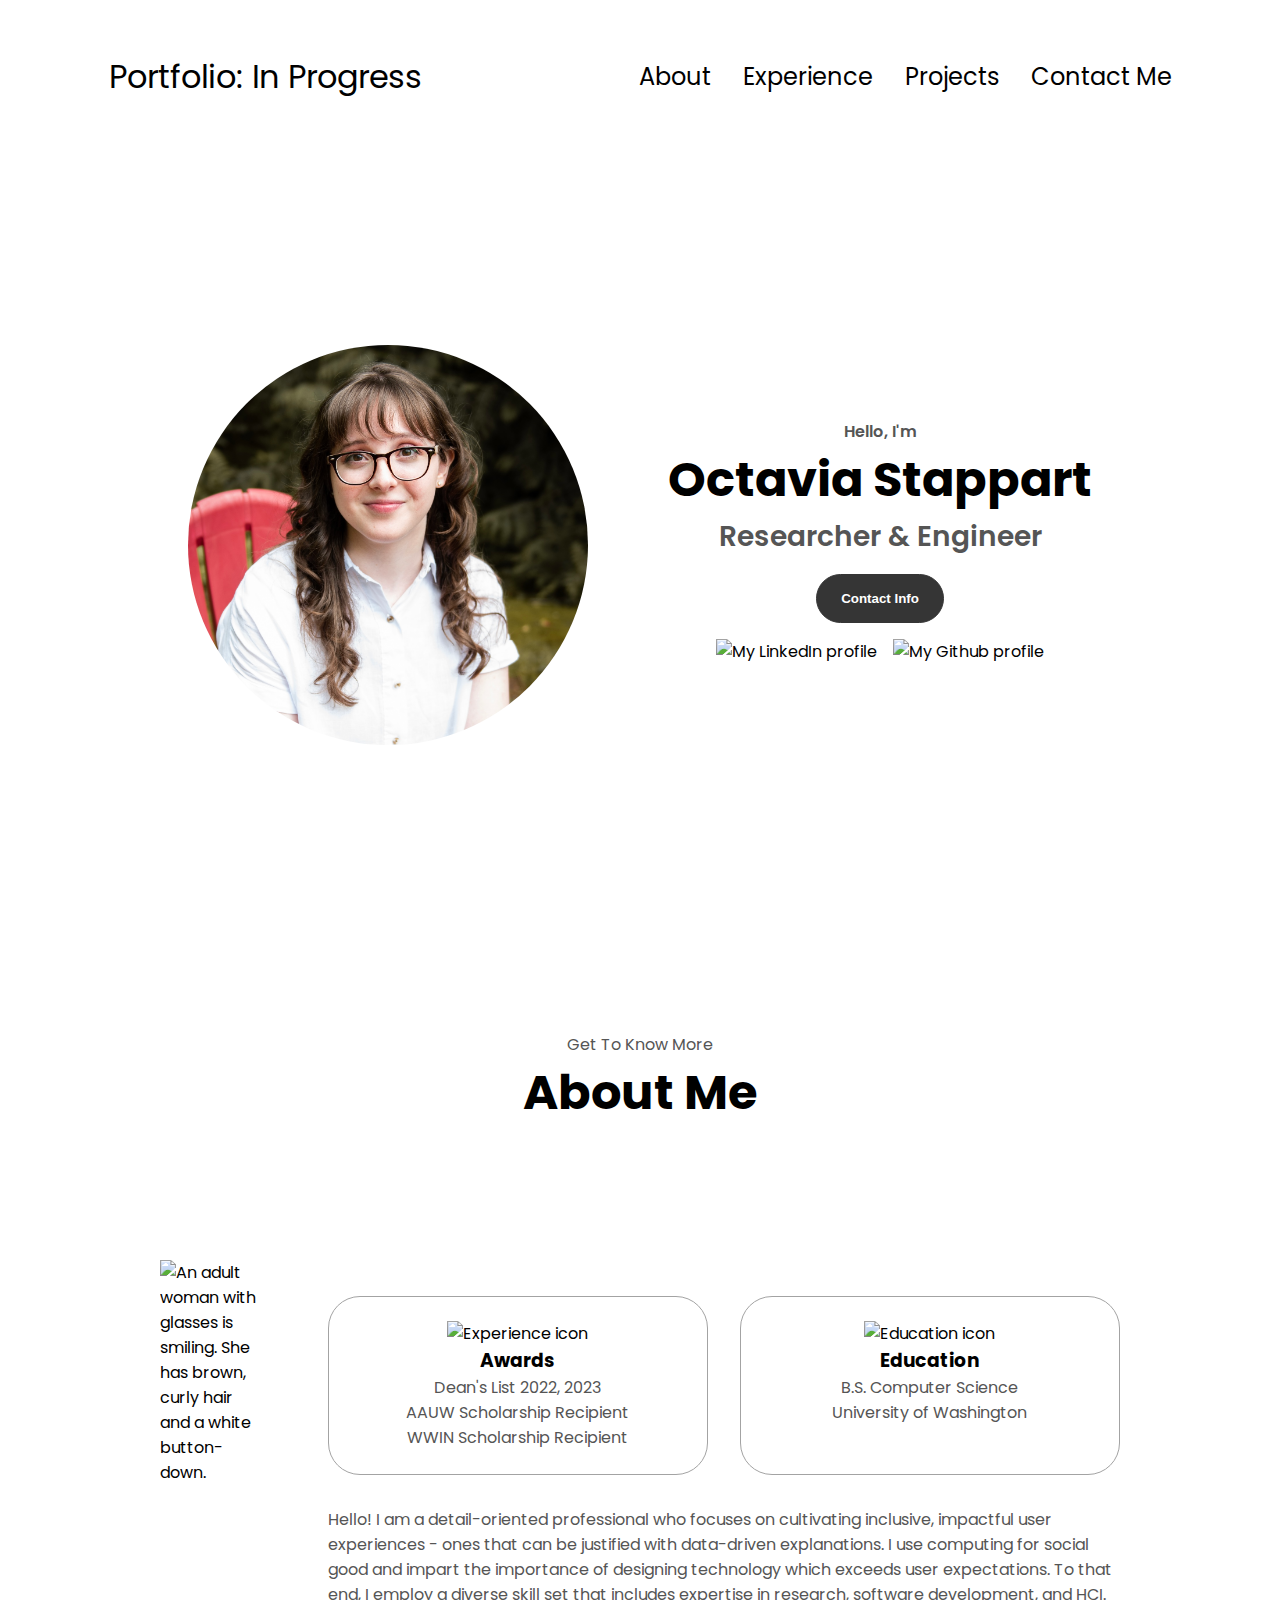
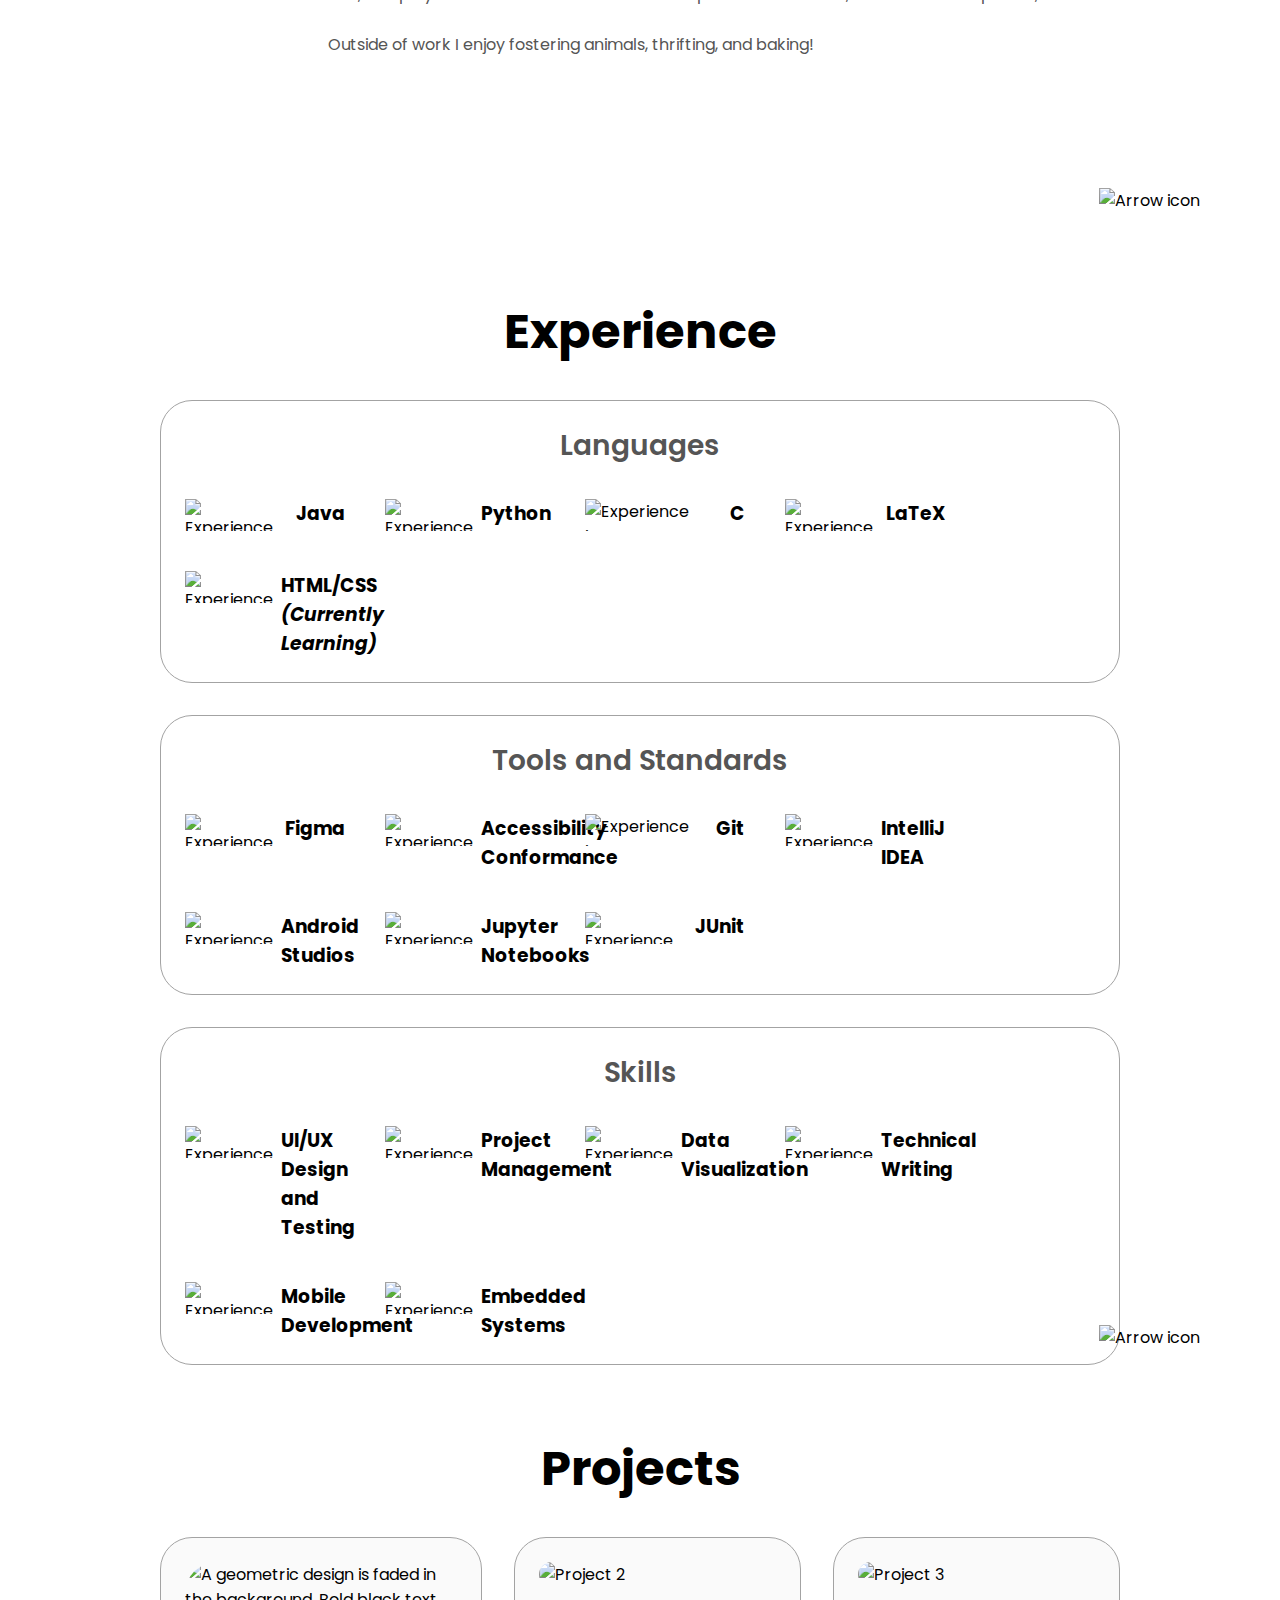
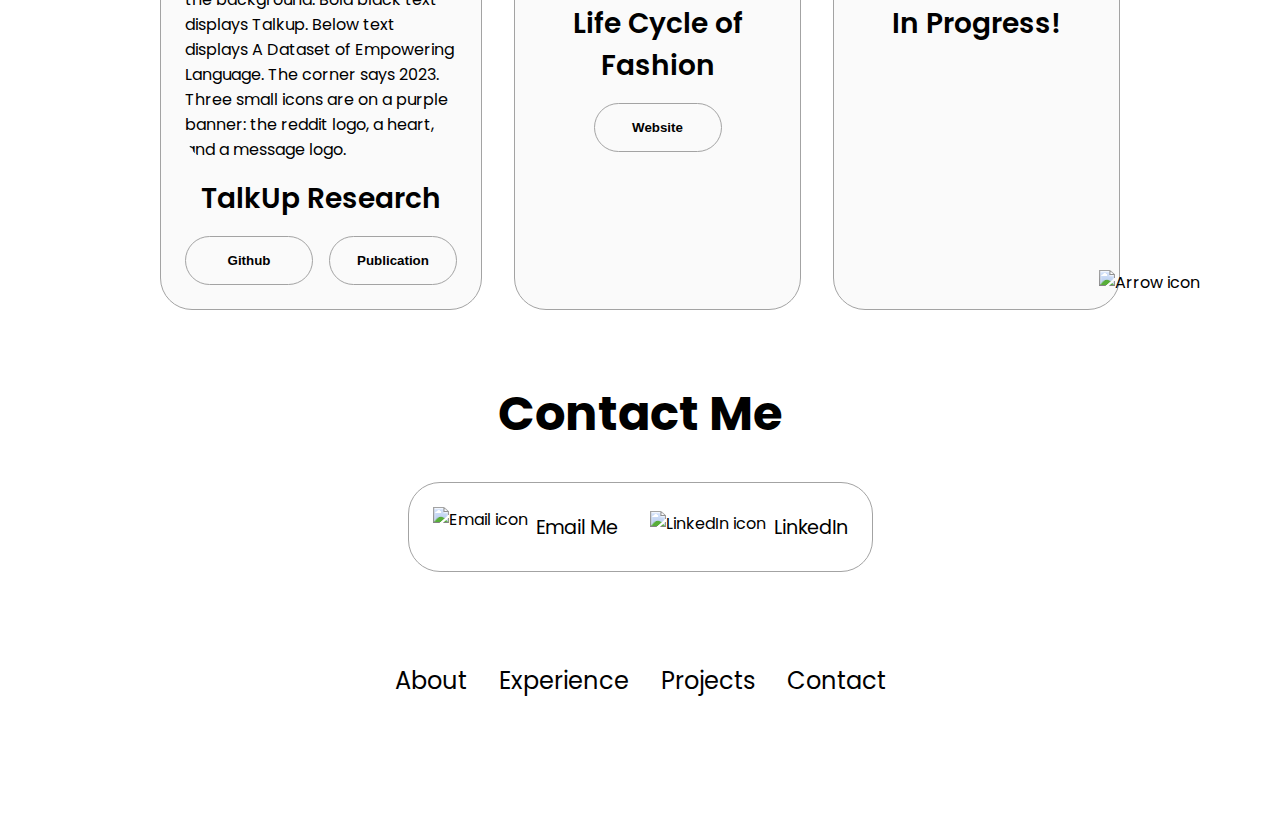
==== index.html @ 545f7533 "Test Image Issues: Case Sensitivity" ====
<!DOCTYPE html>
<html lang="en">
<head>

  <!-- ----------------- -->
  <!-- I made this in 2 days! Don't judge me! It is in progress, I promise! -->
  <!-- ----------------- -->

  <meta charset="UTF-8" />
  <meta http-equiv="X-UA-Compatible" content="IE=edge" />
  <meta name="viewport" content="width=device-width, initial-scale=1.0" />
  <title>Octavia's Portfolio</title>
  <link rel="stylesheet" href="style.css" />
  <link rel="stylesheet" href="mediaqueries.css" />
  <style>
    /* Round, Maintain aspect ratio */
    .section__pic-container {
      width: 400px; /* Adjust the width */
      height: 400px; /* Adjust the height */
      overflow: cover; /* Hide overflow */
    }

    /* Round border */
    .profile-pic {
      width: 100%; 
      height: 100%; 
      object-fit: cover; /* Maintain aspect ratio  */
      border-radius: 50%; /* image round */
    }
  </style>
</head>
<body>
  <nav id="desktop-nav">
    <div class="logo">Portfolio: In Progress</div>
    <div>
      <ul class="nav-links">
        <li><a href="#about">About</a></li>
        <li><a href="#experience">Experience</a></li>
        <li><a href="#projects">Projects</a></li>
        <li><a href="#contact">Contact Me</a></li>
      </ul>
    </div>
  </nav>
  <nav id="hamburger-nav">
    <div class="logo">Octavia Stappart</div>
    <div class="hamburger-menu">
      <div class="hamburger-icon" onclick="toggleMenu()">
        <span></span>
        <span></span>
        <span></span>
      </div>
      <div class="menu-links">
        <li><a href="#about" onclick="toggleMenu()">About</a></li>
        <li><a href="#experience" onclick="toggleMenu()">Experience</a></li>
        <li><a href="#projects" onclick="toggleMenu()">Projects</a></li>
        <li><a href="#contact" onclick="toggleMenu()">Connect</a></li>
      </div>
    </div>
  </nav>

  <section id="profile">
    <div class="section__pic-container">
      <!-- Class for the profile picture to differentiate it from the other -->
      <img src="./Assets/profile-pic.png" alt="A young woman is sitting on the ground holding a corgi. She is smiling as they touch noses." class="profile-pic" />
    </div>
    <div class="section__text">
      <p class="section__text__p1">Hello, I'm</p>
      <h1 class="title">Octavia Stappart</h1>
      <p class="section__text__p2">Researcher & Engineer</p>
      <div class="btn-container">
        <!-- <button class="btn btn-color-2" onclick="window.open('./assets/resume.pdf')">
          Download CV
        </button> -->
        <button class="btn btn-color-1" onclick="location.href='./#contact'">
          Contact Info
        </button>
      </div>
      <div id="socials-container">
        <img src="./assets/linkedin.png" alt="My LinkedIn profile" class="icon" onclick="location.href='https://linkedin.com/in/octavia-s/'" />
        <!-- Use a different image for the logo -->
        <img src="./assets/github.png" alt="My Github profile" class="icon" onclick="location.href='https://github.com/ostappart'" />
      </div>
    </div>
  </section>


    <!-- About Section -->
    <section id="about">
      <p class="section__text__p1">Get To Know More</p>
      <h1 class="title">About Me</h1>
      <div class="section-container">
        <div class="section__pic-container">
          <img
            src="./assets/about-pic.png"
            alt="An adult woman with glasses is smiling. She has brown, curly hair and a white button-down."
            class="about-pic"
          />
        </div>
        <div class="about-details-container">
          <div class="about-containers">
            <div class="details-container">
              <img
                src="./assets/experience.png"
                alt="Experience icon"
                class="icon"
              />
              <h3>Awards</h3>
              <p>Dean's List 2022, 2023 <br /> AAUW Scholarship Recipient <br /> WWIN Scholarship Recipient</p>
            </div>
            <div class="details-container">
              <img
                src="./assets/education.png"
                alt="Education icon"
                class="icon"
              />
              <h3>Education</h3>
              <p>B.S. Computer Science<br />University of Washington</p>
            </div>
          </div>
          <div class="text-container">
            <p>
              Hello! I am a detail-oriented professional who focuses on cultivating inclusive, impactful user experiences
             - ones that can be justified with data-driven explanations. I use computing for social good 
             and impart the importance of designing technology which exceeds user expectations. 
             To that end, I employ a diverse skill set that includes expertise in research, software development, and HCI.
             <br><br>
             Outside of work I enjoy fostering animals, thrifting, and baking! 
            </p>
          </div>
        </div>
      </div>
      <img
        src="./assets/arrow.png"
        alt="Arrow icon"
        class="icon arrow"
        onclick="location.href='./#experience'"
      />
    </section>
    <section id="experience">
      <h1 class="title">Experience</h1>
      <div class="experience-details-container">
        <div class="about-containers">
          <!-- Languages Section -->
          <div class="details-container-exp">
            <h2 class="experience-sub-title">Languages</h2>
            <div class="article-container">
              <article>
                <img
                  src="./assets/checkmark.png"
                  alt="Experience icon"
                  class="icon"
                />
                <div>
                  <h3>Java</h3>
                </div>
              </article>
              <article>
                <img
                  src="./assets/checkmark.png"
                  alt="Experience icon"
                  class="icon"
                />
                <div>
                  <h3>Python</h3>
                </div>
              </article>
              <article>
                <img
                  src="./assets/checkmark.png"
                  alt="Experience icon"
                  class="icon"
                />
                <div>
                  <h3>C</h3>
                </div>
              </article>
              <article>
                <img
                  src="./assets/checkmark.png"
                  alt="Experience icon"
                  class="icon"
                />
                <div>
                  <h3>LaTeX</h3>
                </div>
              </article>
              <article>
                <img
                  src="./assets/checkmark.png"
                  alt="Experience icon"
                  class="icon"
                />
                <div>
                  <h3>HTML/CSS <span class = "italic-text">(Currently Learning)</span></h3>
                </div>
              </article>
            </div>
          </div>
          <!-- Tools and Standards Container -->
          <div class="details-container-exp">
            <h2 class="experience-sub-title">Tools and Standards</h2>
            <div class="article-container">
              <article>
                <img src="./assets/checkmark.png" alt="Experience icon" class="icon">
                <div>
                  <h3>Figma</h3>
                </div>
              </article>
              <article>
                <img
                  src="./assets/checkmark.png"
                  alt="Experience icon"
                  class="icon"
                />
                <div>
                  <h3>Accessibility Conformance</h3>
                </div>
              </article>
              <article>
                <img src="./assets/checkmark.png" alt="Experience icon" class="icon">
                <div>
                  <h3>Git</h3>
                </div>
              </article>
              <article>
                <img src="./assets/checkmark.png" alt="Experience icon" class="icon">
                <div>
                  <h3>IntelliJ IDEA</h3>
                </div>
              </article>
              <article>
                <img
                  src="./assets/checkmark.png"
                  alt="Experience icon"
                  class="icon"
                />
                <div>
                  <h3>Android Studios</h3>
                </div>
              </article>
              <article>
                <img
                  src="./assets/checkmark.png"
                  alt="Experience icon"
                  class="icon"
                />
                <div>
                  <h3>Jupyter Notebooks</h3>
                </div>
              </article>
              <article>
                <img
                  src="./assets/checkmark.png"
                  alt="Experience icon"
                  class="icon"
                />
                <div>
                  <h3>JUnit</h3>
                </div>
              </article>
            </div>
          </div>
          <div class="details-container-exp">
            <h2 class="experience-sub-title">Skills</h2>
            <div class="article-container">
              <article>
                <img
                  src="./assets/checkmark.png"
                  alt="Experience icon"
                  class="icon"
                />
                <div>
                  <h3>UI/UX Design and Testing</h3>
                </div>
              </article>
              <article>
                <img
                  src="./assets/checkmark.png"
                  alt="Experience icon"
                  class="icon"
                />
                <div>
                  <h3>Project Management</h3>
                </div>
              </article>
              <article>
                <img
                  src="./assets/checkmark.png"
                  alt="Experience icon"
                  class="icon"
                />
                <div>
                  <h3>Data Visualization</h3>
                </div>
              </article>
              <article>
                <img
                  src="./assets/checkmark.png"
                  alt="Experience icon"
                  class="icon"
                />
                <div>
                  <h3>Technical Writing</h3>
                </div>
              </article>
                <article>
                  <img
                    src="./assets/checkmark.png"
                    alt="Experience icon"
                    class="icon"
                  />
                  <div>
                  <h3>Mobile Development</h3>
                  </div>
                </article>
                <article>
                    <img
                      src="./assets/checkmark.png"
                      alt="Experience icon"
                      class="icon"
                    />
                    <div>
                      <h3>Embedded Systems</h3>
                    </div>
                  </article>
                
              
            </div>
          </div>
        </div>
      </div>
      <img
        src="./assets/arrow.png"
        alt="Arrow icon"
        class="icon arrow"
        onclick="location.href='./#projects'"
      />
    </section>
    <section id="projects">
      <h1 class="title">Projects</h1>
      <div class="experience-details-container">
        <div class="about-containers">
          <!--  -->
          <!-- Project 1 Beginning -->
          <div class="details-container color-container">
            <div class="article-container">
              <a href="https://arxiv.org/pdf/2305.14326.pdf"> <img
                src="./assets/project-1.png"
                alt="A geometric design is faded in the background. Bold black text displays Talkup. Below text displays A Dataset of Empowering Language. 
                The corner says 2023. Three small icons are on a purple banner: the reddit logo, a heart, and a message logo."
                class="project-img"
              /></a>
            </div>
            <h2 class="experience-sub-title project-title">TalkUp Research</h2>
            <div class="btn-container">
              <button
                class="btn btn-color-2 project-btn"
                onclick="location.href='https://github.com/chan0park/TalkUp'"
              >
                Github
              </button>
              <button
                class="btn btn-color-2 project-btn"
                onclick="location.href='https://arxiv.org/pdf/2305.14326.pdf'"
              >
                Publication
              </button>
            </div>
          </div>

          <!-- Project 2 -->
          <div class="details-container color-container">
            <div class="article-container">
              <img
                src="./assets/life-cycle-of-fashion.png"
                alt="Project 2"
                class="project-img"
              />
            </div>
            <h2 class="experience-sub-title project-title">Life Cycle of Fashion</h2>
            <div class="btn-container">
              <button
                class="btn btn-color-2 project-btn"
                onclick="location.href='https://cse442.pages.cs.washington.edu/wi23/fp/kron/index.html'"
              >
                Website
              </button>
              <!-- <button
                class="btn btn-color-2 project-btn"
                onclick="location.href='https://github.com/'"
              >
                Live Demo
              </button> -->
            </div>
          </div>
          <!-- Project 3 -->
          <div class="details-container color-container">
            <div class="article-container">
              <img
                src="./assets/project-3.png"
                alt="Project 3"
                class="project-img"
              />
            </div>
            <h2 class="experience-sub-title project-title">In Progress!</h2>
            <div class="btn-container">
<!--               
              <button
                class="btn btn-color-2 project-btn"
                onclick="location.href='https://github.com/ostappart'"
              >
                Github
              </button>
              <button
                class="btn btn-color-2 project-btn"
                onclick="location.href='https://github.com/ostappart'"
              >
                Live Demo
              </button> -->
            </div>
          </div>
        </div>
      </div>
      <img
        src="./assets/arrow.png"
        alt="Arrow icon"
        class="icon arrow"
        onclick="location.href='./#contact'"
      />
    </section>
    <section id="contact">
      <h1 class="title">Contact Me</h1>
      <div class="contact-info-upper-container">
        <div class="contact-info-container">
          <img
            src="./assets/email.png"
            alt="Email icon"
            class="icon contact-icon email-icon"
          />
          <p><a href="mailto:tstappart@gmail.com">Email Me</a></p>
        </div>
        <div class="contact-info-container">
          <img
            src="./assets/linkedin.png"
            alt="LinkedIn icon"
            class="icon contact-icon"
          />
          <p><a href="https://linkedin.com/in/octavia-s/">LinkedIn</a></p>
        </div>
      </div>
    </section>
    <footer>
      <nav>
        <div class="nav-links-container">
          <ul class="nav-links">
            <li><a href="#about">About</a></li>
            <li><a href="#experience">Experience</a></li>
            <li><a href="#projects">Projects</a></li>
            <li><a href="#contact">Contact</a></li>
          </ul>
        </div>
      </nav>
    </footer>
    <script src="script.js"></script>
  </body>
</html>
---- style.css ----
/* GENERAL */

@import url("https://fonts.googleapis.com/css2?family=Poppins:wght@300;400;500;600&display=swap");

* {
  margin: 0;
  padding: 0;
}

body {
  font-family: "Poppins", sans-serif;
}

html {
  scroll-behavior: smooth;
}

p {
  color: rgb(85, 85, 85);
}

.italic-text {
  font-style: italic;
}




/* TRANSITION */

a,
.btn {
  transition: all 300ms ease;
}

/* DESKTOP NAV */

nav,
.nav-links {
  display: flex;
}

nav {
  justify-content: space-around;
  align-items: center;
  height: 17vh;
}

.nav-links {
  gap: 2rem;
  list-style: none;
  font-size: 1.5rem;
}

a {
  color: black;
  text-decoration: none;
  text-decoration-color: white;
}

a:hover {
  color: grey;
  text-decoration: underline;
  text-underline-offset: 1rem;
  text-decoration-color: rgb(181, 181, 181);
}

.logo {
  font-size: 2rem;
}

.logo:hover {
  cursor: default;
}

/* HAMBURGER MENU */

#hamburger-nav {
  display: none;
}

.hamburger-menu {
  position: relative;
  display: inline-block;
}

.hamburger-icon {
  display: flex;
  flex-direction: column;
  justify-content: space-between;
  height: 24px;
  width: 30px;
  cursor: pointer;
}

.hamburger-icon span {
  width: 100%;
  height: 2px;
  background-color: black;
  transition: all 0.3 ease-in-out;
}

.menu-links {
  position: absolute;
  top: 100%;
  right: 0;
  background-color: white;
  width: fit-content;
  max-height: 0;
  overflow: hidden;
  transition: all 0.3 ease-in-out;
}

.menu-links a {
  display: block;
  padding: 10px;
  text-align: center;
  font-size: 1.5rem;
  color: black;
  text-decoration: none;
  transition: all 0.3 ease-in-out;
}

.menu-links li {
  list-style: none;
}

.menu-links.open {
  max-height: 300px;
}

.hamburger-icon.open span:first-child {
  transform: rotate(45deg) translate(10px, 5px);
}

.hamburger-icon.open span:nth-child(2) {
  opacity: 0;
}

.hamburger-icon.open span:last-child {
  transform: rotate(-45deg) translate(10px, -5px);
}

.hamburger-icon span:first-child {
  transform: none;
}

.hamburger-icon span:first-child {
  opacity: 1;
}

.hamburger-icon span:first-child {
  transform: none;
}

/* SECTIONS */

section {
  padding-top: 4vh;
  height: 96vh;
  margin: 0 10rem;
  box-sizing: border-box;
  min-height: fit-content;
}

.section-container {
  display: flex;
}

/* PROFILE SECTION */

#profile {
  display: flex;
  justify-content: center;
  gap: 5rem;
  height: 80vh;
}

.section__pic-container {
  display: flex;
  height: 400px;
  width: 400px;
  margin: auto 0;
}

.section__text {
  align-self: center;
  text-align: center;
}

.section__text p {
  font-weight: 600;
}

.section__text__p1 {
  text-align: center;
}

.section__text__p2 {
  font-size: 1.75rem;
  margin-bottom: 1rem;
}

.title {
  font-size: 3rem;
  text-align: center;
}

#socials-container {
  display: flex;
  justify-content: center;
  margin-top: 1rem;
  gap: 1rem;
}

/* ICONS */

.icon {
  cursor: pointer;
  height: 2rem;
}

/* BUTTONS */

.btn-container {
  display: flex;
  justify-content: center;
  gap: 1rem;
}

.btn {
  font-weight: 600;
  transition: all 300ms ease;
  padding: 1rem;
  width: 8rem;
  border-radius: 2rem;
}

.btn-color-1,
.btn-color-2 {
  border: rgb(53, 53, 53) 0.1rem solid;
}

.btn-color-1:hover,
.btn-color-2:hover {
  cursor: pointer;
}

.btn-color-1,
.btn-color-2:hover {
  background: rgb(53, 53, 53);
  color: white;
}

.btn-color-1:hover {
  background: rgb(0, 0, 0);
}

.btn-color-2 {
  background: none;
}

.btn-color-2:hover {
  border: rgb(255, 255, 255) 0.1rem solid;
}

.btn-container {
  gap: 1rem;
}

/* ABOUT SECTION */

#about {
  position: relative;
}

.about-containers {
  gap: 2rem;
  margin-bottom: 2rem;
  margin-top: 2rem;
}

.about-details-container {
  justify-content: center;
  flex-direction: column;
}

.about-containers,
.about-details-container {
  display: flex;
}


flex-direction: row;


.about-pic {
  border-radius: 2rem;
}

.arrow {
  position: absolute;
  right: -5rem;
  bottom: 2.5rem;
}

.details-container {
  padding: 1.5rem;
  flex: 1;
  background: white;
  border-radius: 2rem;
  border: rgb(53, 53, 53) 0.1rem solid;
  border-color: rgb(163, 163, 163);
  text-align: center;
}

.section-container {
  gap: 4rem;
  height: 80%;
}

.section__pic-container {
  height: 400px;
  width: 400px;
  margin: auto 0;
}

/* EXPERIENCE SECTION */

#experience {
  position: relative;
}

section#experience {}

.experience-sub-title {
  color: rgb(85, 85, 85);
  font-weight: 600;
  font-size: 1.75rem;
  margin-bottom: 2rem;
}

.details-container-exp {
  padding: 1.5rem;
  flex: auto;
  background: white;
  border-radius: 2rem;
  border: rgb(53, 53, 53) 0.1rem solid;
  border-color: rgb(163, 163, 163);
  text-align: center;
}

.experience-details-container {
  display: flex;
  justify-content: left;
  flex-direction: column;
}



.article-container {
  display: flex;
  text-align: initial;
  flex-wrap: wrap;
  flex-direction: row;
  gap: 2.5rem;
  justify-content: flex-start;
  align-items: stretch;
  align-content: flex-start;
}


article {
  display: flex;
  width: 10rem;
  justify-content: left;
  gap: 0.5rem;
}

article .icon {
  cursor: default;
}

/* PROJECTS SECTION */

#projects {
  position: relative;
}

.color-container {
  border-color: rgb(163, 163, 163);
  background: rgb(250, 250, 250);
}

.project-img {
  border-radius: 2rem;
  width: 100%;
  height: 100%;
}

.project-title {
  margin: 1rem;
  color: black;
}

.project-btn {
  color: black;
  border-color: rgb(163, 163, 163);
}

/* CONTACT */

#contact {
  display: flex;
  justify-content: center;
  flex-direction: column;
  height: 70vh;
}

.contact-info-upper-container {
  display: flex;
  justify-content: center;
  border-radius: 2rem;
  border: rgb(53, 53, 53) 0.1rem solid;
  border-color: rgb(163, 163, 163);
  background: (250, 250, 250);
  margin: 2rem auto;
  padding: 0.5rem;
}

.contact-info-container {
  display: flex;
  align-items: center;
  justify-content: center;
  gap: 0.5rem;
  margin: 1rem;
}

.contact-info-container p {
  font-size: larger;
}

.contact-icon {
  cursor: default;
}

.email-icon {
  height: 2.5rem;
}

/* FOOTER SECTION */

footer {
  height: 26vh;
  margin: 0 1rem;
}

footer p {
  text-align: center;
}
---- mediaqueries.css ----
@media screen and (max-width: 1400px) {
    #profile {
      height: 83vh;
      margin-bottom: 6rem;
    }
    .about-containers {
      flex-wrap: wrap;
    }
    #contact,
    #projects {
      height: fit-content;
    }
  }
  
  @media screen and (max-width: 1200px) {
    #desktop-nav {
      display: none;
    }
    #hamburger-nav {
      display: flex;
    }
    #experience,
    .experience-details-container {
      margin-top: 2rem;
    }
    #profile,
    .section-container {
      display: block;
    }
    .arrow {
      display: none;
    }
    section,
    .section-container {
      height: fit-content;
    }
    section {
      margin: 0 5%;
    }
    .section__pic-container {
      width: 275px;
      height: 275px;
      margin: 0 auto 2rem;
    }
    .about-containers {
      margin-top: 0;
    }
  }
  
  @media screen and (max-width: 600px) {
    #contact,
    footer {
      height: 40vh;
    }
    #profile {
      height: 83vh;
      margin-bottom: 0;
    }
    article {
      font-size: 1rem;
    }
    footer nav {
      height: fit-content;
      margin-bottom: 2rem;
    }
    .about-containers,
    .contact-info-upper-container,
    .btn-container {
      flex-wrap: wrap;
    }
    .contact-info-container {
      margin: 0;
    }
    .contact-info-container p,
    .nav-links li a {
      font-size: 1rem;
    }
    .experience-sub-title {
      font-size: 1.25rem;
    }
    .logo {
      font-size: 1.5rem;
    }
    .nav-links {
      flex-direction: column;
      gap: 0.5rem;
      text-align: center;
    }
    .section__pic-container {
      width: auto;
      height: 46vw;
      justify-content: center;
    }
    .section__text__p2 {
      font-size: 1.25rem;
    }
    .title {
      font-size: 2rem;
    }
    .text-container {
      text-align: justify;
    }
  }
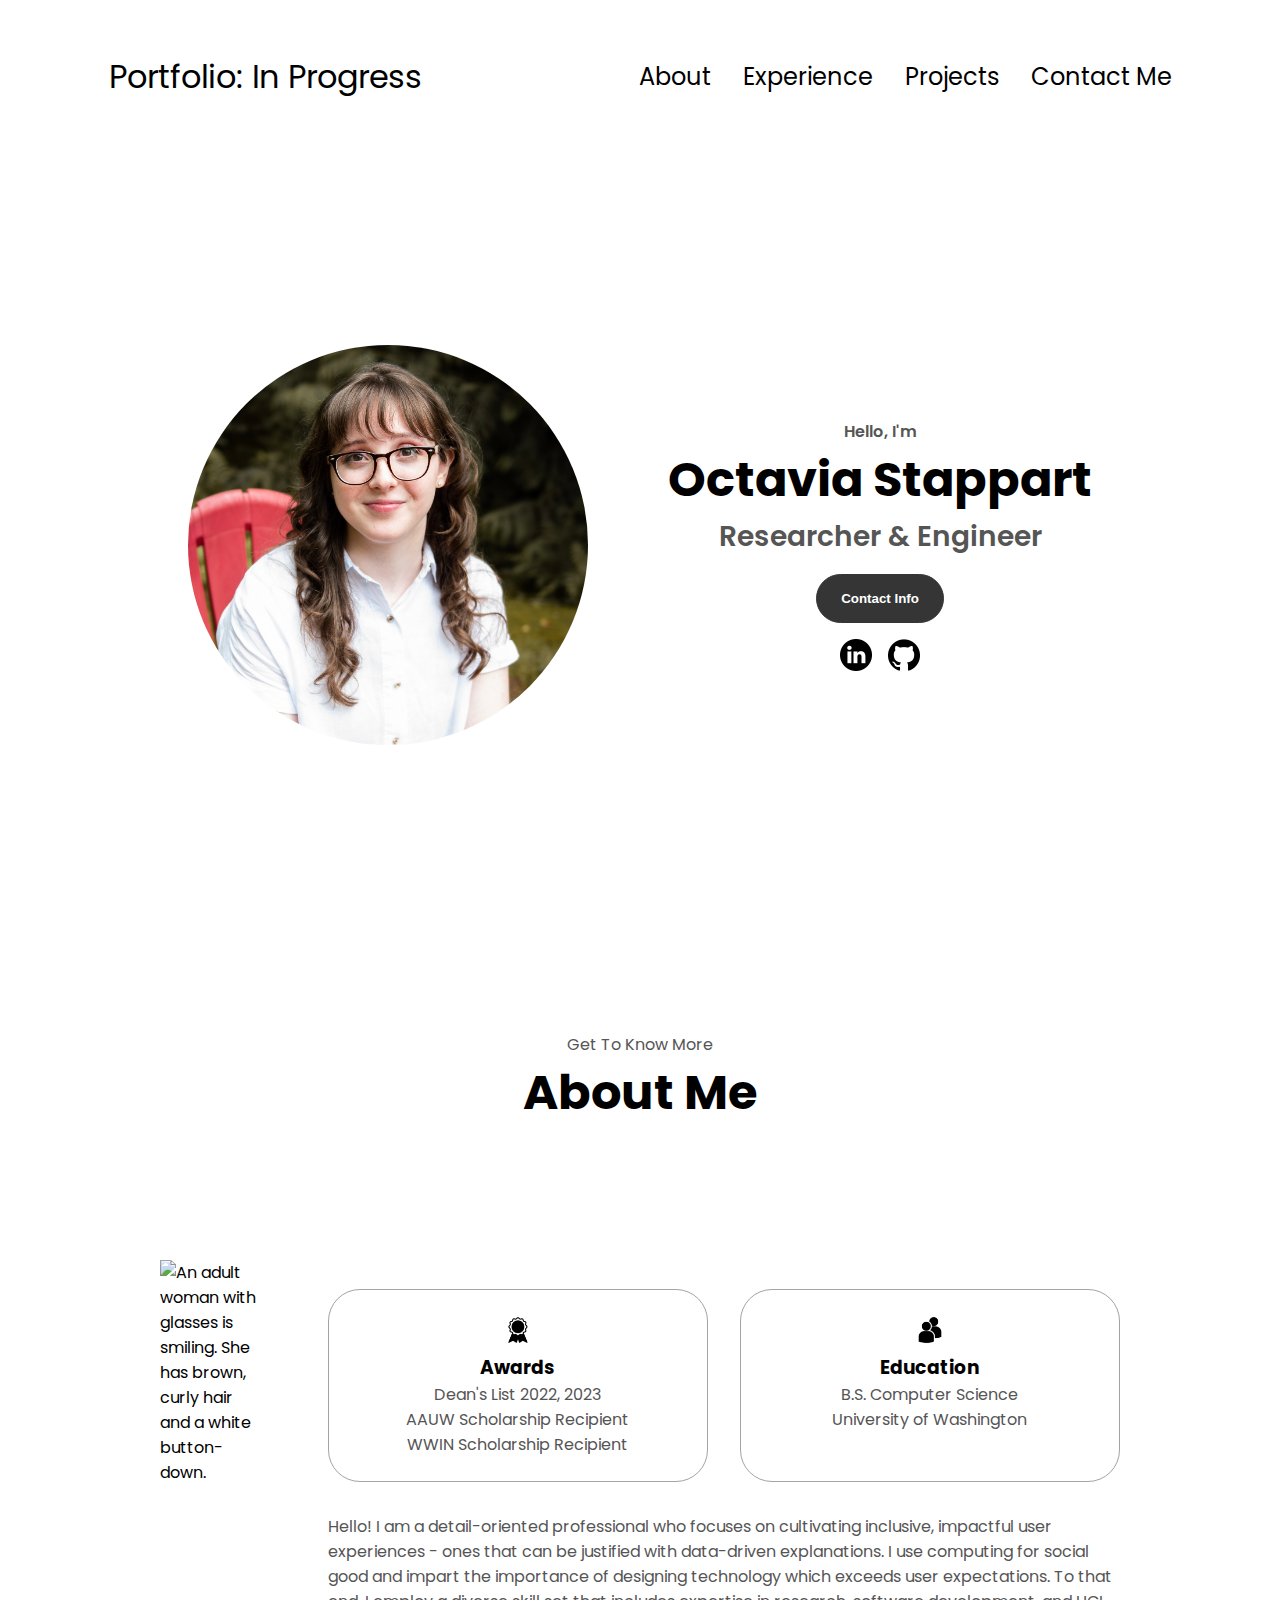
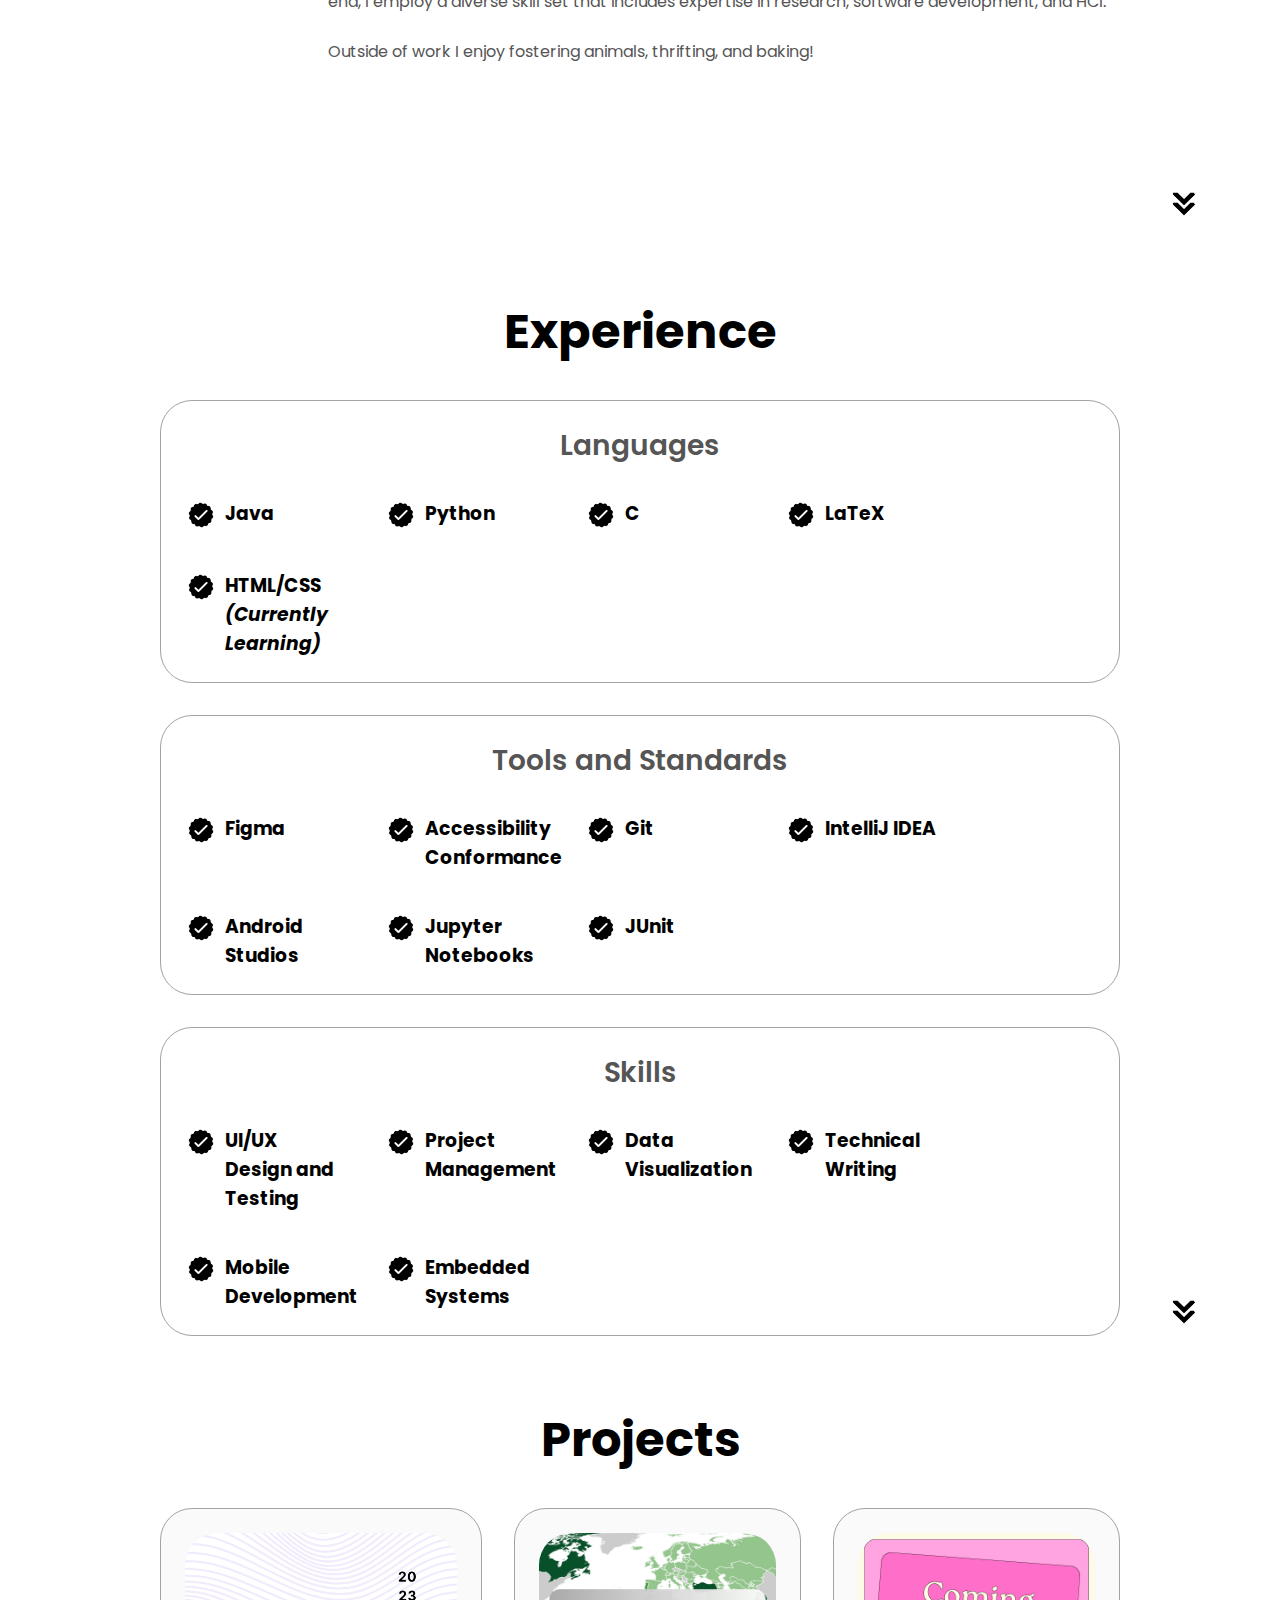
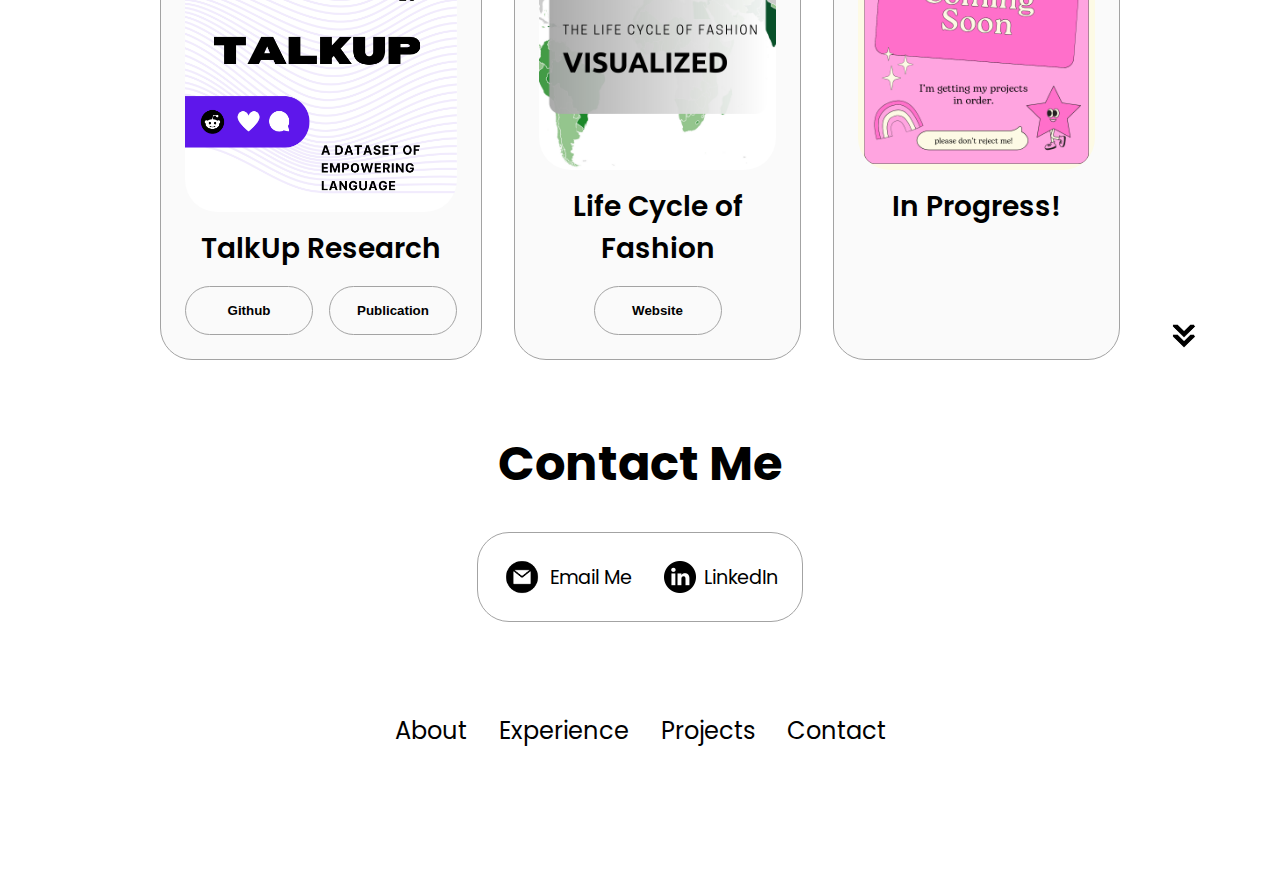
==== commit bf981437: "Modifying for case sensitivity" ====
--- a/index.html
+++ b/index.html
@@ -68,7 +68,7 @@
       <h1 class="title">Octavia Stappart</h1>
       <p class="section__text__p2">Researcher & Engineer</p>
       <div class="btn-container">
-        <!-- <button class="btn btn-color-2" onclick="window.open('./assets/resume.pdf')">
+        <!-- <button class="btn btn-color-2" onclick="window.open('./Assets/resume.pdf')">
           Download CV
         </button> -->
         <button class="btn btn-color-1" onclick="location.href='./#contact'">
@@ -76,9 +76,9 @@
         </button>
       </div>
       <div id="socials-container">
-        <img src="./assets/linkedin.png" alt="My LinkedIn profile" class="icon" onclick="location.href='https://linkedin.com/in/octavia-s/'" />
+        <img src="./Assets/linkedin.png" alt="My LinkedIn profile" class="icon" onclick="location.href='https://linkedin.com/in/octavia-s/'" />
         <!-- Use a different image for the logo -->
-        <img src="./assets/github.png" alt="My Github profile" class="icon" onclick="location.href='https://github.com/ostappart'" />
+        <img src="./Assets/github.png" alt="My Github profile" class="icon" onclick="location.href='https://github.com/ostappart'" />
       </div>
     </div>
   </section>
@@ -91,7 +91,7 @@
       <div class="section-container">
         <div class="section__pic-container">
           <img
-            src="./assets/about-pic.png"
+            src="./Assets/about-pic.png"
             alt="An adult woman with glasses is smiling. She has brown, curly hair and a white button-down."
             class="about-pic"
           />
@@ -100,7 +100,7 @@
           <div class="about-containers">
             <div class="details-container">
               <img
-                src="./assets/experience.png"
+                src="./Assets/experience.png"
                 alt="Experience icon"
                 class="icon"
               />
@@ -109,7 +109,7 @@
             </div>
             <div class="details-container">
               <img
-                src="./assets/education.png"
+                src="./Assets/education.png"
                 alt="Education icon"
                 class="icon"
               />
@@ -130,7 +130,7 @@
         </div>
       </div>
       <img
-        src="./assets/arrow.png"
+        src="./Assets/arrow.png"
         alt="Arrow icon"
         class="icon arrow"
         onclick="location.href='./#experience'"
@@ -146,7 +146,7 @@
             <div class="article-container">
               <article>
                 <img
-                  src="./assets/checkmark.png"
+                  src="./Assets/checkmark.png"
                   alt="Experience icon"
                   class="icon"
                 />
@@ -156,7 +156,7 @@
               </article>
               <article>
                 <img
-                  src="./assets/checkmark.png"
+                  src="./Assets/checkmark.png"
                   alt="Experience icon"
                   class="icon"
                 />
@@ -166,7 +166,7 @@
               </article>
               <article>
                 <img
-                  src="./assets/checkmark.png"
+                  src="./Assets/checkmark.png"
                   alt="Experience icon"
                   class="icon"
                 />
@@ -176,7 +176,7 @@
               </article>
               <article>
                 <img
-                  src="./assets/checkmark.png"
+                  src="./Assets/checkmark.png"
                   alt="Experience icon"
                   class="icon"
                 />
@@ -186,7 +186,7 @@
               </article>
               <article>
                 <img
-                  src="./assets/checkmark.png"
+                  src="./Assets/checkmark.png"
                   alt="Experience icon"
                   class="icon"
                 />
@@ -201,14 +201,14 @@
             <h2 class="experience-sub-title">Tools and Standards</h2>
             <div class="article-container">
               <article>
-                <img src="./assets/checkmark.png" alt="Experience icon" class="icon">
+                <img src="./Assets/checkmark.png" alt="Experience icon" class="icon">
                 <div>
                   <h3>Figma</h3>
                 </div>
               </article>
               <article>
                 <img
-                  src="./assets/checkmark.png"
+                  src="./Assets/checkmark.png"
                   alt="Experience icon"
                   class="icon"
                 />
@@ -217,20 +217,20 @@
                 </div>
               </article>
               <article>
-                <img src="./assets/checkmark.png" alt="Experience icon" class="icon">
+                <img src="./Assets/checkmark.png" alt="Experience icon" class="icon">
                 <div>
                   <h3>Git</h3>
                 </div>
               </article>
               <article>
-                <img src="./assets/checkmark.png" alt="Experience icon" class="icon">
+                <img src="./Assets/checkmark.png" alt="Experience icon" class="icon">
                 <div>
                   <h3>IntelliJ IDEA</h3>
                 </div>
               </article>
               <article>
                 <img
-                  src="./assets/checkmark.png"
+                  src="./Assets/checkmark.png"
                   alt="Experience icon"
                   class="icon"
                 />
@@ -240,7 +240,7 @@
               </article>
               <article>
                 <img
-                  src="./assets/checkmark.png"
+                  src="./Assets/checkmark.png"
                   alt="Experience icon"
                   class="icon"
                 />
@@ -250,7 +250,7 @@
               </article>
               <article>
                 <img
-                  src="./assets/checkmark.png"
+                  src="./Assets/checkmark.png"
                   alt="Experience icon"
                   class="icon"
                 />
@@ -265,7 +265,7 @@
             <div class="article-container">
               <article>
                 <img
-                  src="./assets/checkmark.png"
+                  src="./Assets/checkmark.png"
                   alt="Experience icon"
                   class="icon"
                 />
@@ -275,7 +275,7 @@
               </article>
               <article>
                 <img
-                  src="./assets/checkmark.png"
+                  src="./Assets/checkmark.png"
                   alt="Experience icon"
                   class="icon"
                 />
@@ -285,7 +285,7 @@
               </article>
               <article>
                 <img
-                  src="./assets/checkmark.png"
+                  src="./Assets/checkmark.png"
                   alt="Experience icon"
                   class="icon"
                 />
@@ -295,7 +295,7 @@
               </article>
               <article>
                 <img
-                  src="./assets/checkmark.png"
+                  src="./Assets/checkmark.png"
                   alt="Experience icon"
                   class="icon"
                 />
@@ -305,7 +305,7 @@
               </article>
                 <article>
                   <img
-                    src="./assets/checkmark.png"
+                    src="./Assets/checkmark.png"
                     alt="Experience icon"
                     class="icon"
                   />
@@ -315,7 +315,7 @@
                 </article>
                 <article>
                     <img
-                      src="./assets/checkmark.png"
+                      src="./Assets/checkmark.png"
                       alt="Experience icon"
                       class="icon"
                     />
@@ -330,7 +330,7 @@
         </div>
       </div>
       <img
-        src="./assets/arrow.png"
+        src="./Assets/arrow.png"
         alt="Arrow icon"
         class="icon arrow"
         onclick="location.href='./#projects'"
@@ -345,7 +345,7 @@
           <div class="details-container color-container">
             <div class="article-container">
               <a href="https://arxiv.org/pdf/2305.14326.pdf"> <img
-                src="./assets/project-1.png"
+                src="./Assets/project-1.png"
                 alt="A geometric design is faded in the background. Bold black text displays Talkup. Below text displays A Dataset of Empowering Language. 
                 The corner says 2023. Three small icons are on a purple banner: the reddit logo, a heart, and a message logo."
                 class="project-img"
@@ -372,7 +372,7 @@
           <div class="details-container color-container">
             <div class="article-container">
               <img
-                src="./assets/life-cycle-of-fashion.png"
+                src="./Assets/life-cycle-of-fashion.png"
                 alt="Project 2"
                 class="project-img"
               />
@@ -397,7 +397,7 @@
           <div class="details-container color-container">
             <div class="article-container">
               <img
-                src="./assets/project-3.png"
+                src="./Assets/project-3.png"
                 alt="Project 3"
                 class="project-img"
               />
@@ -422,7 +422,7 @@
         </div>
       </div>
       <img
-        src="./assets/arrow.png"
+        src="./Assets/arrow.png"
         alt="Arrow icon"
         class="icon arrow"
         onclick="location.href='./#contact'"
@@ -433,7 +433,7 @@
       <div class="contact-info-upper-container">
         <div class="contact-info-container">
           <img
-            src="./assets/email.png"
+            src="./Assets/email.png"
             alt="Email icon"
             class="icon contact-icon email-icon"
           />
@@ -441,7 +441,7 @@
         </div>
         <div class="contact-info-container">
           <img
-            src="./assets/linkedin.png"
+            src="./Assets/linkedin.png"
             alt="LinkedIn icon"
             class="icon contact-icon"
           />
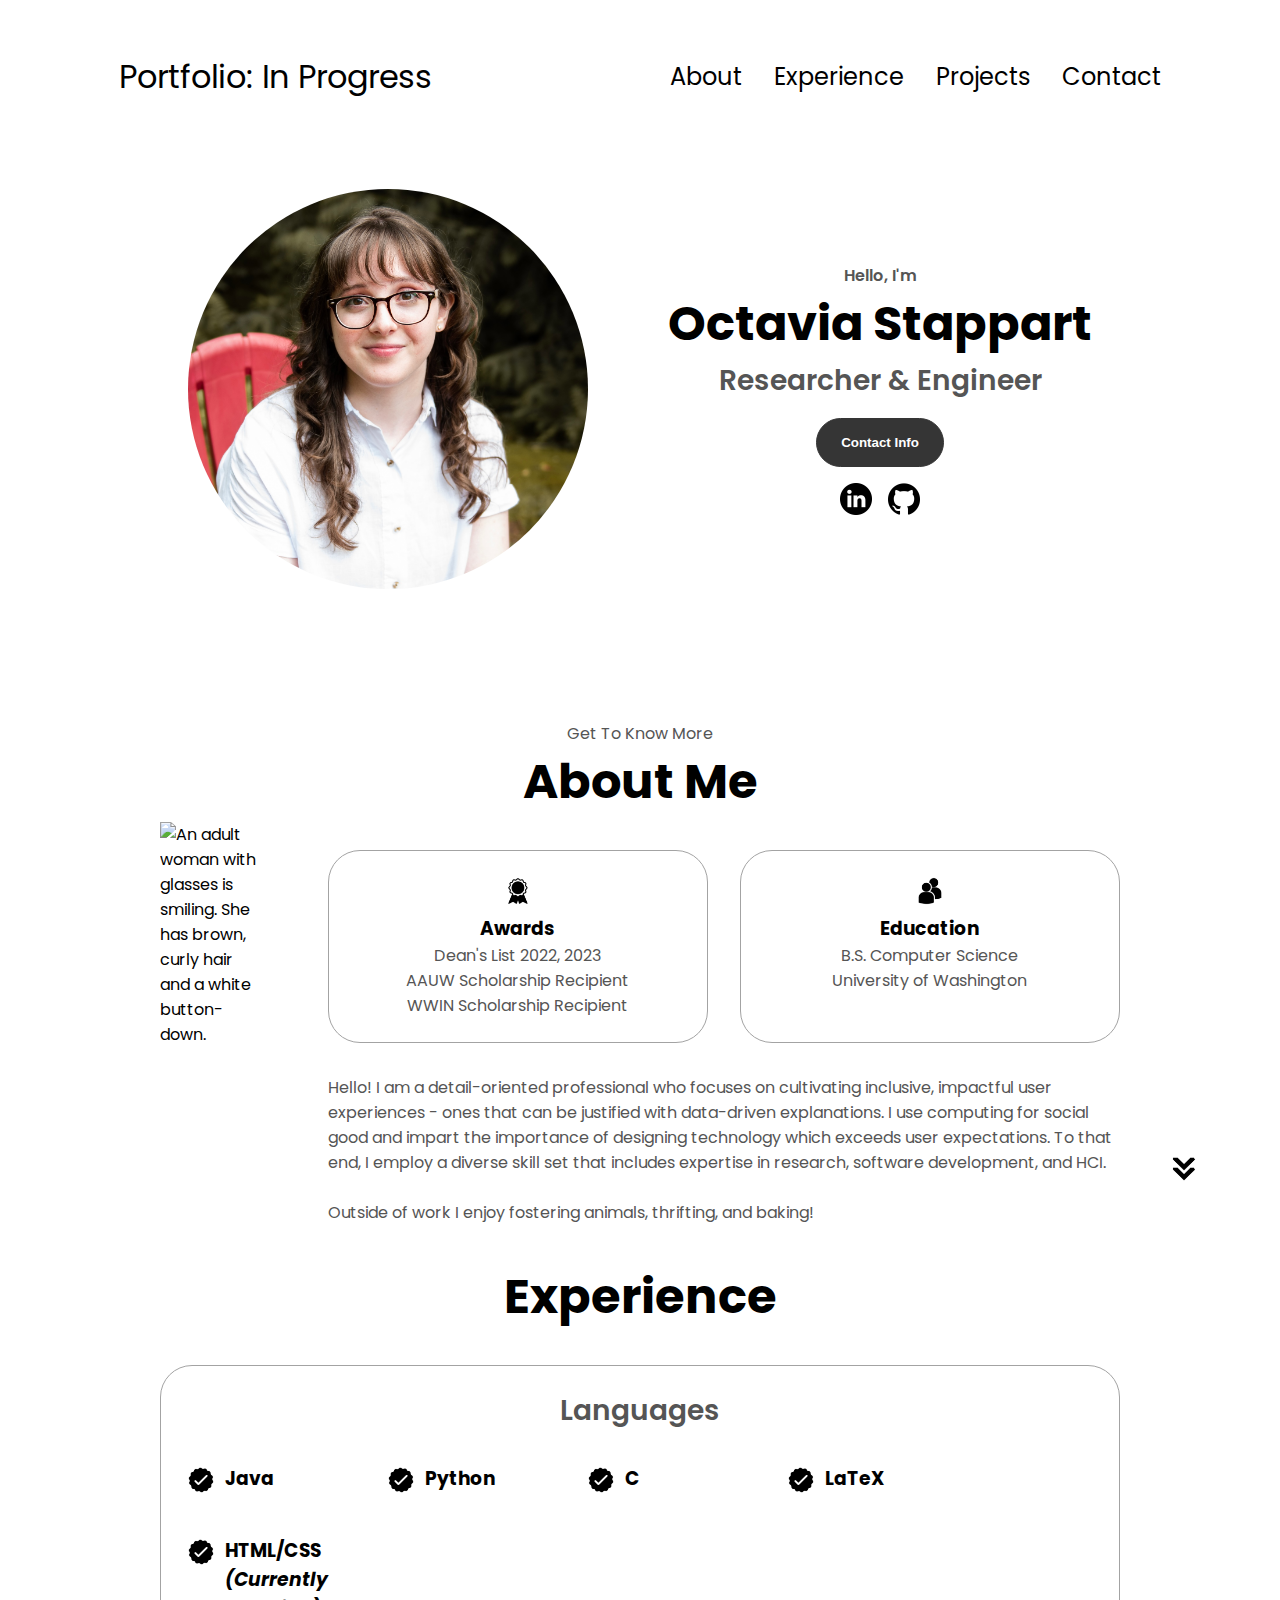
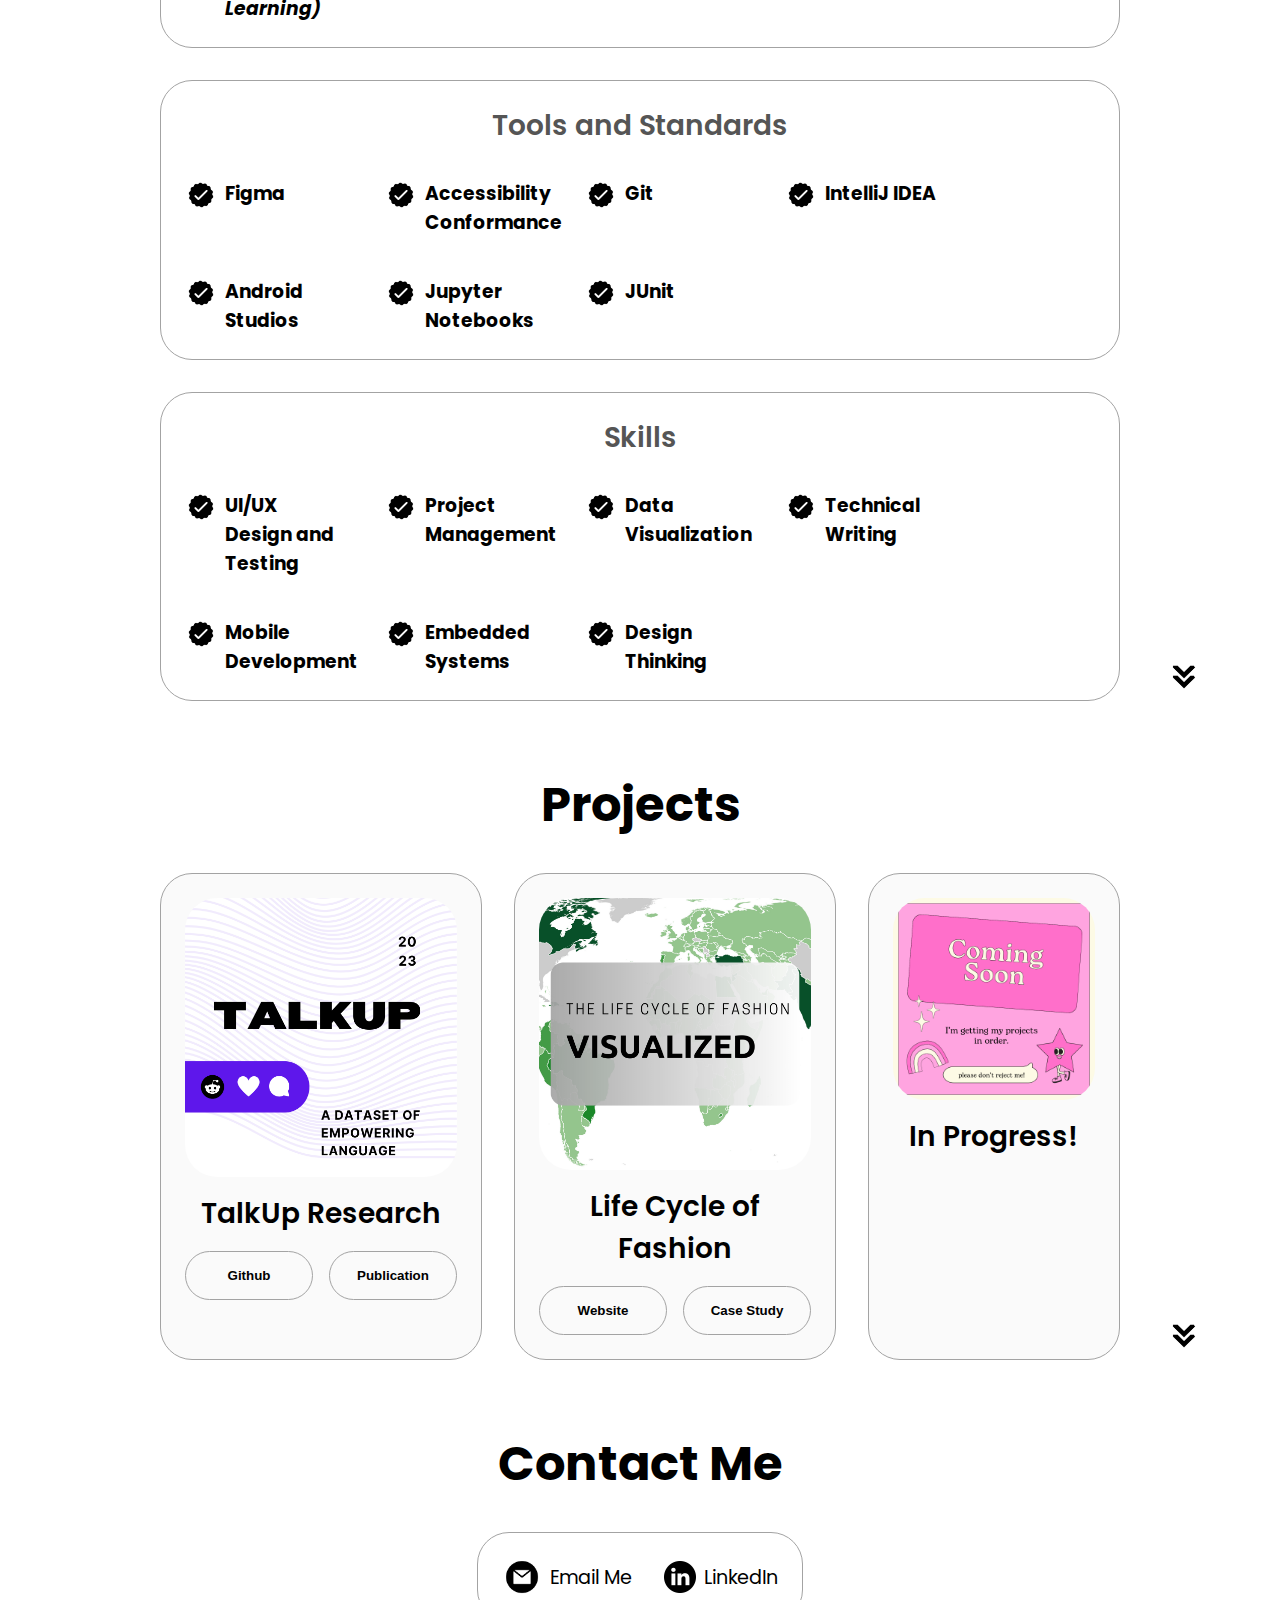
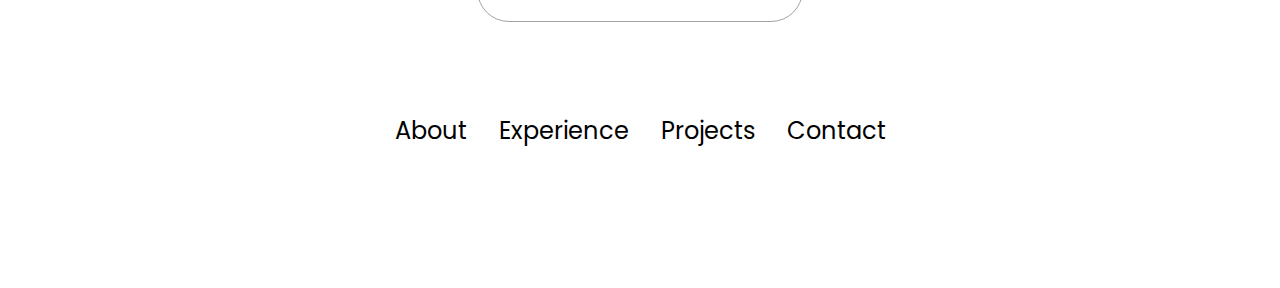
==== commit f2dcb2f8: "Adding Life Cycle of Fashion Case Study Page" ====
--- a/index.html
+++ b/index.html
@@ -37,7 +37,7 @@
         <li><a href="#about">About</a></li>
         <li><a href="#experience">Experience</a></li>
         <li><a href="#projects">Projects</a></li>
-        <li><a href="#contact">Contact Me</a></li>
+        <li><a href="#contact">Contact</a></li>
       </ul>
     </div>
   </nav>
@@ -53,14 +53,13 @@
         <li><a href="#about" onclick="toggleMenu()">About</a></li>
         <li><a href="#experience" onclick="toggleMenu()">Experience</a></li>
         <li><a href="#projects" onclick="toggleMenu()">Projects</a></li>
-        <li><a href="#contact" onclick="toggleMenu()">Connect</a></li>
+        <li><a href="#contact" onclick="toggleMenu()">Contact</a></li>
       </div>
     </div>
   </nav>
 
   <section id="profile">
     <div class="section__pic-container">
-      <!-- Class for the profile picture to differentiate it from the other -->
       <img src="./Assets/profile-pic.png" alt="A young woman is sitting on the ground holding a corgi. She is smiling as they touch noses." class="profile-pic" />
     </div>
     <div class="section__text">
@@ -323,7 +322,16 @@
                       <h3>Embedded Systems</h3>
                     </div>
                   </article>
-                
+                  <article>
+                    <img
+                      src="./Assets/checkmark.png"
+                      alt="Experience icon"
+                      class="icon"
+                    />
+                    <div>
+                      <h3>Design Thinking</h3>
+                    </div>
+                  </article>
               
             </div>
           </div>
@@ -385,12 +393,11 @@
               >
                 Website
               </button>
-              <!-- <button
-                class="btn btn-color-2 project-btn"
-                onclick="location.href='https://github.com/'"
-              >
-                Live Demo
-              </button> -->
+              <button
+                class="btn btn-color-2 project-btn"
+                onclick="location.href='fashion.html#fashion'"              >
+                Case Study
+              </button>
             </div>
           </div>
           <!-- Project 3 -->
--- a/style.css
+++ b/style.css
@@ -157,7 +157,7 @@
 
 section {
   padding-top: 4vh;
-  height: 96vh;
+  /* height: 96vh; */
   margin: 0 10rem;
   box-sizing: border-box;
   min-height: fit-content;
@@ -173,7 +173,7 @@
   display: flex;
   justify-content: center;
   gap: 5rem;
-  height: 80vh;
+  /* height: 80vh; */
 }
 
 .section__pic-container {
@@ -201,6 +201,7 @@
   margin-bottom: 1rem;
 }
 
+/* Used for Headers in Sections: Bold, Centered Text */
 .title {
   font-size: 3rem;
   text-align: center;
@@ -355,7 +356,6 @@
   justify-content: left;
   flex-direction: column;
 }
-
 
 
 .article-container {
@@ -457,4 +457,52 @@
 
 footer p {
   text-align: center;
-}+}
+
+/* PROJECT PAGE */
+
+/* Side by Side Image and Text Container */
+.image-with-text {
+  margin-top: 20px;
+  margin-bottom: 20px;
+  display: flex;
+  flex-wrap: wrap;
+  flex-direction: row;
+}
+
+.project-phase-image {
+  border-radius: 2rem;
+  max-width: 100%; /* Limit maximum width to 100% of the container */
+  max-height: 80vh; /* Limit maximum height to 80% of the viewport height */
+  min-width: 50vh;
+  min-height: auto;
+}
+
+.project-text-container {
+  flex: 1; /* Allow the text container to grow to fill available space */
+  margin-left: 20px; /* Adjust the spacing between image and text */
+}
+
+/* Project Body Text Container Styling */
+.project-text-container p,
+.project-text-container li {
+  font-size: 1.10rem;
+  line-height: 1.5;
+  color:black;
+}
+
+.project-text-container li {
+  font-size: 1.10rem;
+  line-height: 1.5;
+  color:black;
+  margin-left:30px;
+}
+
+/* Header for Project Text Container */
+.project-text-container h2 {
+  margin-top: 20px;
+  font-size: 1.5rem;
+  margin-bottom: 20px;
+}
+
+
--- a/mediaqueries.css
+++ b/mediaqueries.css
@@ -1,6 +1,5 @@
 @media screen and (max-width: 1400px) {
     #profile {
-      height: 83vh;
       margin-bottom: 6rem;
     }
     .about-containers {
@@ -26,6 +25,8 @@
     #profile,
     .section-container {
       display: block;
+      margin-bottom: 40vh;
+
     }
     .arrow {
       display: none;
@@ -54,7 +55,7 @@
     }
     #profile {
       height: 83vh;
-      margin-bottom: 0;
+      margin-bottom: 40vh;
     }
     article {
       font-size: 1rem;
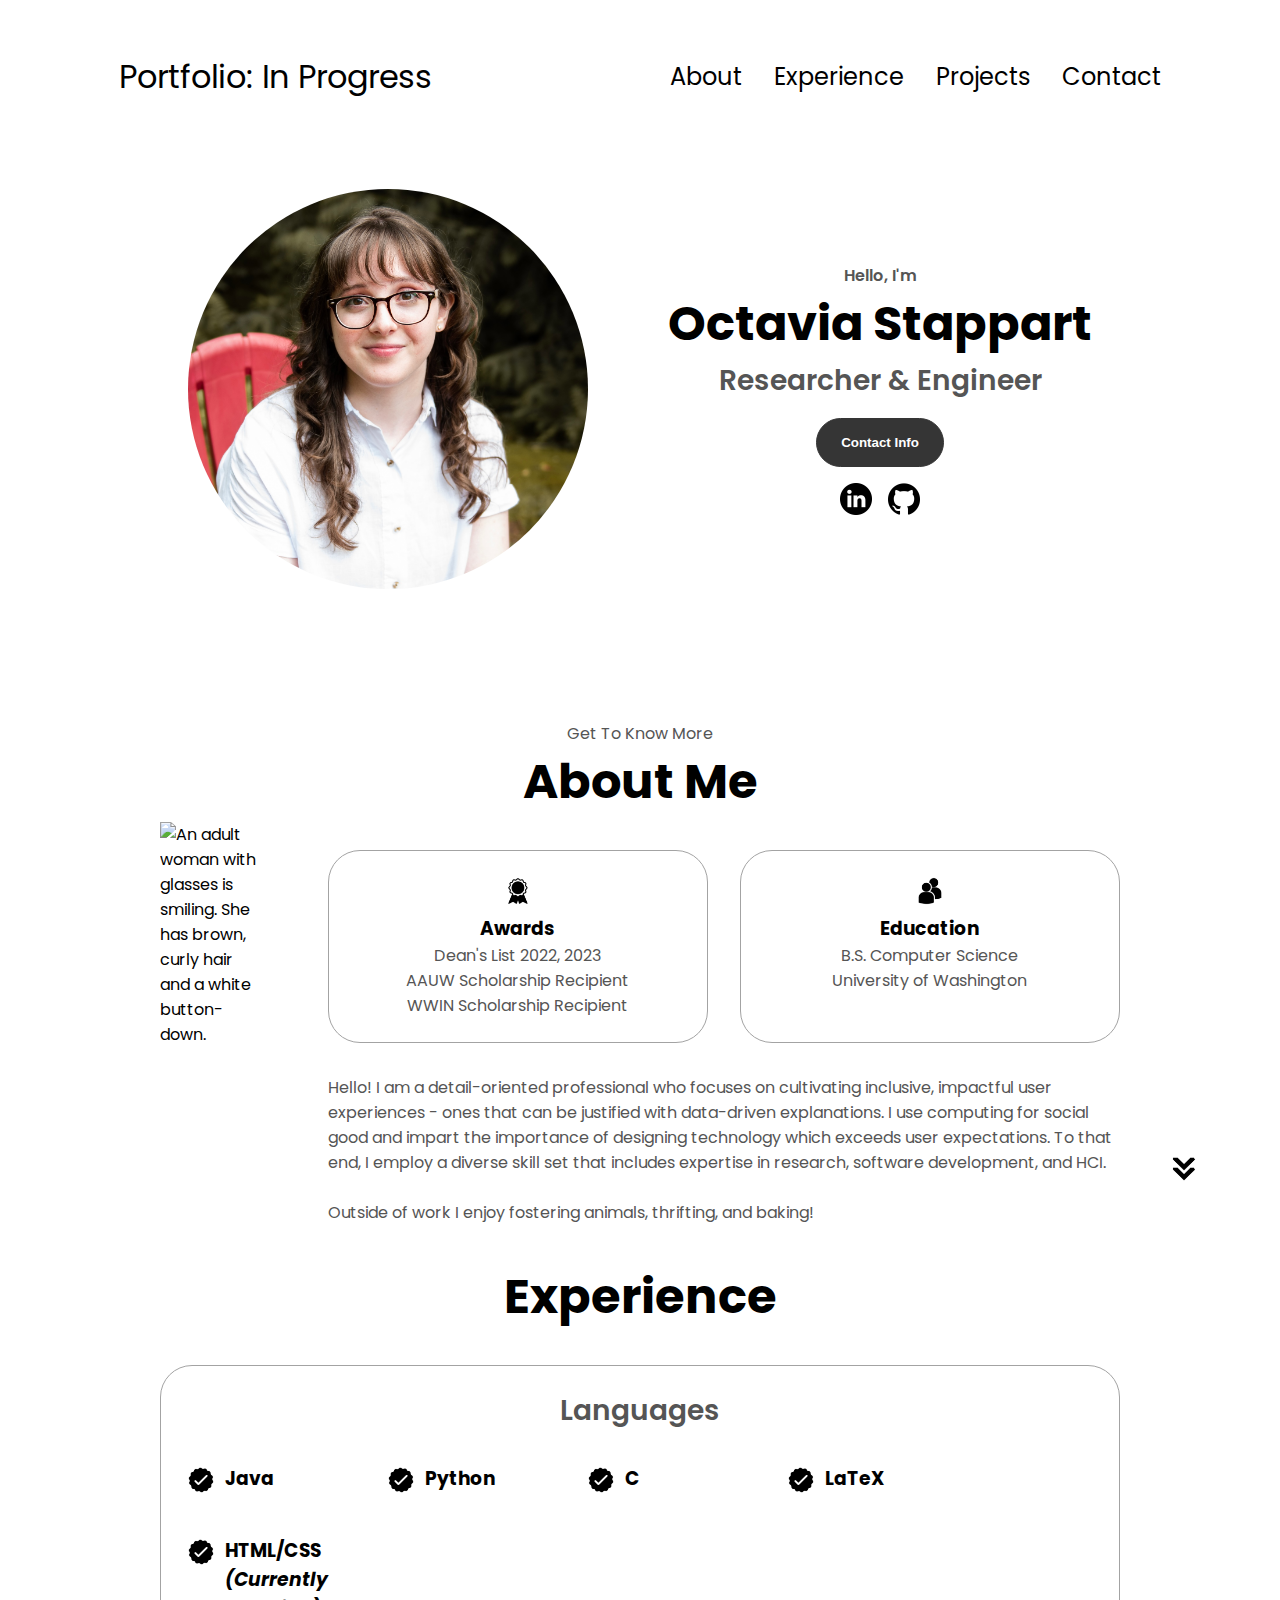
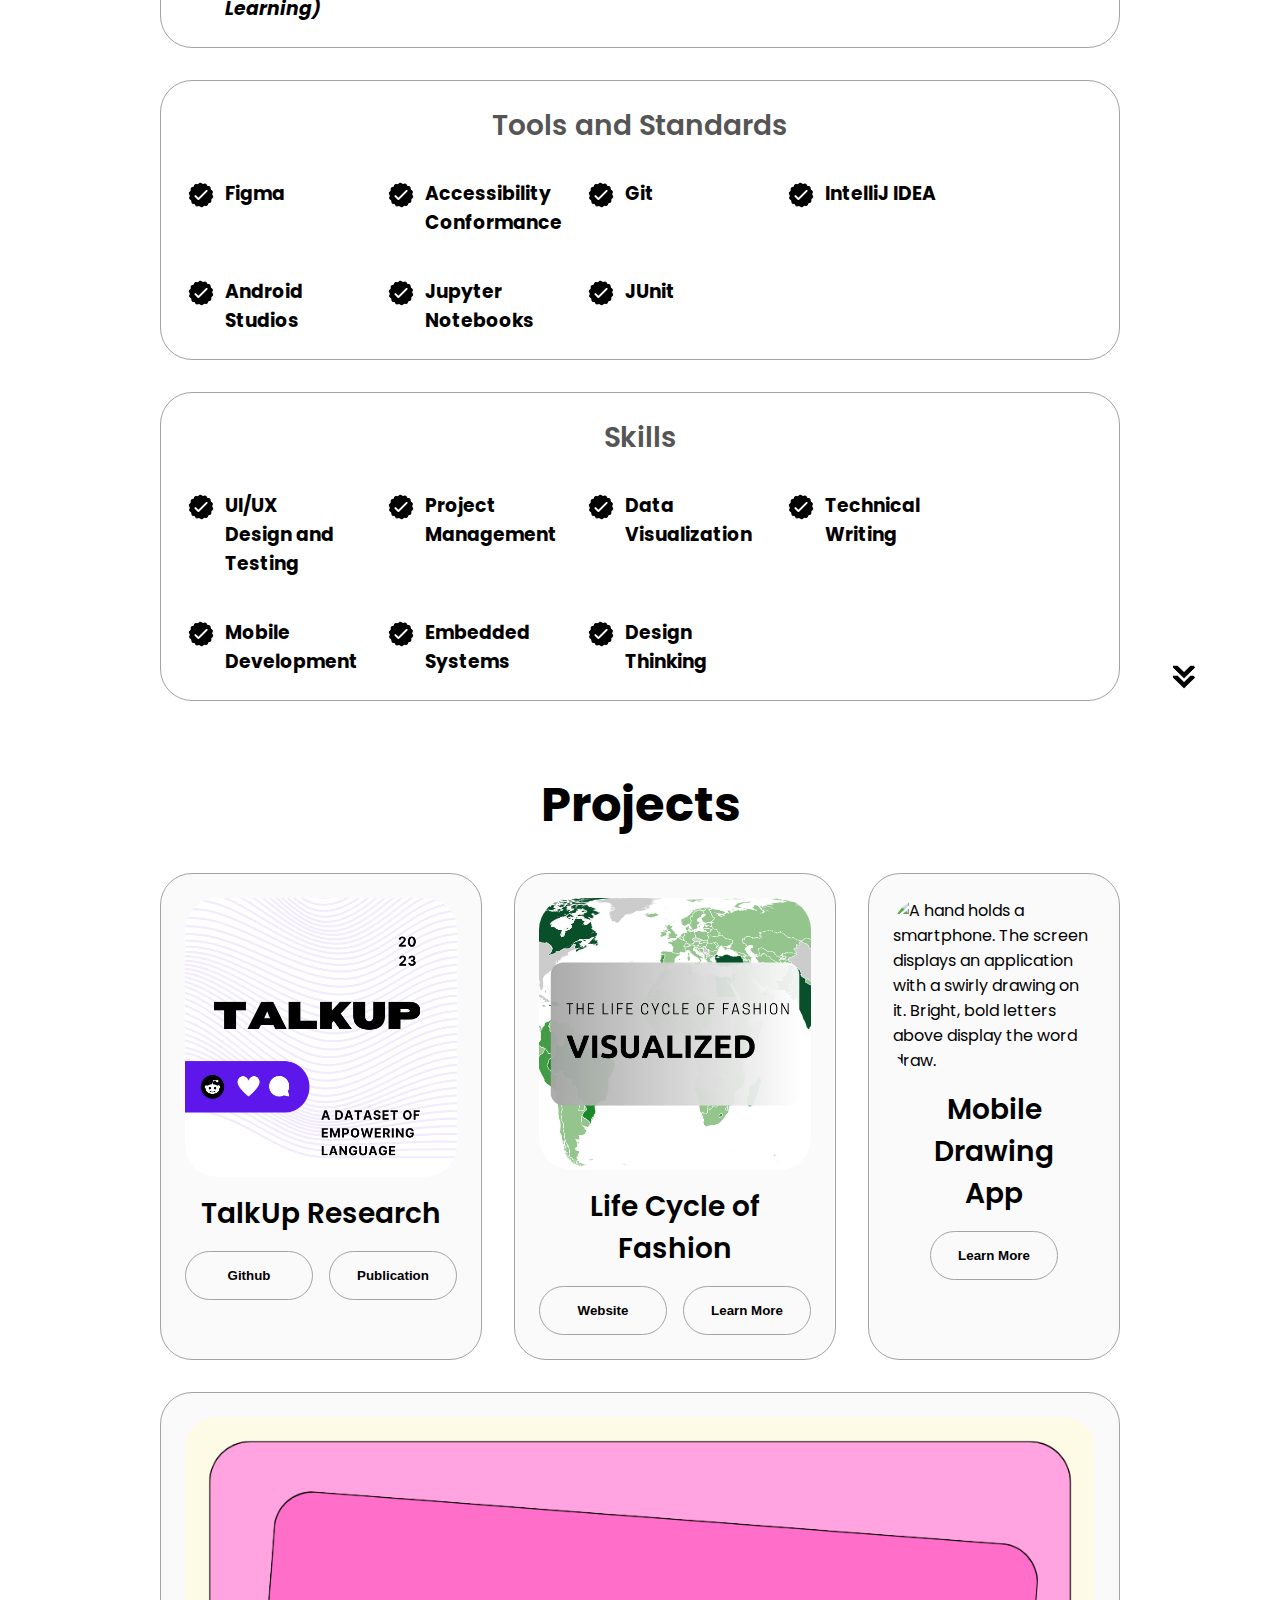
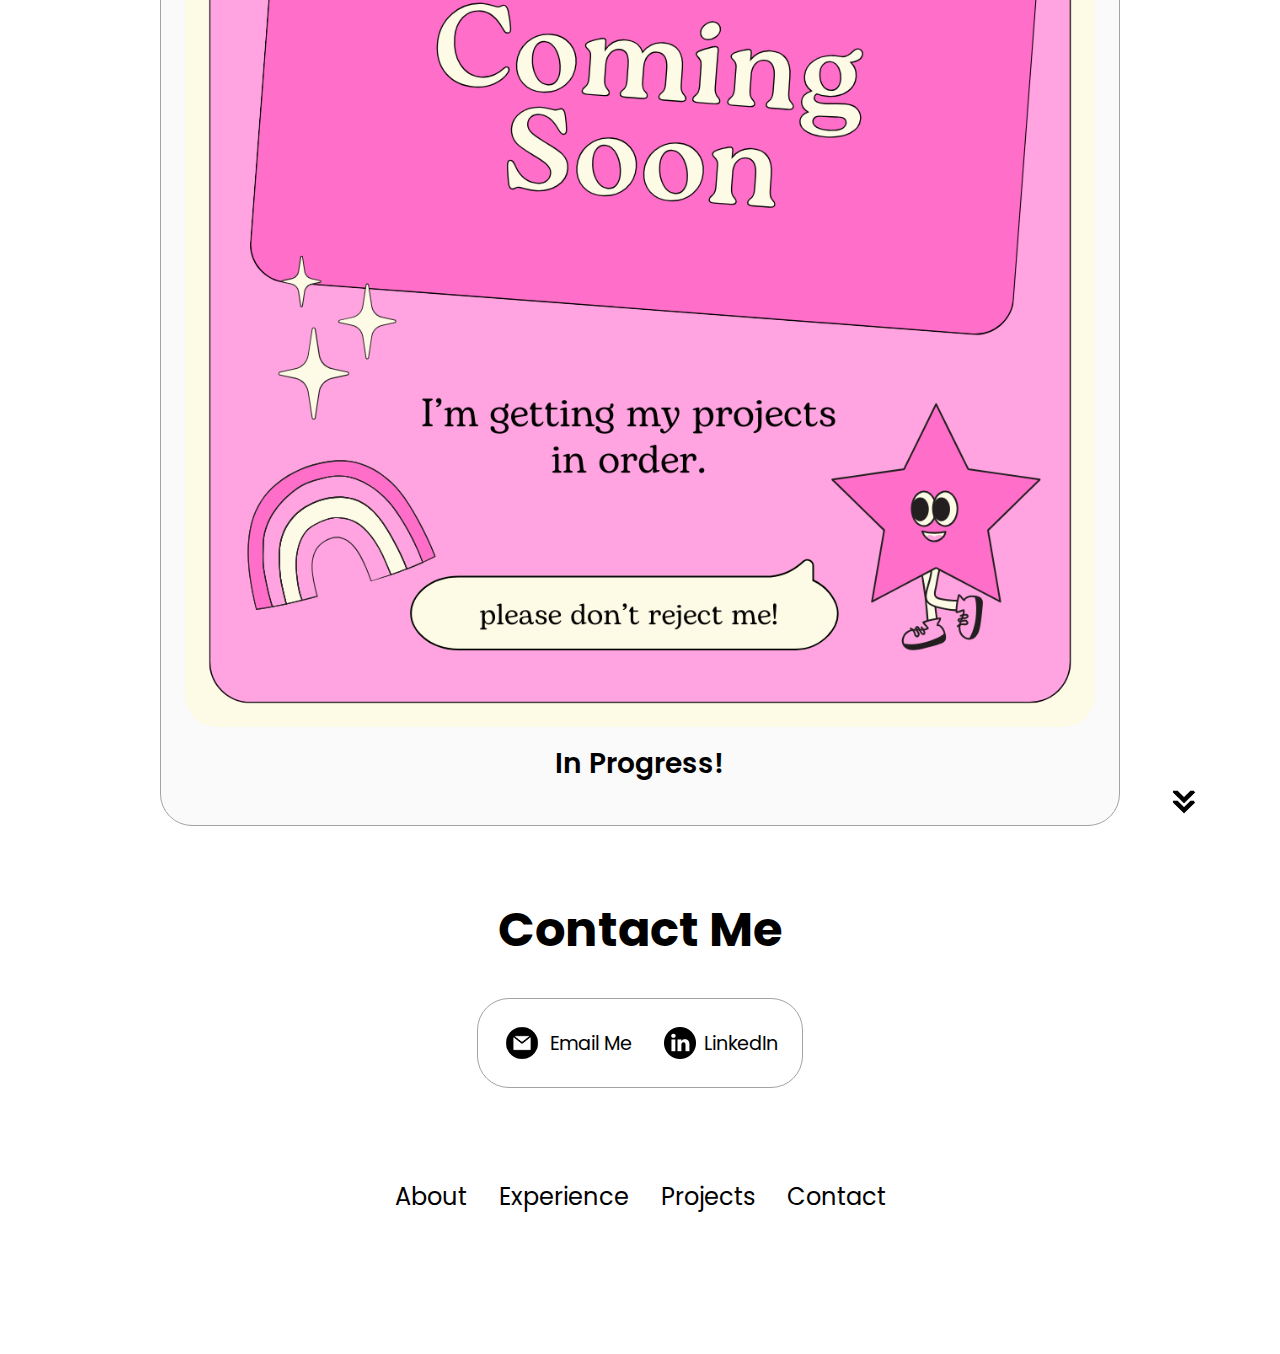
==== commit a8f66c86: "Draw Page" ====
--- a/index.html
+++ b/index.html
@@ -1,9 +1,10 @@
 <!DOCTYPE html>
 <html lang="en">
+
 <head>
 
   <!-- ----------------- -->
-  <!-- I made this in 2 days! Don't judge me! It is in progress, I promise! -->
+  <!-- In Progress
   <!-- ----------------- -->
 
   <meta charset="UTF-8" />
@@ -15,20 +16,26 @@
   <style>
     /* Round, Maintain aspect ratio */
     .section__pic-container {
-      width: 400px; /* Adjust the width */
-      height: 400px; /* Adjust the height */
-      overflow: cover; /* Hide overflow */
+      width: 400px;
+      /* Adjust the width */
+      height: 400px;
+      /* Adjust the height */
+      overflow: cover;
+      /* Hide overflow */
     }
 
     /* Round border */
     .profile-pic {
-      width: 100%; 
-      height: 100%; 
-      object-fit: cover; /* Maintain aspect ratio  */
-      border-radius: 50%; /* image round */
+      width: 100%;
+      height: 100%;
+      object-fit: cover;
+      /* Maintain aspect ratio  */
+      border-radius: 50%;
+      /* image round */
     }
   </style>
 </head>
+
 <body>
   <nav id="desktop-nav">
     <div class="logo">Portfolio: In Progress</div>
@@ -60,414 +67,324 @@
 
   <section id="profile">
     <div class="section__pic-container">
-      <img src="./Assets/profile-pic.png" alt="A young woman is sitting on the ground holding a corgi. She is smiling as they touch noses." class="profile-pic" />
+      <img src="./Assets/profile-pic.png"
+        alt="A young woman is sitting on the ground holding a corgi. She is smiling as they touch noses."
+        class="profile-pic" />
     </div>
     <div class="section__text">
       <p class="section__text__p1">Hello, I'm</p>
       <h1 class="title">Octavia Stappart</h1>
       <p class="section__text__p2">Researcher & Engineer</p>
       <div class="btn-container">
-        <!-- <button class="btn btn-color-2" onclick="window.open('./Assets/resume.pdf')">
-          Download CV
-        </button> -->
         <button class="btn btn-color-1" onclick="location.href='./#contact'">
           Contact Info
         </button>
       </div>
       <div id="socials-container">
-        <img src="./Assets/linkedin.png" alt="My LinkedIn profile" class="icon" onclick="location.href='https://linkedin.com/in/octavia-s/'" />
+        <img src="./Assets/linkedin.png" alt="My LinkedIn profile" class="icon"
+          onclick="location.href='https://linkedin.com/in/octavia-s/'" />
         <!-- Use a different image for the logo -->
-        <img src="./Assets/github.png" alt="My Github profile" class="icon" onclick="location.href='https://github.com/ostappart'" />
-      </div>
-    </div>
-  </section>
-
-
-    <!-- About Section -->
-    <section id="about">
-      <p class="section__text__p1">Get To Know More</p>
-      <h1 class="title">About Me</h1>
-      <div class="section-container">
-        <div class="section__pic-container">
-          <img
-            src="./Assets/about-pic.png"
-            alt="An adult woman with glasses is smiling. She has brown, curly hair and a white button-down."
-            class="about-pic"
-          />
-        </div>
-        <div class="about-details-container">
-          <div class="about-containers">
-            <div class="details-container">
-              <img
-                src="./Assets/experience.png"
-                alt="Experience icon"
-                class="icon"
-              />
-              <h3>Awards</h3>
-              <p>Dean's List 2022, 2023 <br /> AAUW Scholarship Recipient <br /> WWIN Scholarship Recipient</p>
-            </div>
-            <div class="details-container">
-              <img
-                src="./Assets/education.png"
-                alt="Education icon"
-                class="icon"
-              />
-              <h3>Education</h3>
-              <p>B.S. Computer Science<br />University of Washington</p>
-            </div>
-          </div>
-          <div class="text-container">
-            <p>
-              Hello! I am a detail-oriented professional who focuses on cultivating inclusive, impactful user experiences
-             - ones that can be justified with data-driven explanations. I use computing for social good 
-             and impart the importance of designing technology which exceeds user expectations. 
-             To that end, I employ a diverse skill set that includes expertise in research, software development, and HCI.
-             <br><br>
-             Outside of work I enjoy fostering animals, thrifting, and baking! 
-            </p>
-          </div>
-        </div>
-      </div>
-      <img
-        src="./Assets/arrow.png"
-        alt="Arrow icon"
-        class="icon arrow"
-        onclick="location.href='./#experience'"
-      />
-    </section>
-    <section id="experience">
-      <h1 class="title">Experience</h1>
-      <div class="experience-details-container">
+        <img src="./Assets/github.png" alt="My Github profile" class="icon"
+          onclick="location.href='https://github.com/ostappart'" />
+      </div>
+    </div>
+  </section>
+
+
+  <!-- About Section -->
+  <section id="about">
+    <p class="section__text__p1">Get To Know More</p>
+    <h1 class="title">About Me</h1>
+    <div class="section-container">
+      <div class="section__pic-container">
+        <img src="./Assets/about-pic.png"
+          alt="An adult woman with glasses is smiling. She has brown, curly hair and a white button-down."
+          class="about-pic" />
+      </div>
+      <div class="about-details-container">
         <div class="about-containers">
-          <!-- Languages Section -->
-          <div class="details-container-exp">
-            <h2 class="experience-sub-title">Languages</h2>
-            <div class="article-container">
-              <article>
-                <img
-                  src="./Assets/checkmark.png"
-                  alt="Experience icon"
-                  class="icon"
-                />
-                <div>
-                  <h3>Java</h3>
-                </div>
-              </article>
-              <article>
-                <img
-                  src="./Assets/checkmark.png"
-                  alt="Experience icon"
-                  class="icon"
-                />
-                <div>
-                  <h3>Python</h3>
-                </div>
-              </article>
-              <article>
-                <img
-                  src="./Assets/checkmark.png"
-                  alt="Experience icon"
-                  class="icon"
-                />
-                <div>
-                  <h3>C</h3>
-                </div>
-              </article>
-              <article>
-                <img
-                  src="./Assets/checkmark.png"
-                  alt="Experience icon"
-                  class="icon"
-                />
-                <div>
-                  <h3>LaTeX</h3>
-                </div>
-              </article>
-              <article>
-                <img
-                  src="./Assets/checkmark.png"
-                  alt="Experience icon"
-                  class="icon"
-                />
-                <div>
-                  <h3>HTML/CSS <span class = "italic-text">(Currently Learning)</span></h3>
-                </div>
-              </article>
-            </div>
-          </div>
-          <!-- Tools and Standards Container -->
-          <div class="details-container-exp">
-            <h2 class="experience-sub-title">Tools and Standards</h2>
-            <div class="article-container">
-              <article>
-                <img src="./Assets/checkmark.png" alt="Experience icon" class="icon">
-                <div>
-                  <h3>Figma</h3>
-                </div>
-              </article>
-              <article>
-                <img
-                  src="./Assets/checkmark.png"
-                  alt="Experience icon"
-                  class="icon"
-                />
-                <div>
-                  <h3>Accessibility Conformance</h3>
-                </div>
-              </article>
-              <article>
-                <img src="./Assets/checkmark.png" alt="Experience icon" class="icon">
-                <div>
-                  <h3>Git</h3>
-                </div>
-              </article>
-              <article>
-                <img src="./Assets/checkmark.png" alt="Experience icon" class="icon">
-                <div>
-                  <h3>IntelliJ IDEA</h3>
-                </div>
-              </article>
-              <article>
-                <img
-                  src="./Assets/checkmark.png"
-                  alt="Experience icon"
-                  class="icon"
-                />
-                <div>
-                  <h3>Android Studios</h3>
-                </div>
-              </article>
-              <article>
-                <img
-                  src="./Assets/checkmark.png"
-                  alt="Experience icon"
-                  class="icon"
-                />
-                <div>
-                  <h3>Jupyter Notebooks</h3>
-                </div>
-              </article>
-              <article>
-                <img
-                  src="./Assets/checkmark.png"
-                  alt="Experience icon"
-                  class="icon"
-                />
-                <div>
-                  <h3>JUnit</h3>
-                </div>
-              </article>
-            </div>
-          </div>
-          <div class="details-container-exp">
-            <h2 class="experience-sub-title">Skills</h2>
-            <div class="article-container">
-              <article>
-                <img
-                  src="./Assets/checkmark.png"
-                  alt="Experience icon"
-                  class="icon"
-                />
-                <div>
-                  <h3>UI/UX Design and Testing</h3>
-                </div>
-              </article>
-              <article>
-                <img
-                  src="./Assets/checkmark.png"
-                  alt="Experience icon"
-                  class="icon"
-                />
-                <div>
-                  <h3>Project Management</h3>
-                </div>
-              </article>
-              <article>
-                <img
-                  src="./Assets/checkmark.png"
-                  alt="Experience icon"
-                  class="icon"
-                />
-                <div>
-                  <h3>Data Visualization</h3>
-                </div>
-              </article>
-              <article>
-                <img
-                  src="./Assets/checkmark.png"
-                  alt="Experience icon"
-                  class="icon"
-                />
-                <div>
-                  <h3>Technical Writing</h3>
-                </div>
-              </article>
-                <article>
-                  <img
-                    src="./Assets/checkmark.png"
-                    alt="Experience icon"
-                    class="icon"
-                  />
-                  <div>
-                  <h3>Mobile Development</h3>
-                  </div>
-                </article>
-                <article>
-                    <img
-                      src="./Assets/checkmark.png"
-                      alt="Experience icon"
-                      class="icon"
-                    />
-                    <div>
-                      <h3>Embedded Systems</h3>
-                    </div>
-                  </article>
-                  <article>
-                    <img
-                      src="./Assets/checkmark.png"
-                      alt="Experience icon"
-                      class="icon"
-                    />
-                    <div>
-                      <h3>Design Thinking</h3>
-                    </div>
-                  </article>
-              
-            </div>
-          </div>
-        </div>
-      </div>
-      <img
-        src="./Assets/arrow.png"
-        alt="Arrow icon"
-        class="icon arrow"
-        onclick="location.href='./#projects'"
-      />
-    </section>
-    <section id="projects">
-      <h1 class="title">Projects</h1>
-      <div class="experience-details-container">
-        <div class="about-containers">
-          <!--  -->
-          <!-- Project 1 Beginning -->
-          <div class="details-container color-container">
-            <div class="article-container">
-              <a href="https://arxiv.org/pdf/2305.14326.pdf"> <img
-                src="./Assets/project-1.png"
+          <div class="details-container">
+            <img src="./Assets/experience.png" alt="Experience icon" class="icon" />
+            <h3>Awards</h3>
+            <p>Dean's List 2022, 2023 <br /> AAUW Scholarship Recipient <br /> WWIN Scholarship Recipient</p>
+          </div>
+          <div class="details-container">
+            <img src="./Assets/education.png" alt="Education icon" class="icon" />
+            <h3>Education</h3>
+            <p>B.S. Computer Science<br />University of Washington</p>
+          </div>
+        </div>
+        <div class="text-container">
+          <p>
+            Hello! I am a detail-oriented professional who focuses on cultivating inclusive, impactful user experiences
+            - ones that can be justified with data-driven explanations. I use computing for social good
+            and impart the importance of designing technology which exceeds user expectations.
+            To that end, I employ a diverse skill set that includes expertise in research, software development, and
+            HCI.
+            <br><br>
+            Outside of work I enjoy fostering animals, thrifting, and baking!
+          </p>
+        </div>
+      </div>
+    </div>
+    <img src="./Assets/arrow.png" alt="Arrow icon" class="icon arrow" onclick="location.href='./#experience'" />
+  </section>
+  <section id="experience">
+    <h1 class="title">Experience</h1>
+    <div class="experience-details-container">
+      <div class="about-containers">
+        <!-- Languages Section -->
+        <div class="details-container-exp">
+          <h2 class="experience-sub-title">Languages</h2>
+          <div class="article-container">
+            <article>
+              <img src="./Assets/checkmark.png" alt="Experience icon" class="icon" />
+              <div>
+                <h3>Java</h3>
+              </div>
+            </article>
+            <article>
+              <img src="./Assets/checkmark.png" alt="Experience icon" class="icon" />
+              <div>
+                <h3>Python</h3>
+              </div>
+            </article>
+            <article>
+              <img src="./Assets/checkmark.png" alt="Experience icon" class="icon" />
+              <div>
+                <h3>C</h3>
+              </div>
+            </article>
+            <article>
+              <img src="./Assets/checkmark.png" alt="Experience icon" class="icon" />
+              <div>
+                <h3>LaTeX</h3>
+              </div>
+            </article>
+            <article>
+              <img src="./Assets/checkmark.png" alt="Experience icon" class="icon" />
+              <div>
+                <h3>HTML/CSS <span class="italic-text">(Currently Learning)</span></h3>
+              </div>
+            </article>
+          </div>
+        </div>
+        <!-- Tools and Standards Container -->
+        <div class="details-container-exp">
+          <h2 class="experience-sub-title">Tools and Standards</h2>
+          <div class="article-container">
+            <article>
+              <img src="./Assets/checkmark.png" alt="Experience icon" class="icon">
+              <div>
+                <h3>Figma</h3>
+              </div>
+            </article>
+            <article>
+              <img src="./Assets/checkmark.png" alt="Experience icon" class="icon" />
+              <div>
+                <h3>Accessibility Conformance</h3>
+              </div>
+            </article>
+            <article>
+              <img src="./Assets/checkmark.png" alt="Experience icon" class="icon">
+              <div>
+                <h3>Git</h3>
+              </div>
+            </article>
+            <article>
+              <img src="./Assets/checkmark.png" alt="Experience icon" class="icon">
+              <div>
+                <h3>IntelliJ IDEA</h3>
+              </div>
+            </article>
+            <article>
+              <img src="./Assets/checkmark.png" alt="Experience icon" class="icon" />
+              <div>
+                <h3>Android Studios</h3>
+              </div>
+            </article>
+            <article>
+              <img src="./Assets/checkmark.png" alt="Experience icon" class="icon" />
+              <div>
+                <h3>Jupyter Notebooks</h3>
+              </div>
+            </article>
+            <article>
+              <img src="./Assets/checkmark.png" alt="Experience icon" class="icon" />
+              <div>
+                <h3>JUnit</h3>
+              </div>
+            </article>
+          </div>
+        </div>
+        <div class="details-container-exp">
+          <h2 class="experience-sub-title">Skills</h2>
+          <div class="article-container">
+            <article>
+              <img src="./Assets/checkmark.png" alt="Experience icon" class="icon" />
+              <div>
+                <h3>UI/UX Design and Testing</h3>
+              </div>
+            </article>
+            <article>
+              <img src="./Assets/checkmark.png" alt="Experience icon" class="icon" />
+              <div>
+                <h3>Project Management</h3>
+              </div>
+            </article>
+            <article>
+              <img src="./Assets/checkmark.png" alt="Experience icon" class="icon" />
+              <div>
+                <h3>Data Visualization</h3>
+              </div>
+            </article>
+            <article>
+              <img src="./Assets/checkmark.png" alt="Experience icon" class="icon" />
+              <div>
+                <h3>Technical Writing</h3>
+              </div>
+            </article>
+            <article>
+              <img src="./Assets/checkmark.png" alt="Experience icon" class="icon" />
+              <div>
+                <h3>Mobile Development</h3>
+              </div>
+            </article>
+            <article>
+              <img src="./Assets/checkmark.png" alt="Experience icon" class="icon" />
+              <div>
+                <h3>Embedded Systems</h3>
+              </div>
+            </article>
+            <article>
+              <img src="./Assets/checkmark.png" alt="Experience icon" class="icon" />
+              <div>
+                <h3>Design Thinking</h3>
+              </div>
+            </article>
+
+          </div>
+        </div>
+      </div>
+    </div>
+    <img src="./Assets/arrow.png" alt="Arrow icon" class="icon arrow" onclick="location.href='./#projects'" />
+  </section>
+  <section id="projects">
+    <h1 class="title">Projects</h1>
+    <div class="experience-details-container">
+      <div class="about-containers">
+        <!--  -->
+        <!-- Project 1 Beginning -->
+        <div class="details-container color-container">
+          <div class="article-container">
+            <a href="https://arxiv.org/pdf/2305.14326.pdf"> <img src="./Assets/project-1.png"
                 alt="A geometric design is faded in the background. Bold black text displays Talkup. Below text displays A Dataset of Empowering Language. 
-                The corner says 2023. Three small icons are on a purple banner: the reddit logo, a heart, and a message logo."
-                class="project-img"
-              /></a>
-            </div>
-            <h2 class="experience-sub-title project-title">TalkUp Research</h2>
-            <div class="btn-container">
+                The corner says 2023. Three small icons are on a purple banner: the reddit logo, a heart, and a message logo." class="project-img" /></a>
+          </div>
+          <h2 class="experience-sub-title project-title">TalkUp Research</h2>
+          <div class="btn-container">
+            <button class="btn btn-color-2 project-btn" onclick="location.href='https://github.com/chan0park/TalkUp'">
+              Github
+            </button>
+            <button class="btn btn-color-2 project-btn" onclick="location.href='https://arxiv.org/pdf/2305.14326.pdf'">
+              Publication
+            </button>
+          </div>
+        </div>
+
+        <!-- Project 2 -->
+        <div class="details-container color-container">
+          <div class="article-container">
+            <img src="./Assets/life-cycle-of-fashion.png" alt="The Life Cycle of Fashion" class="project-img" />
+          </div>
+          <h2 class="experience-sub-title project-title">Life Cycle of Fashion</h2>
+          <div class="btn-container">
+            <button class="btn btn-color-2 project-btn"
+              onclick="location.href='https://cse442.pages.cs.washington.edu/wi23/fp/kron/index.html'">
+              Website
+            </button>
+            <button class="btn btn-color-2 project-btn" onclick="location.href='fashion.html#fashion'">
+              Learn More
+            </button>
+          </div>
+        </div>
+        <!-- Project 3 -->
+        <div class="details-container color-container">
+          <div class="article-container">
+            <img src="./Assets/draw.png" alt="A hand holds a smartphone. The screen displays an application with a swirly drawing on it. Bright, bold letters 
+            above display the word draw." class="project-img" />
+          </div>
+          <h2 class="experience-sub-title project-title">Mobile Drawing App</h2>
+          <div class="btn-container">
+                          
               <button
                 class="btn btn-color-2 project-btn"
-                onclick="location.href='https://github.com/chan0park/TalkUp'"
+                onclick="location.href='draw.html#draw'"
               >
-                Github
+                Learn More
               </button>
-              <button
-                class="btn btn-color-2 project-btn"
-                onclick="location.href='https://arxiv.org/pdf/2305.14326.pdf'"
-              >
-                Publication
-              </button>
-            </div>
-          </div>
-
-          <!-- Project 2 -->
-          <div class="details-container color-container">
-            <div class="article-container">
-              <img
-                src="./Assets/life-cycle-of-fashion.png"
-                alt="Project 2"
-                class="project-img"
-              />
-            </div>
-            <h2 class="experience-sub-title project-title">Life Cycle of Fashion</h2>
-            <div class="btn-container">
-              <button
-                class="btn btn-color-2 project-btn"
-                onclick="location.href='https://cse442.pages.cs.washington.edu/wi23/fp/kron/index.html'"
-              >
-                Website
-              </button>
-              <button
-                class="btn btn-color-2 project-btn"
-                onclick="location.href='fashion.html#fashion'"              >
-                Case Study
-              </button>
-            </div>
-          </div>
-          <!-- Project 3 -->
-          <div class="details-container color-container">
-            <div class="article-container">
-              <img
-                src="./Assets/project-3.png"
-                alt="Project 3"
-                class="project-img"
-              />
-            </div>
-            <h2 class="experience-sub-title project-title">In Progress!</h2>
-            <div class="btn-container">
-<!--               
-              <button
-                class="btn btn-color-2 project-btn"
-                onclick="location.href='https://github.com/ostappart'"
-              >
-                Github
-              </button>
-              <button
-                class="btn btn-color-2 project-btn"
-                onclick="location.href='https://github.com/ostappart'"
-              >
-                Live Demo
-              </button> -->
-            </div>
-          </div>
-        </div>
-      </div>
-      <img
-        src="./Assets/arrow.png"
-        alt="Arrow icon"
-        class="icon arrow"
-        onclick="location.href='./#contact'"
-      />
-    </section>
-    <section id="contact">
-      <h1 class="title">Contact Me</h1>
-      <div class="contact-info-upper-container">
-        <div class="contact-info-container">
-          <img
-            src="./Assets/email.png"
-            alt="Email icon"
-            class="icon contact-icon email-icon"
-          />
-          <p><a href="mailto:tstappart@gmail.com">Email Me</a></p>
-        </div>
-        <div class="contact-info-container">
-          <img
-            src="./Assets/linkedin.png"
-            alt="LinkedIn icon"
-            class="icon contact-icon"
-          />
-          <p><a href="https://linkedin.com/in/octavia-s/">LinkedIn</a></p>
-        </div>
-      </div>
-    </section>
-    <footer>
-      <nav>
-        <div class="nav-links-container">
-          <ul class="nav-links">
-            <li><a href="#about">About</a></li>
-            <li><a href="#experience">Experience</a></li>
-            <li><a href="#projects">Projects</a></li>
-            <li><a href="#contact">Contact</a></li>
-          </ul>
-        </div>
-      </nav>
-    </footer>
-    <script src="script.js"></script>
-  </body>
-</html>
+          </div>
+        </div>
+
+                  <!-- Project 4 -->
+                  <div class="details-container color-container">
+                    <div class="article-container">
+                      <img
+                        src="./Assets/project-3.png"
+                        alt="Project 3"
+                        class="project-img"
+                      />
+                    </div>
+                    <h2 class="experience-sub-title project-title">In Progress!</h2>
+                    <div class="btn-container">
+        <!--               
+                      <button
+                        class="btn btn-color-2 project-btn"
+                        onclick="location.href='https://github.com/ostappart'"
+                      >
+                        Github
+                      </button>
+                      <button
+                        class="btn btn-color-2 project-btn"
+                        onclick="location.href='https://github.com/ostappart'"
+                      >
+                        Live Demo
+                      </button> -->
+                    </div>
+                  </div>
+
+
+
+      </div>
+    </div>
+    <img src="./Assets/arrow.png" alt="Arrow icon" class="icon arrow" onclick="location.href='./#contact'" />
+  </section>
+  <section id="contact">
+    <h1 class="title">Contact Me</h1>
+    <div class="contact-info-upper-container">
+      <div class="contact-info-container">
+        <img src="./Assets/email.png" alt="Email icon" class="icon contact-icon email-icon" />
+        <p><a href="mailto:tstappart@gmail.com">Email Me</a></p>
+      </div>
+      <div class="contact-info-container">
+        <img src="./Assets/linkedin.png" alt="LinkedIn icon" class="icon contact-icon" />
+        <p><a href="https://linkedin.com/in/octavia-s/">LinkedIn</a></p>
+      </div>
+    </div>
+  </section>
+  <footer>
+    <nav>
+      <div class="nav-links-container">
+        <ul class="nav-links">
+          <li><a href="#about">About</a></li>
+          <li><a href="#experience">Experience</a></li>
+          <li><a href="#projects">Projects</a></li>
+          <li><a href="#contact">Contact</a></li>
+        </ul>
+      </div>
+    </nav>
+  </footer>
+  <script src="script.js"></script>
+</body>
+
+</html>--- a/style.css
+++ b/style.css
@@ -22,8 +22,6 @@
 .italic-text {
   font-style: italic;
 }
-
-
 
 
 /* TRANSITION */
@@ -459,7 +457,7 @@
   text-align: center;
 }
 
-/* PROJECT PAGE */
+/* PROJECT PAGES */
 
 /* Side by Side Image and Text Container */
 .image-with-text {
@@ -472,15 +470,17 @@
 
 .project-phase-image {
   border-radius: 2rem;
-  max-width: 100%; /* Limit maximum width to 100% of the container */
-  max-height: 80vh; /* Limit maximum height to 80% of the viewport height */
+  max-width: 100%;
+  max-height: 80vh;
   min-width: 50vh;
   min-height: auto;
 }
 
 .project-text-container {
-  flex: 1; /* Allow the text container to grow to fill available space */
-  margin-left: 20px; /* Adjust the spacing between image and text */
+  flex: 1;
+  /* Allow the text container to grow to fill available space */
+  margin-left: 20px;
+  /* Adjust the spacing between image and text */
 }
 
 /* Project Body Text Container Styling */
@@ -488,14 +488,14 @@
 .project-text-container li {
   font-size: 1.10rem;
   line-height: 1.5;
-  color:black;
+  color: black;
 }
 
 .project-text-container li {
   font-size: 1.10rem;
   line-height: 1.5;
-  color:black;
-  margin-left:30px;
+  color: black;
+  margin-left: 30px;
 }
 
 /* Header for Project Text Container */
@@ -505,4 +505,18 @@
   margin-bottom: 20px;
 }
 
-
+/* Video Styling and Responsive Resizing */
+.video-container {
+  position: relative;
+  width: 100%;
+  padding-top: 56.25%; /* 16:9 aspect ratio (9 / 16 * 100) */
+  overflow: hidden;
+}
+
+.video-container video {
+  position: absolute;
+  top: 0;
+  left: 0;
+  width: 100%;
+  height: 100%;
+}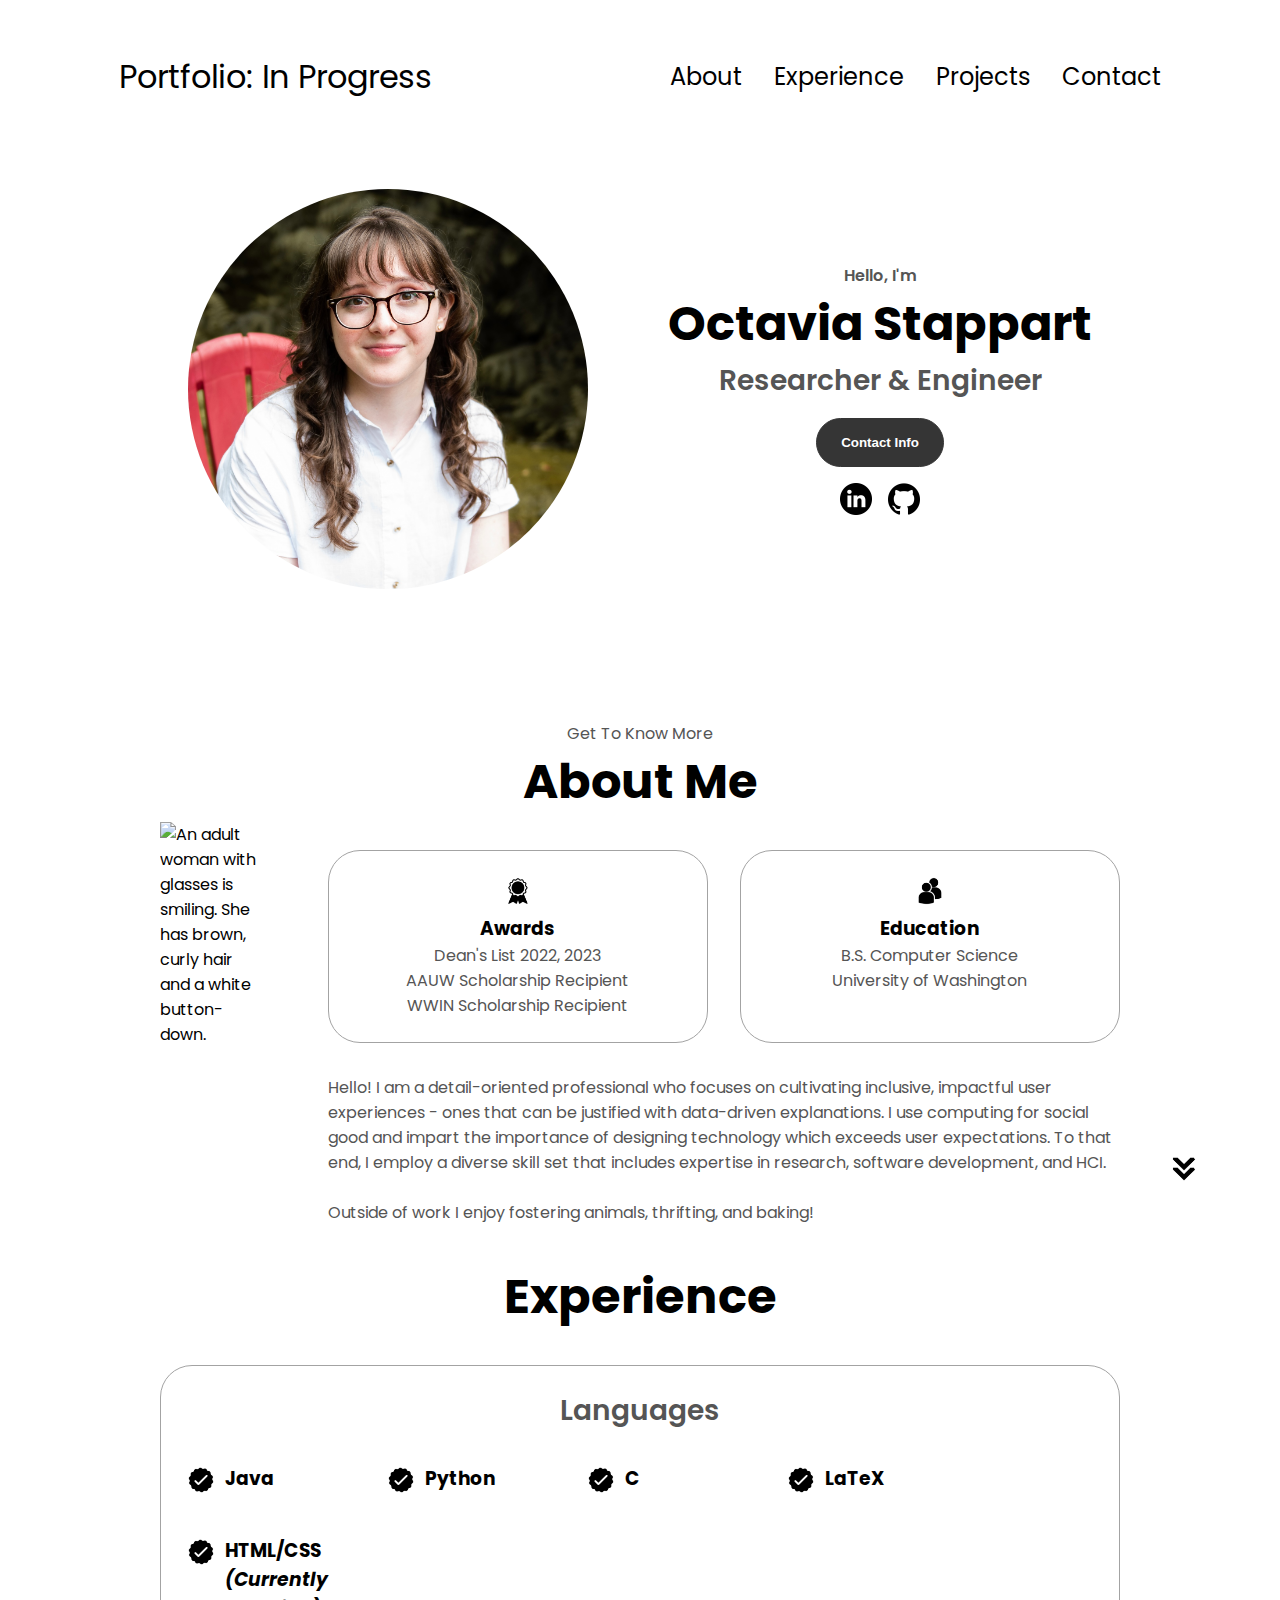
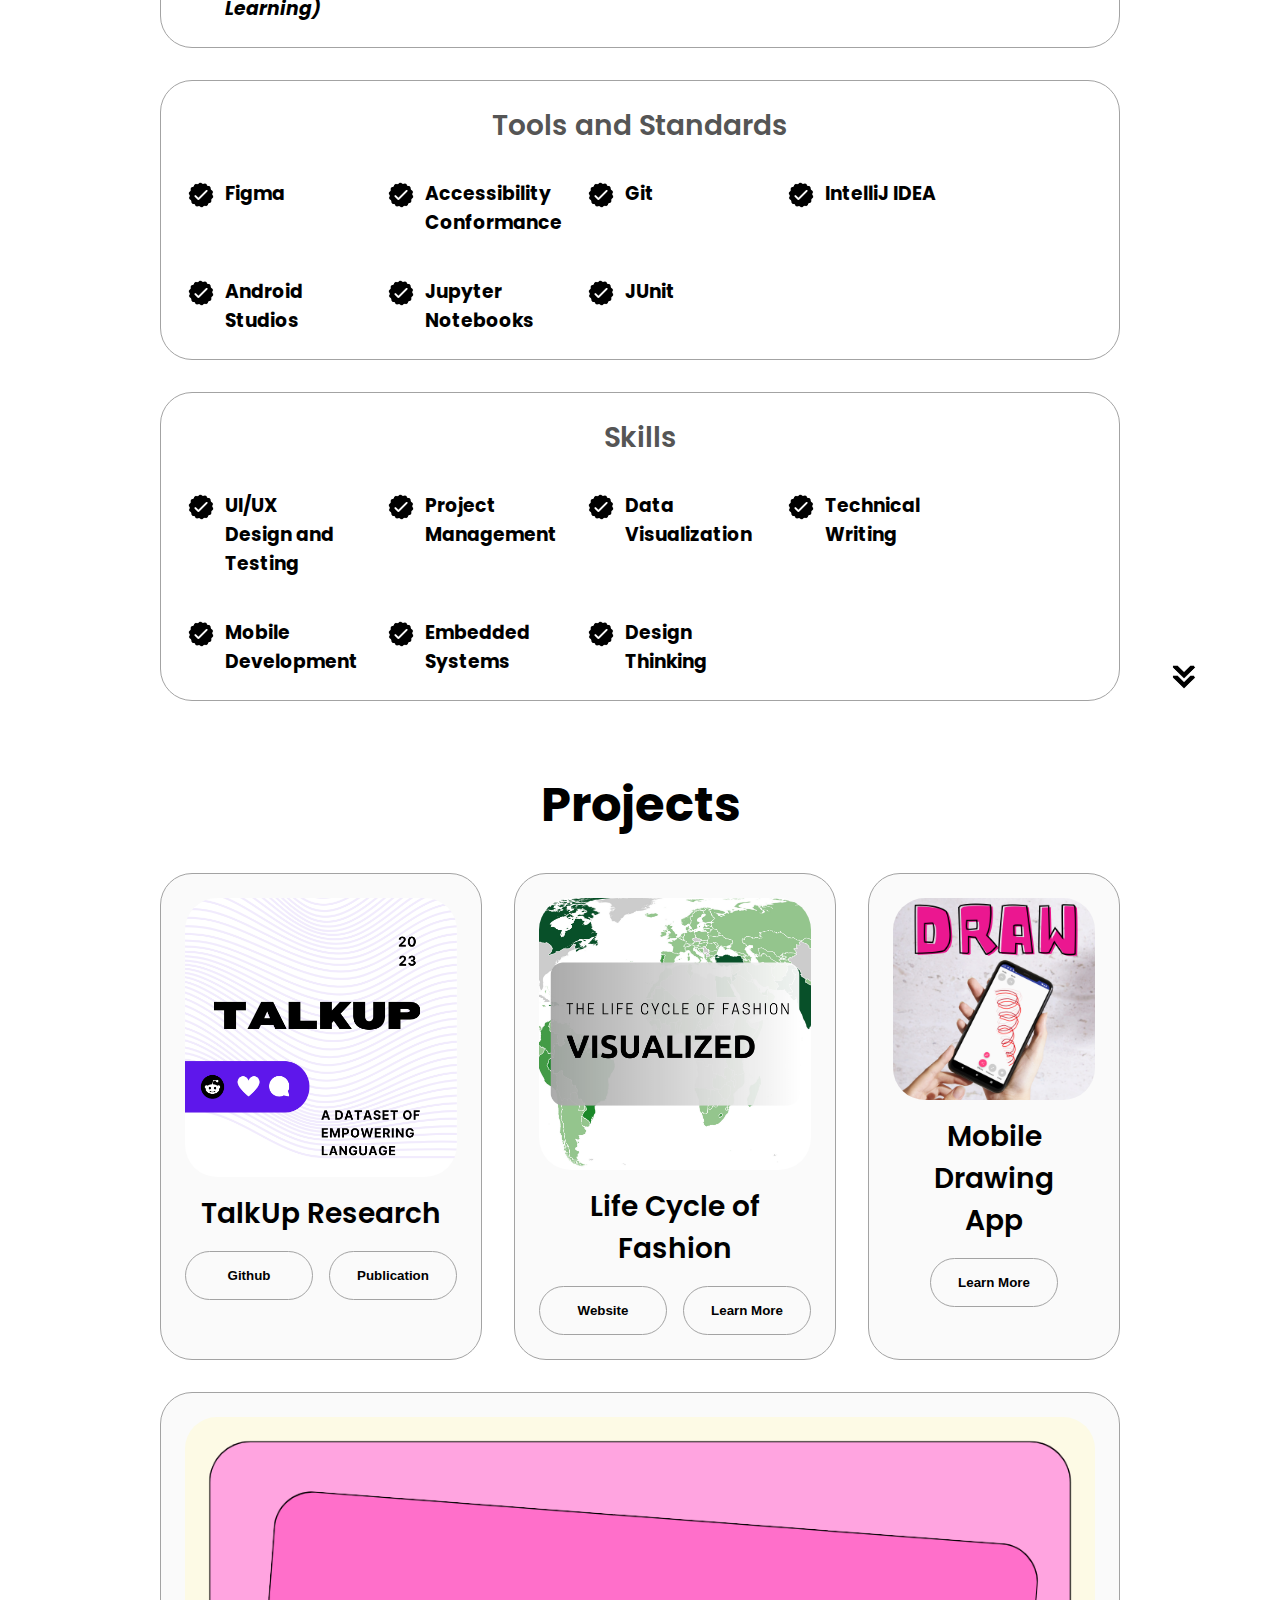
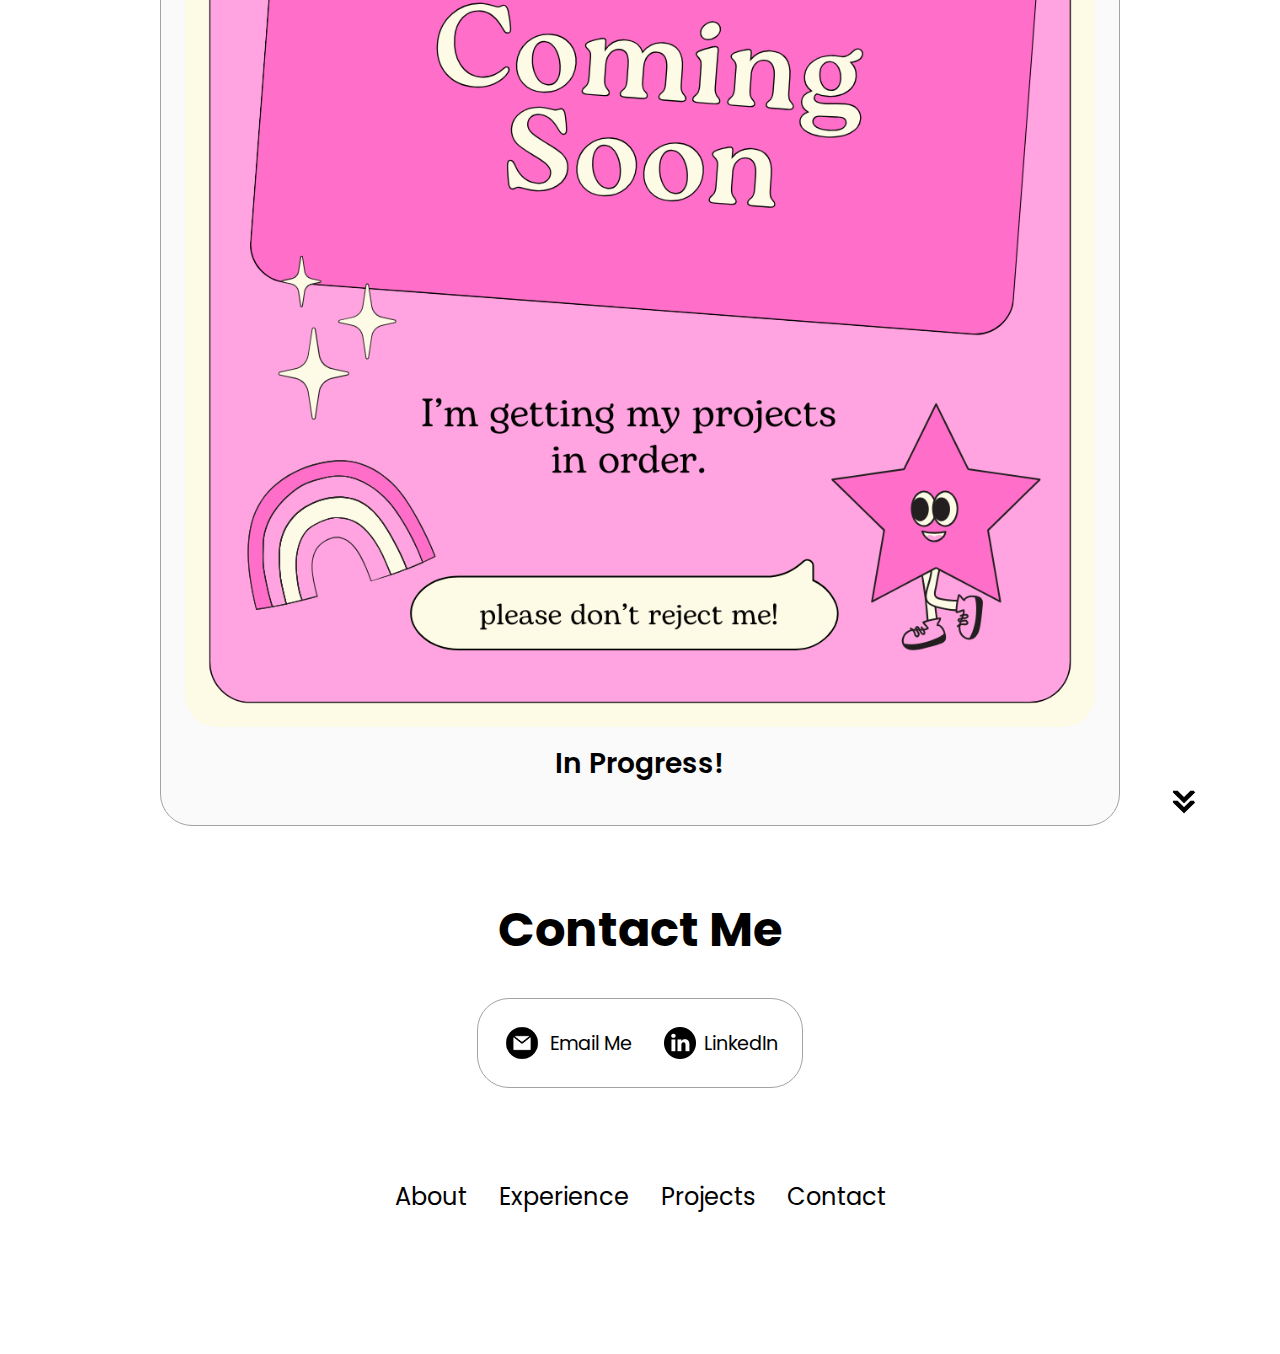
==== commit 5249f00b: "Modify Video" ====
--- a/index.html
+++ b/index.html
@@ -311,7 +311,7 @@
         <!-- Project 3 -->
         <div class="details-container color-container">
           <div class="article-container">
-            <img src="./Assets/draw.png" alt="A hand holds a smartphone. The screen displays an application with a swirly drawing on it. Bright, bold letters 
+            <img src="./assets/draw.png" alt="A hand holds a smartphone. The screen displays an application with a swirly drawing on it. Bright, bold letters 
             above display the word draw." class="project-img" />
           </div>
           <h2 class="experience-sub-title project-title">Mobile Drawing App</h2>
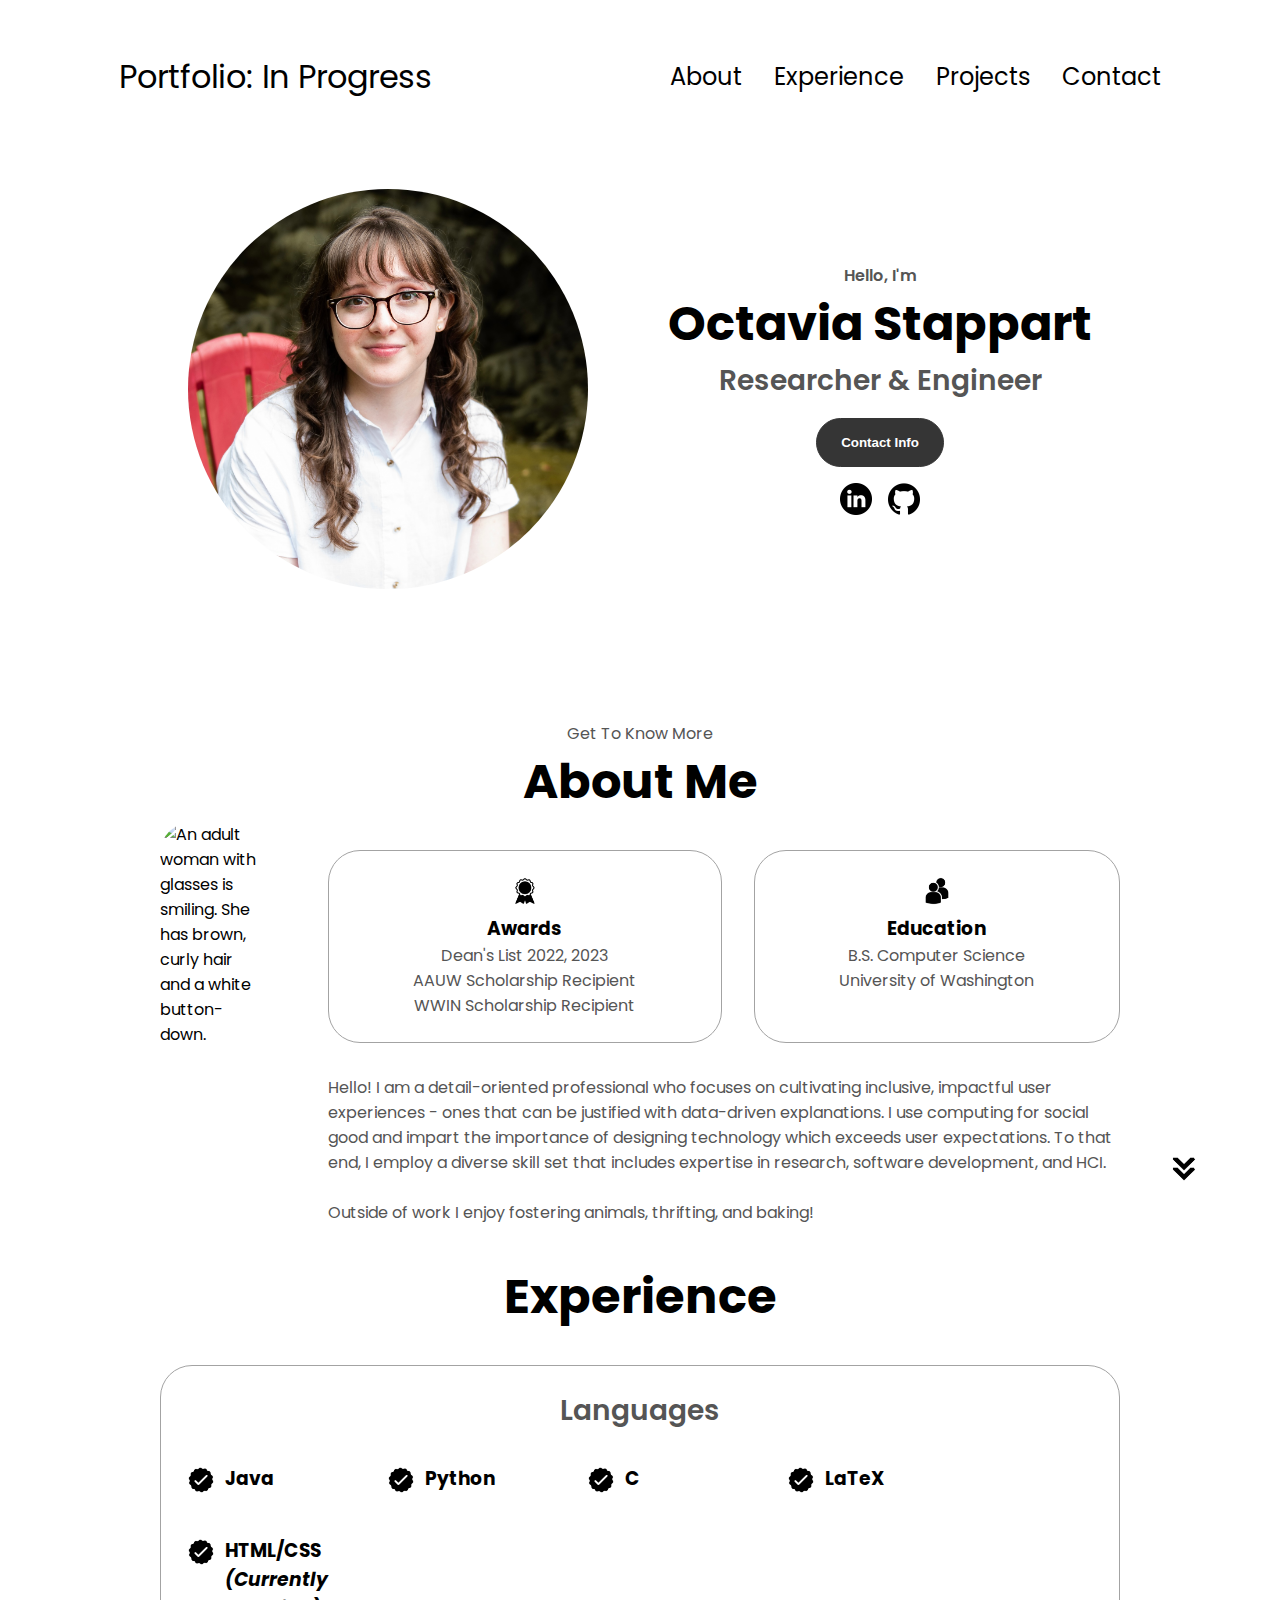
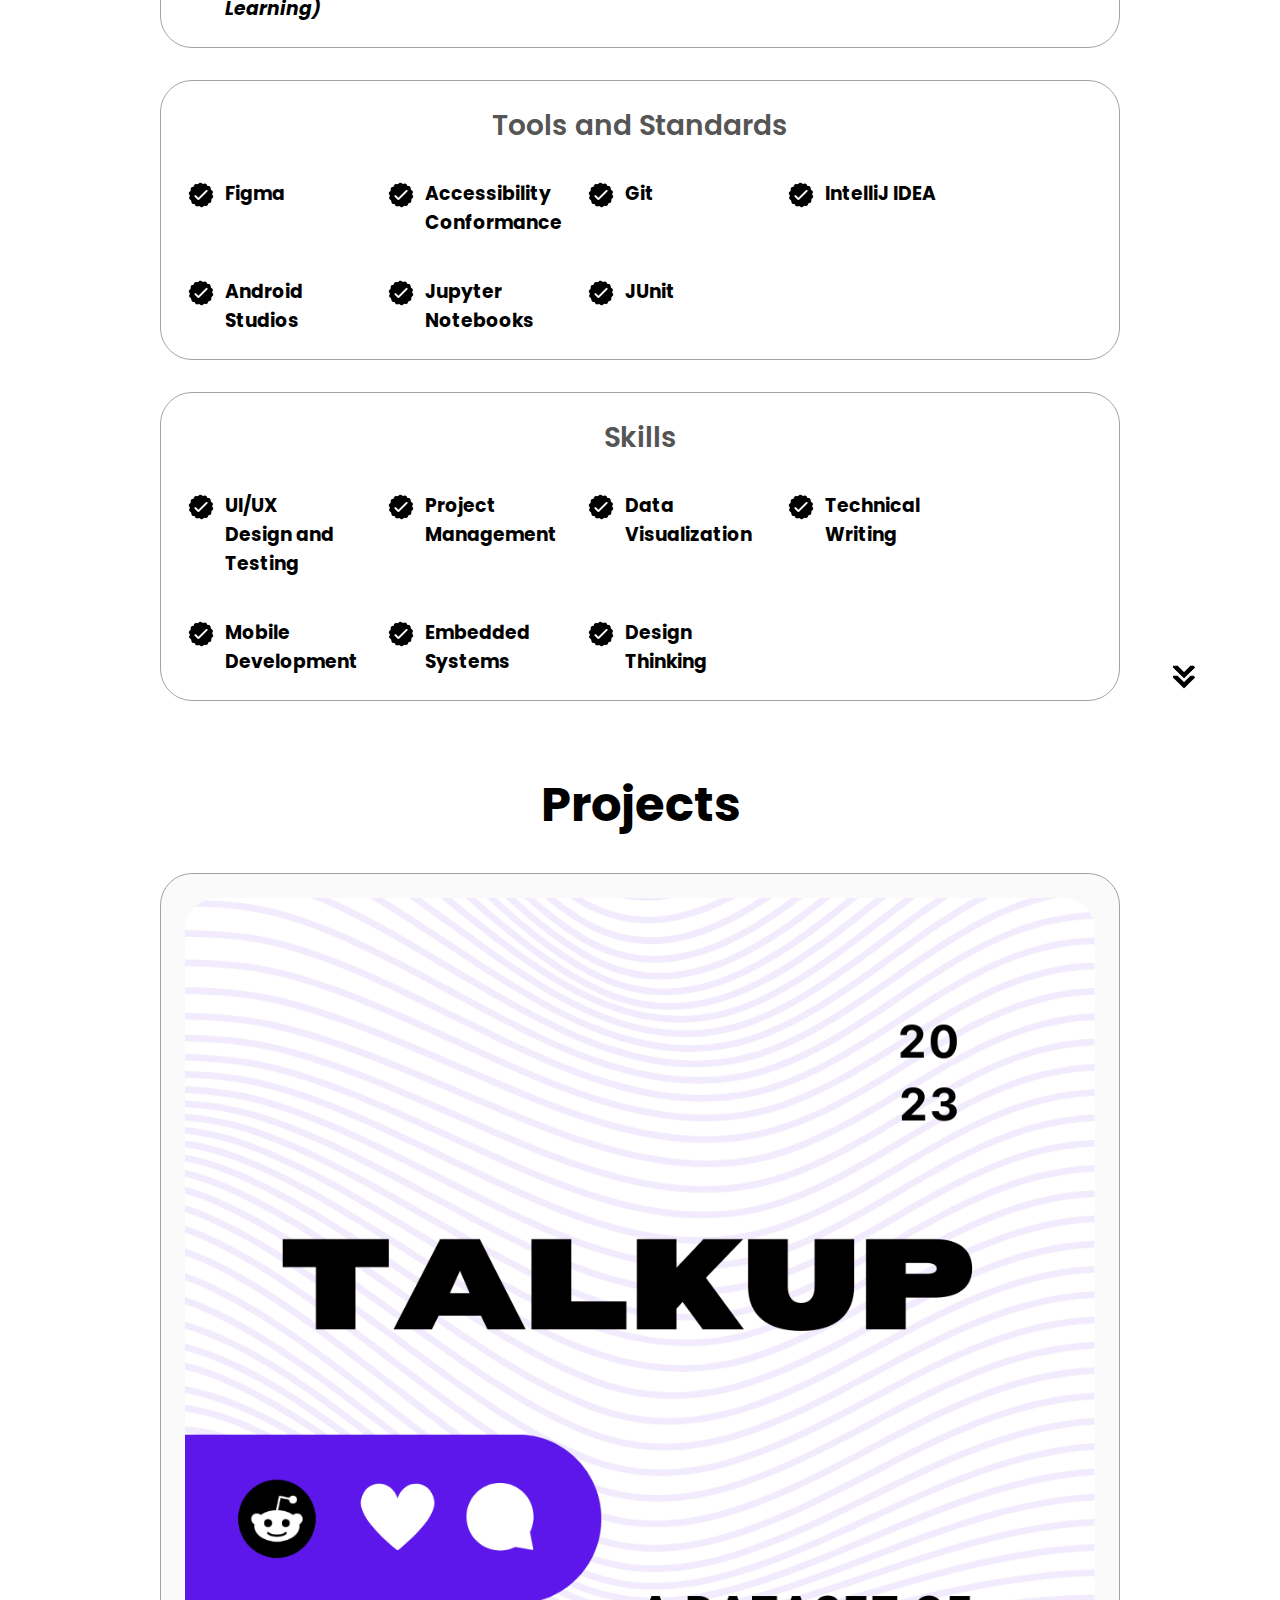
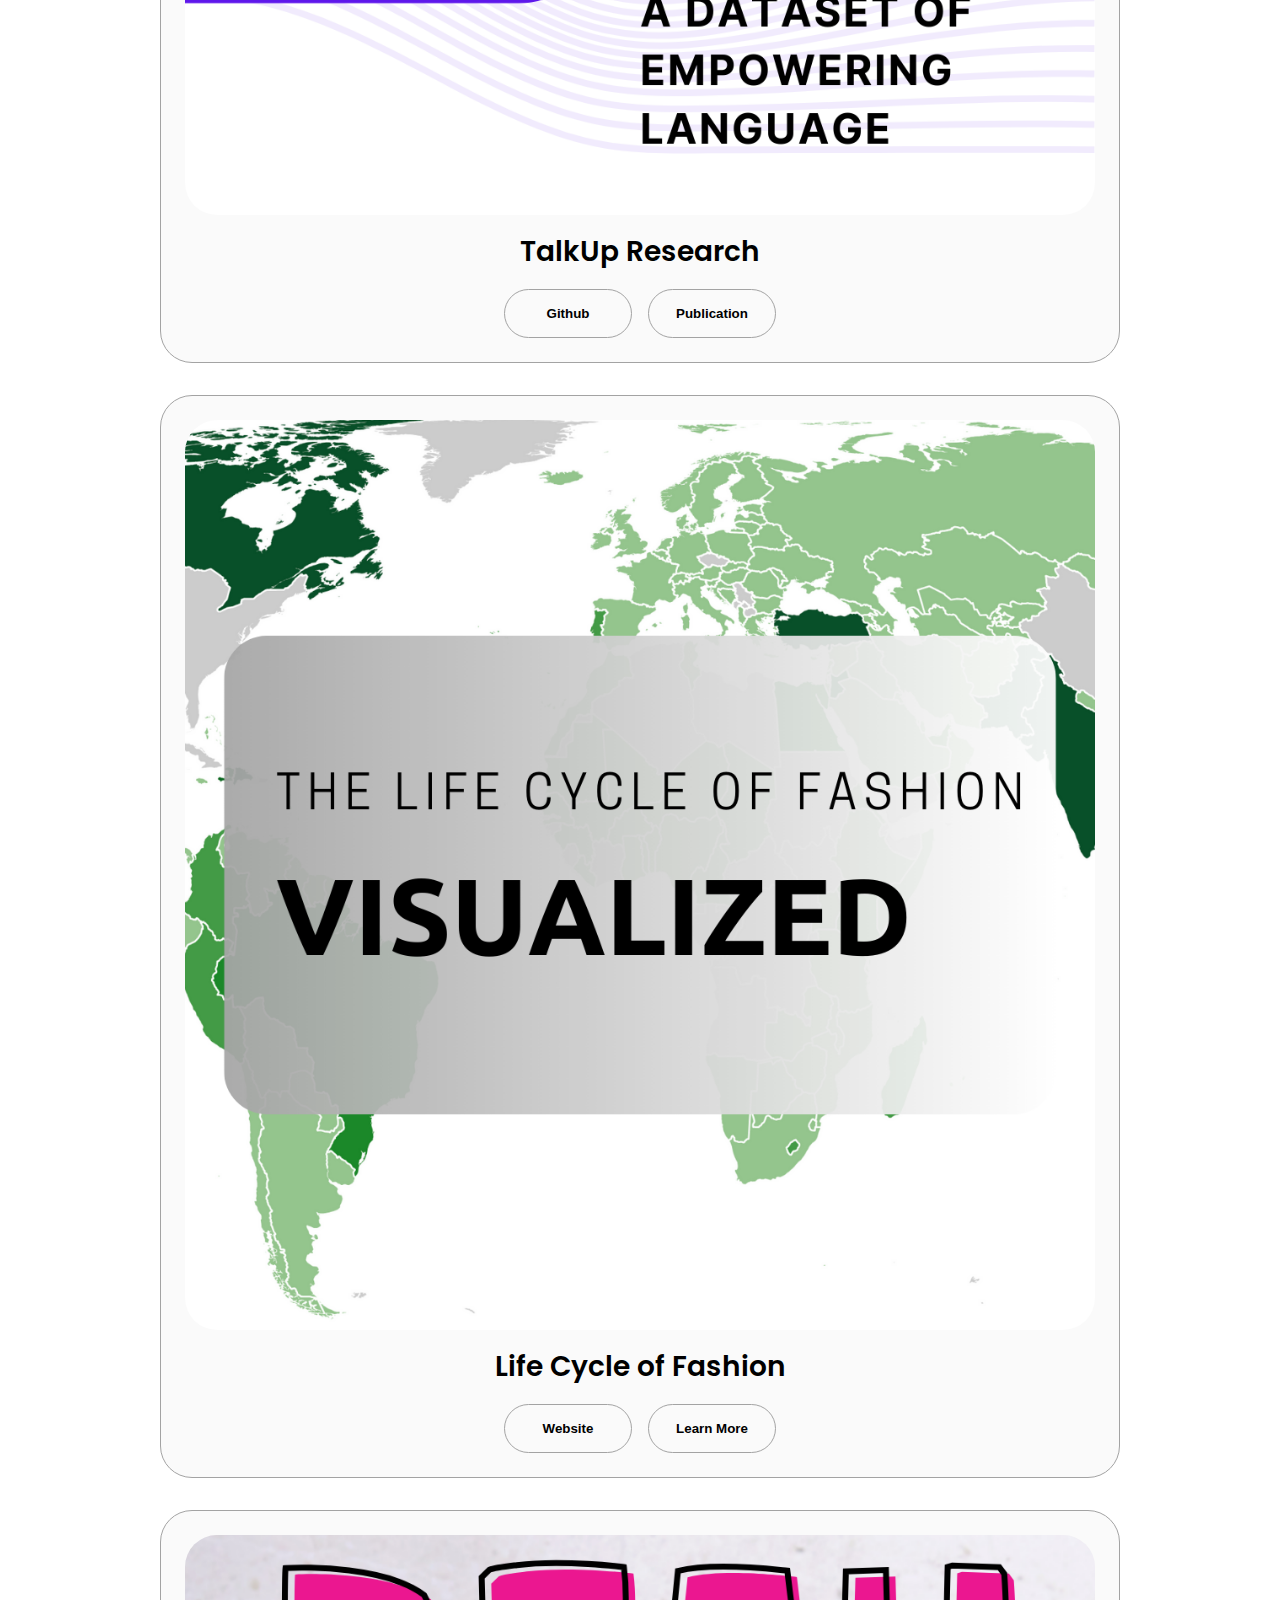
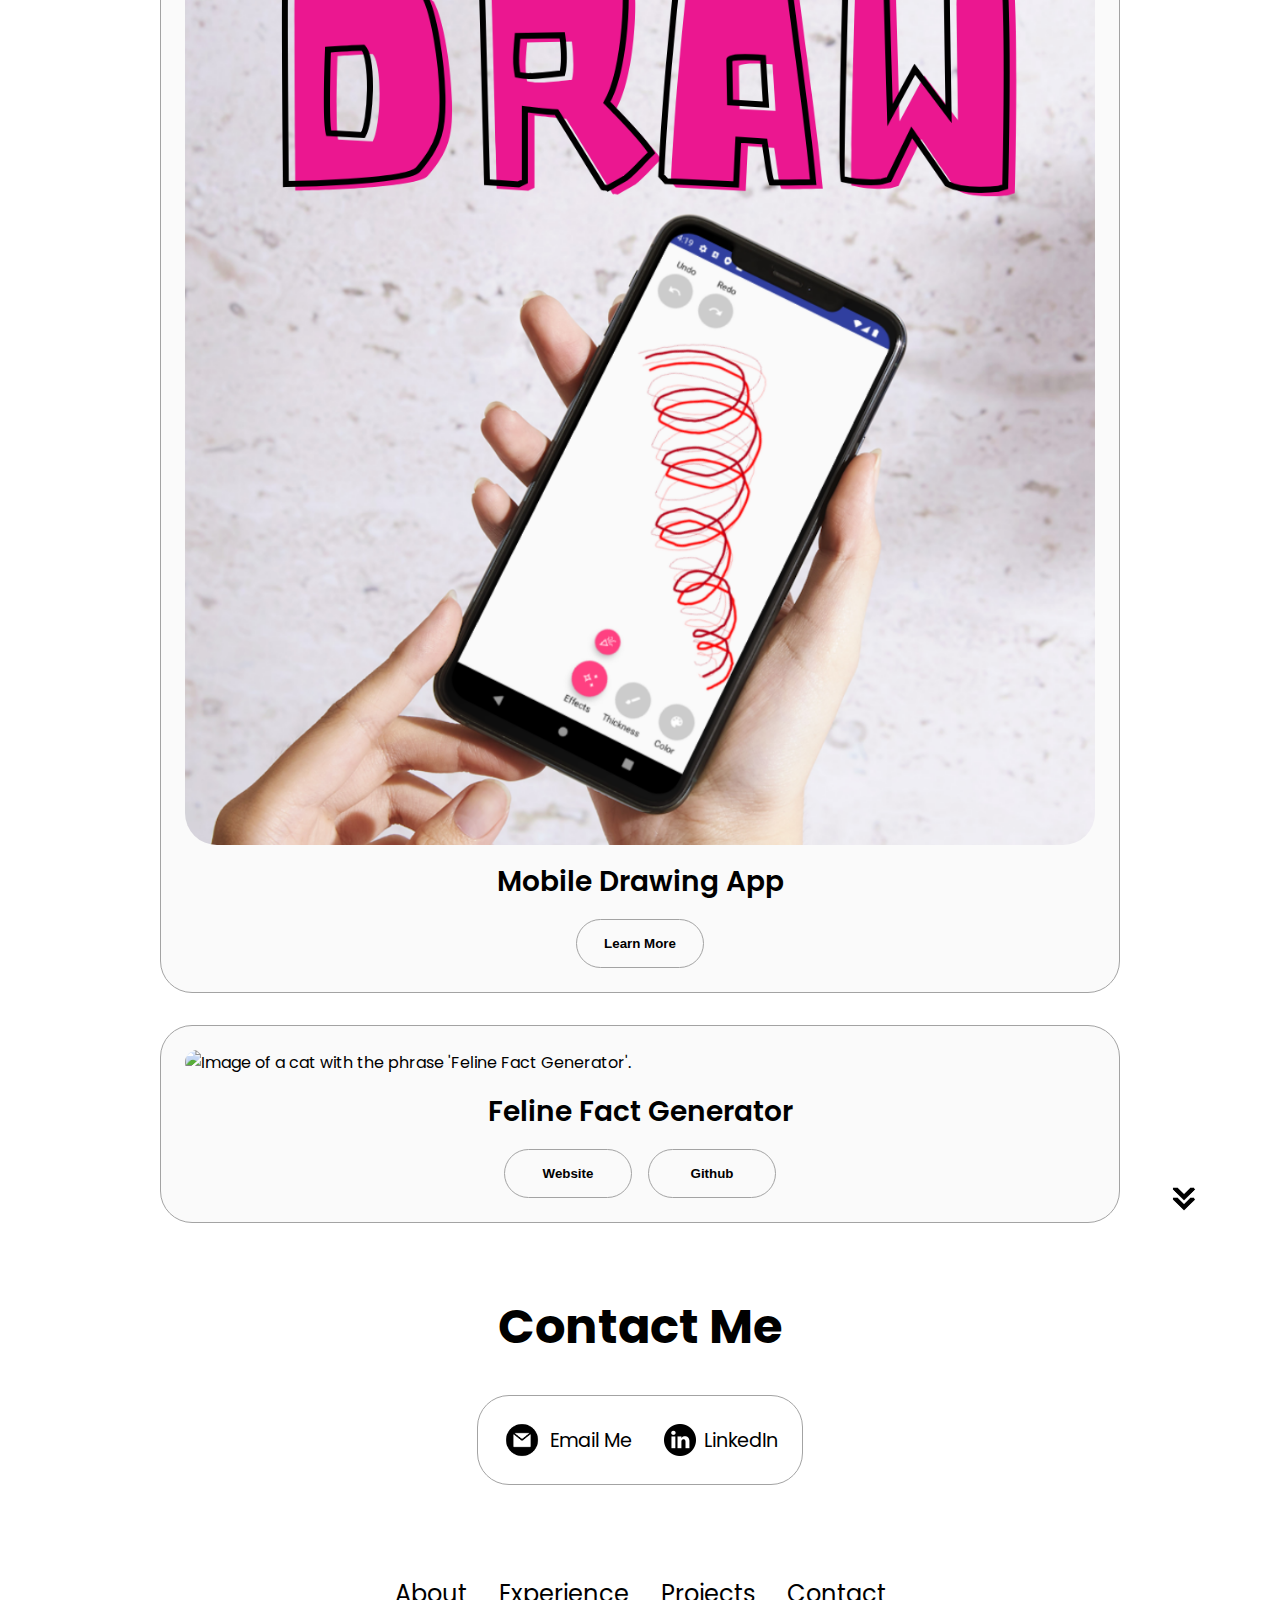
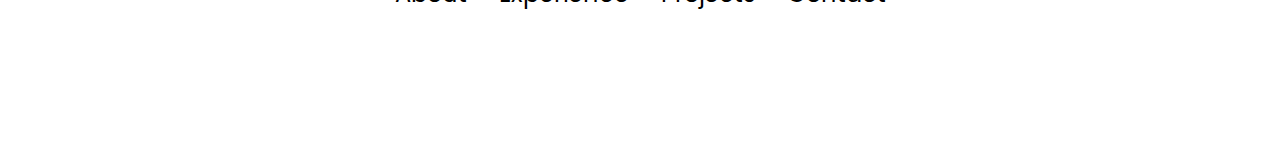
==== commit c85cca57: "Added Feline Fact Generator" ====
--- a/index.html
+++ b/index.html
@@ -326,34 +326,21 @@
           </div>
         </div>
 
-                  <!-- Project 4 -->
-                  <div class="details-container color-container">
-                    <div class="article-container">
-                      <img
-                        src="./Assets/project-3.png"
-                        alt="Project 3"
-                        class="project-img"
-                      />
-                    </div>
-                    <h2 class="experience-sub-title project-title">In Progress!</h2>
-                    <div class="btn-container">
-        <!--               
-                      <button
-                        class="btn btn-color-2 project-btn"
-                        onclick="location.href='https://github.com/ostappart'"
-                      >
-                        Github
-                      </button>
-                      <button
-                        class="btn btn-color-2 project-btn"
-                        onclick="location.href='https://github.com/ostappart'"
-                      >
-                        Live Demo
-                      </button> -->
-                    </div>
+                <!-- Project 4: Feline Fact Generator -->
+                <div class="details-container color-container">
+                  <div class="article-container">
+                    <img src="./assets/feline.png" alt="Image of a cat with the phrase 'Feline Fact Generator'." class="project-img" />
                   </div>
-
-
+                  <h2 class="experience-sub-title project-title">Feline Fact Generator</h2>
+                  <div class="btn-container">
+                    <button class="btn btn-color-2 project-btn" onclick="location.href='https://ostappart.github.io/Feline-Fact-Generator/'">
+                      Website
+                    </button>
+                    <button class="btn btn-color-2 project-btn" onclick="location.href='https://github.com/ostappart/Feline-Fact-Generator'">
+                      Github
+                    </button>
+                  </div>
+                </div>
 
       </div>
     </div>
--- a/style.css
+++ b/style.css
@@ -161,6 +161,8 @@
   min-height: fit-content;
 }
 
+
+
 .section-container {
   display: flex;
 }
@@ -290,9 +292,6 @@
 }
 
 
-flex-direction: row;
-
-
 .about-pic {
   border-radius: 2rem;
 }
@@ -305,7 +304,7 @@
 
 .details-container {
   padding: 1.5rem;
-  flex: 1;
+  flex: auto;
   background: white;
   border-radius: 2rem;
   border: rgb(53, 53, 53) 0.1rem solid;
@@ -322,6 +321,7 @@
   height: 400px;
   width: 400px;
   margin: auto 0;
+  
 }
 
 /* EXPERIENCE SECTION */
@@ -329,8 +329,6 @@
 #experience {
   position: relative;
 }
-
-section#experience {}
 
 .experience-sub-title {
   color: rgb(85, 85, 85);
@@ -351,8 +349,9 @@
 
 .experience-details-container {
   display: flex;
-  justify-content: left;
+  justify-content: center;
   flex-direction: column;
+  
 }
 
 
@@ -363,7 +362,7 @@
   flex-direction: row;
   gap: 2.5rem;
   justify-content: flex-start;
-  align-items: stretch;
+  align-items: normal;
   align-content: flex-start;
 }
 
@@ -384,6 +383,8 @@
 #projects {
   position: relative;
 }
+
+
 
 .color-container {
   border-color: rgb(163, 163, 163);
@@ -472,9 +473,16 @@
   border-radius: 2rem;
   max-width: 100%;
   max-height: 80vh;
-  min-width: 50vh;
-  min-height: auto;
-}
+  /* Set default aspect ratio */
+  min-width: 38vh; /* 2:1 aspect ratio for Pixel 2 */
+  min-height: 18vh; /* Corresponds to a 2:1 aspect ratio */
+}
+
+.square-image {
+  /* For square images */
+  padding-top: 100%; /* 1:1 aspect ratio */
+}
+
 
 .project-text-container {
   flex: 1;
--- a/mediaqueries.css
+++ b/mediaqueries.css
@@ -1,104 +1,116 @@
 @media screen and (max-width: 1400px) {
-    #profile {
-      margin-bottom: 6rem;
-    }
-    .about-containers {
-      flex-wrap: wrap;
-    }
-    #contact,
-    #projects {
-      height: fit-content;
-    }
+  #profile {
+    margin-bottom: 6rem;
+  }
+  .about-containers {
+    flex-wrap: wrap;
+  }
+  #contact,
+  #projects {
+    height: fit-content;
+  }
+}
+
+@media screen and (max-width: 1200px) {
+  #desktop-nav {
+    display: none;
+  }
+  #hamburger-nav {
+    display: flex;
+  }
+  #experience,
+  .experience-details-container {
+    margin-top: 2rem;
+  }
+  #profile,
+  .section-container {
+    display: block;
+    margin-bottom: 40vh;
+  }
+  .arrow {
+    display: none;
+  }
+  section,
+  .section-container {
+    height: fit-content;
+  }
+  section {
+    margin: 0 5%;
+  }
+  .section__pic-container {
+    width: 275px;
+    height: 275px;
+    margin: 0 auto 2rem;
+  }
+  .about-containers {
+    margin-top: 0;
+  }
+}
+
+/* Mobile Devices */
+@media screen and (max-width: 600px) {
+  #desktop-nav {
+    display: none;
+  }
+  hamburger-nav {
+    display: flex;
+  }
+  #contact,
+  footer {
+    height: 40vh;
+  }
+  #profile {
+    height: 83vh;
+    margin-bottom: 40vh;
+  }
+
+  article {
+    font-size: 1rem;
+  }
+  footer nav {
+    height: fit-content;
+    margin-bottom: 2rem;
+  }
+  .about-containers,
+  .contact-info-upper-container,
+  .btn-container {
+    flex-wrap: wrap;
+    
+  }
+  .contact-info-container {
+    margin: 0;
+  }
+  .contact-info-container p,
+  .nav-links li a {
+    font-size: 1rem;
+  }
+  .section__pic-container, .image-with-text {
+    justify-content:center;
+  }
+  .experience-sub-title {
+    font-size: 1.25rem;
+  }
+  .logo {
+    font-size: 1.5rem;
+  }
+  .nav-links {
+    flex-direction: column;
+    gap: 0.5rem;
+    text-align: center;
+  }
+
+  .section__text__p2 {
+    font-size: 1.25rem;
   }
   
-  @media screen and (max-width: 1200px) {
-    #desktop-nav {
-      display: none;
-    }
-    #hamburger-nav {
-      display: flex;
-    }
-    #experience,
-    .experience-details-container {
-      margin-top: 2rem;
-    }
-    #profile,
-    .section-container {
-      display: block;
-      margin-bottom: 40vh;
+  .project-text-container {
+    margin-top: 1rem;
+    min-width: 80vw;
+    max-width: 90vw;
+    justify-content: center;
+  }
 
-    }
-    .arrow {
-      display: none;
-    }
-    section,
-    .section-container {
-      height: fit-content;
-    }
-    section {
-      margin: 0 5%;
-    }
-    .section__pic-container {
-      width: 275px;
-      height: 275px;
-      margin: 0 auto 2rem;
-    }
-    .about-containers {
-      margin-top: 0;
-    }
-  }
+   
+
   
-  @media screen and (max-width: 600px) {
-    #contact,
-    footer {
-      height: 40vh;
-    }
-    #profile {
-      height: 83vh;
-      margin-bottom: 40vh;
-    }
-    article {
-      font-size: 1rem;
-    }
-    footer nav {
-      height: fit-content;
-      margin-bottom: 2rem;
-    }
-    .about-containers,
-    .contact-info-upper-container,
-    .btn-container {
-      flex-wrap: wrap;
-    }
-    .contact-info-container {
-      margin: 0;
-    }
-    .contact-info-container p,
-    .nav-links li a {
-      font-size: 1rem;
-    }
-    .experience-sub-title {
-      font-size: 1.25rem;
-    }
-    .logo {
-      font-size: 1.5rem;
-    }
-    .nav-links {
-      flex-direction: column;
-      gap: 0.5rem;
-      text-align: center;
-    }
-    .section__pic-container {
-      width: auto;
-      height: 46vw;
-      justify-content: center;
-    }
-    .section__text__p2 {
-      font-size: 1.25rem;
-    }
-    .title {
-      font-size: 2rem;
-    }
-    .text-container {
-      text-align: justify;
-    }
-  }+}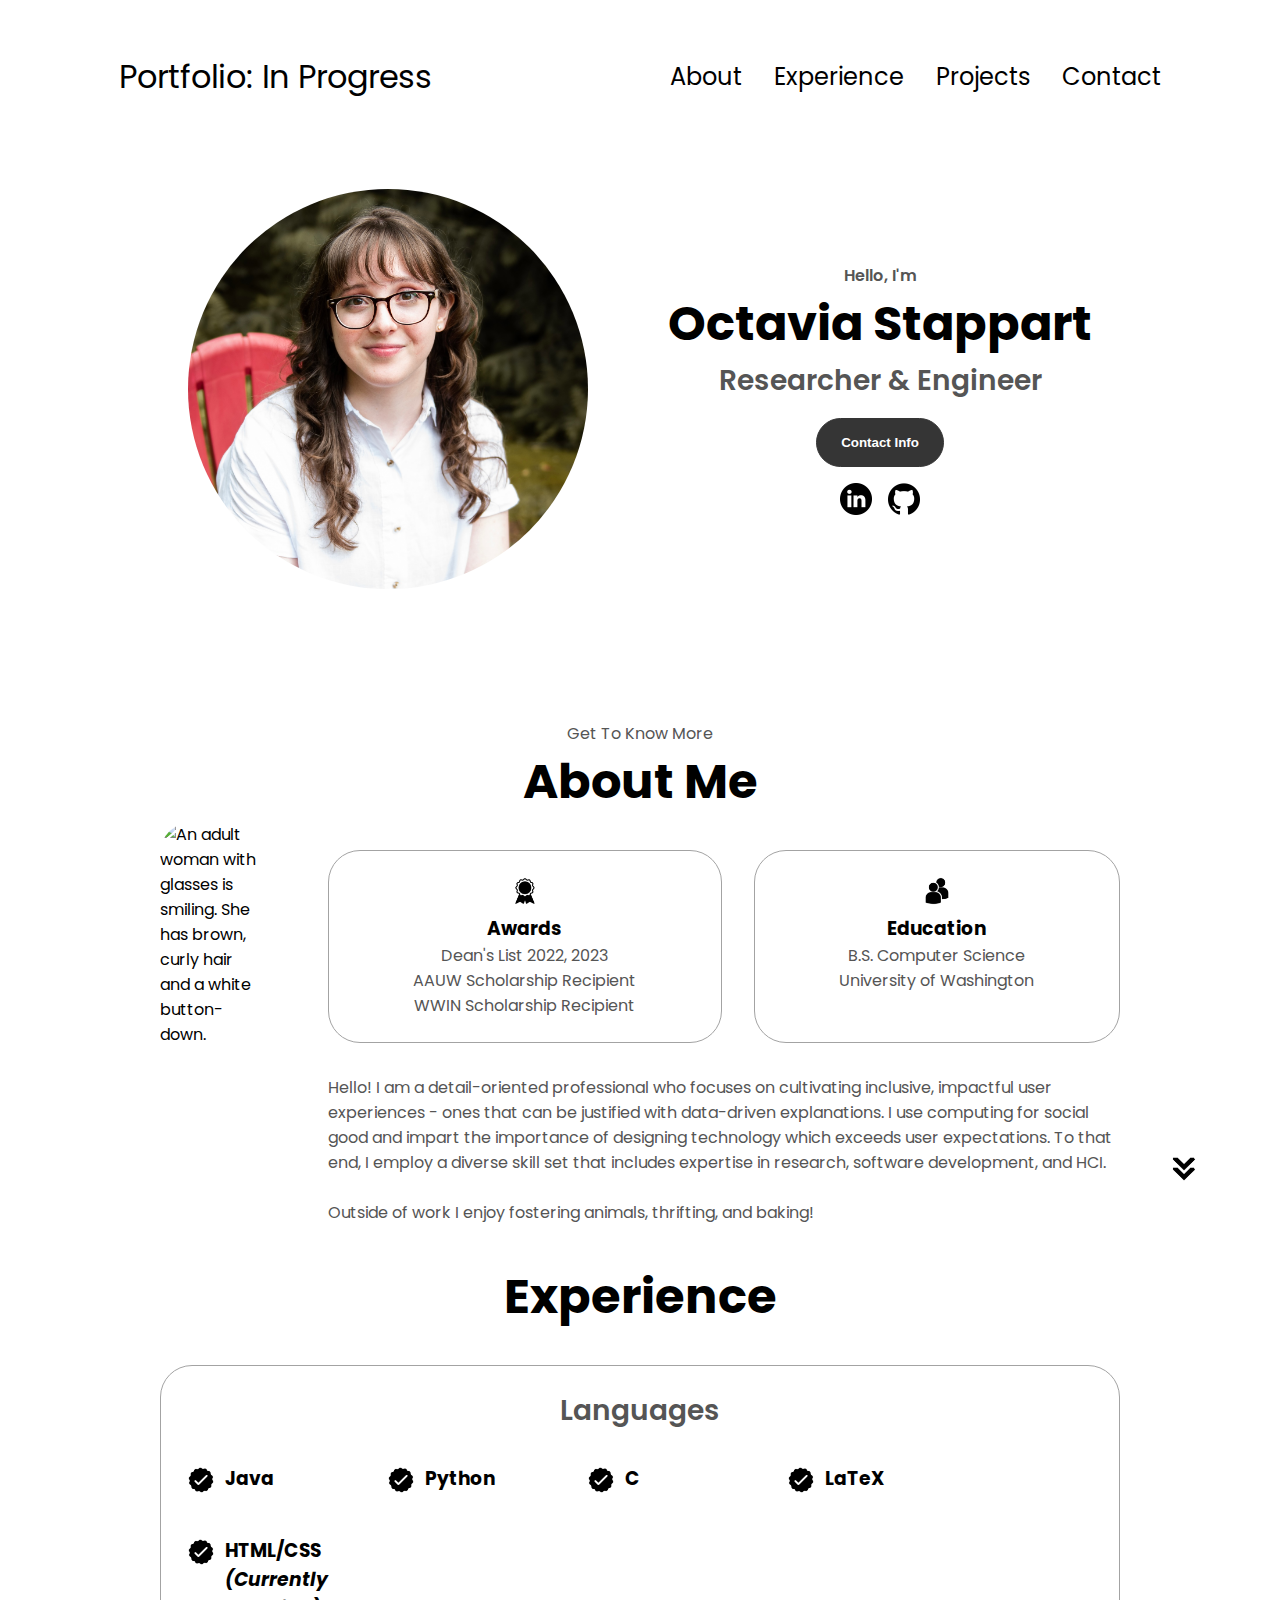
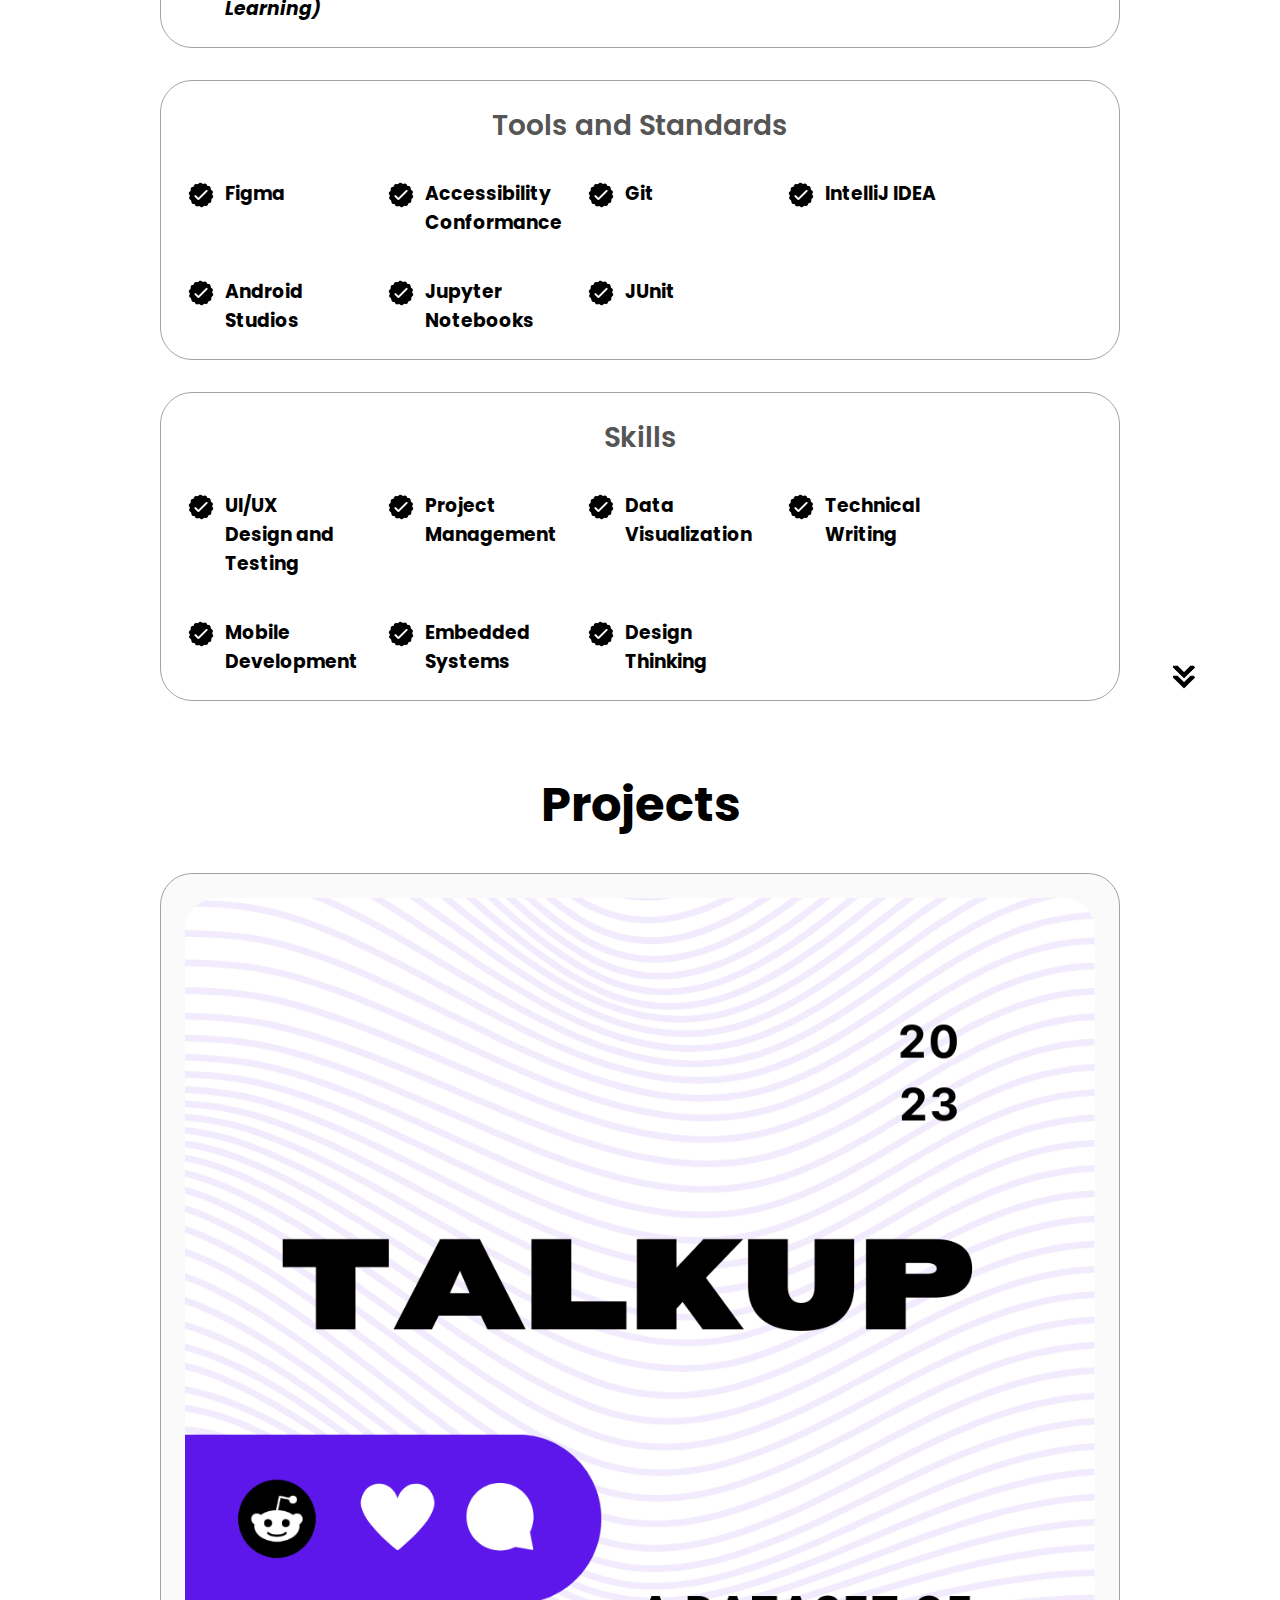
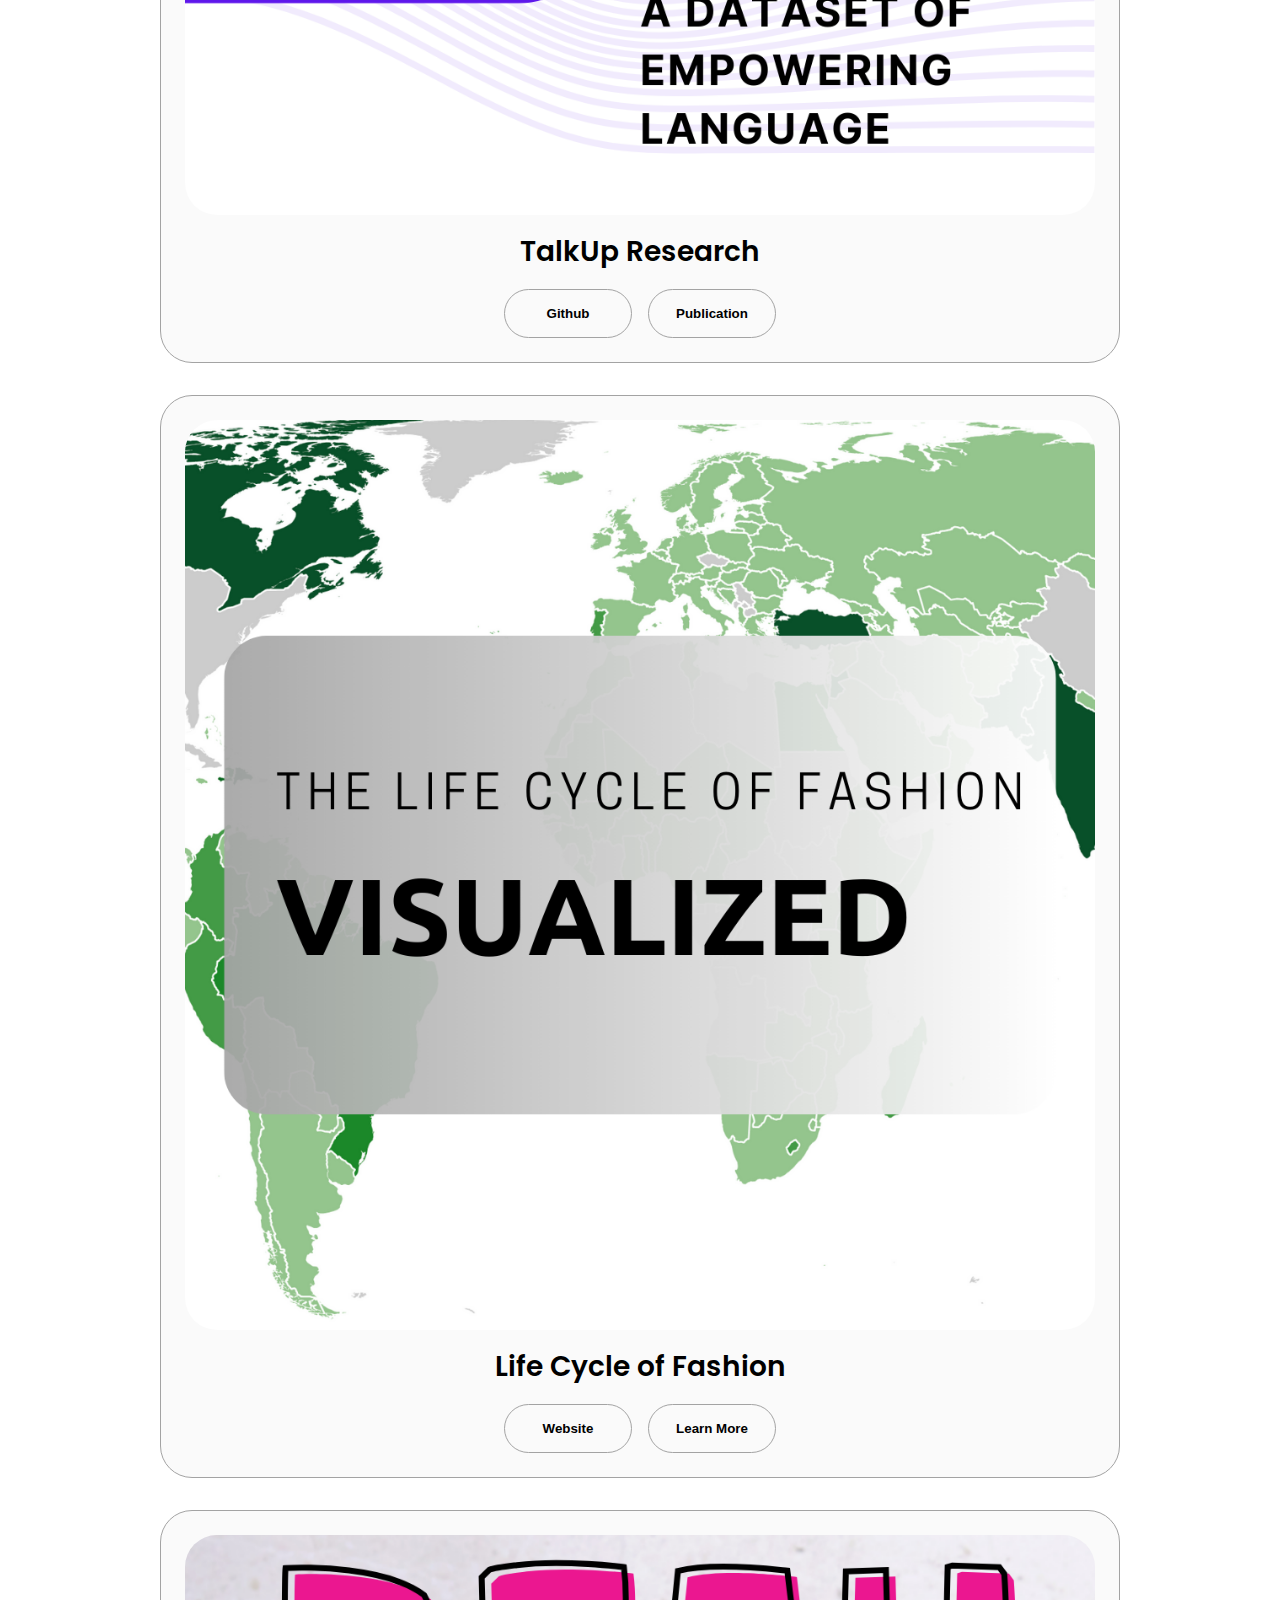
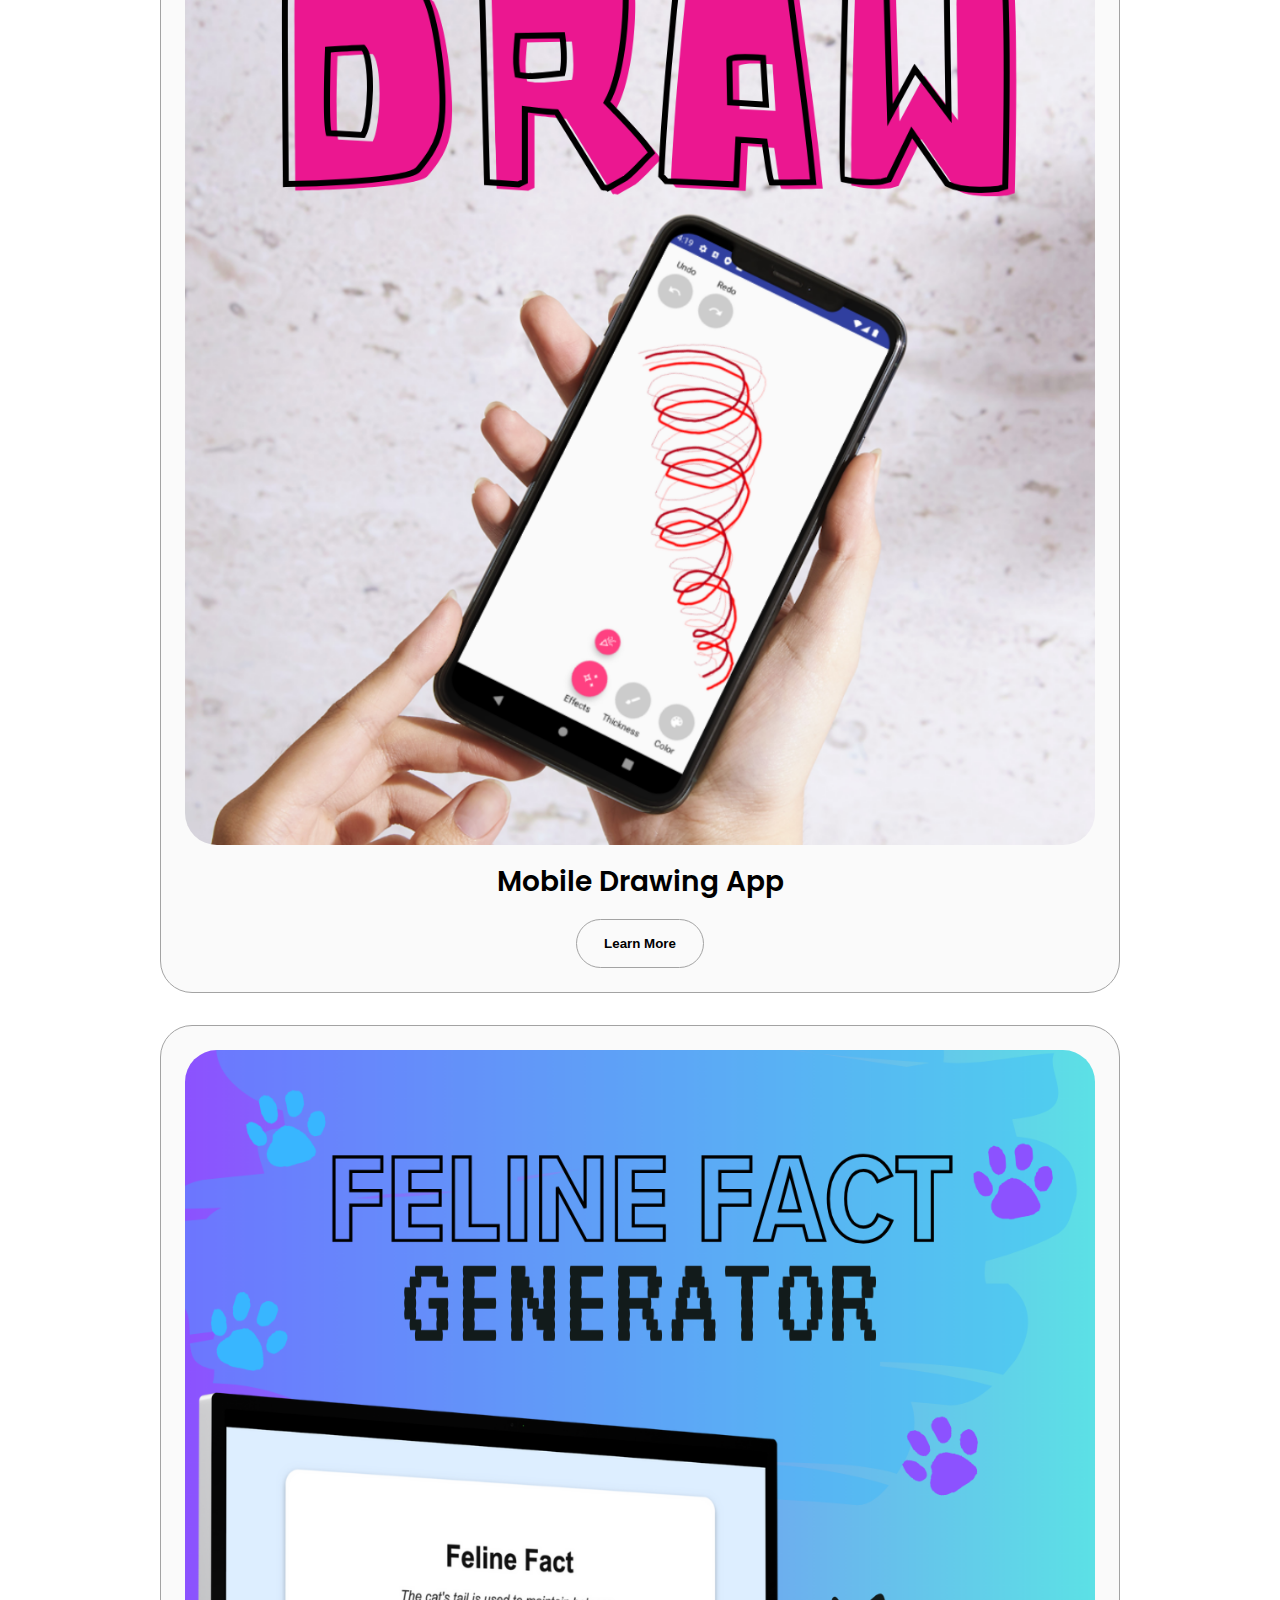
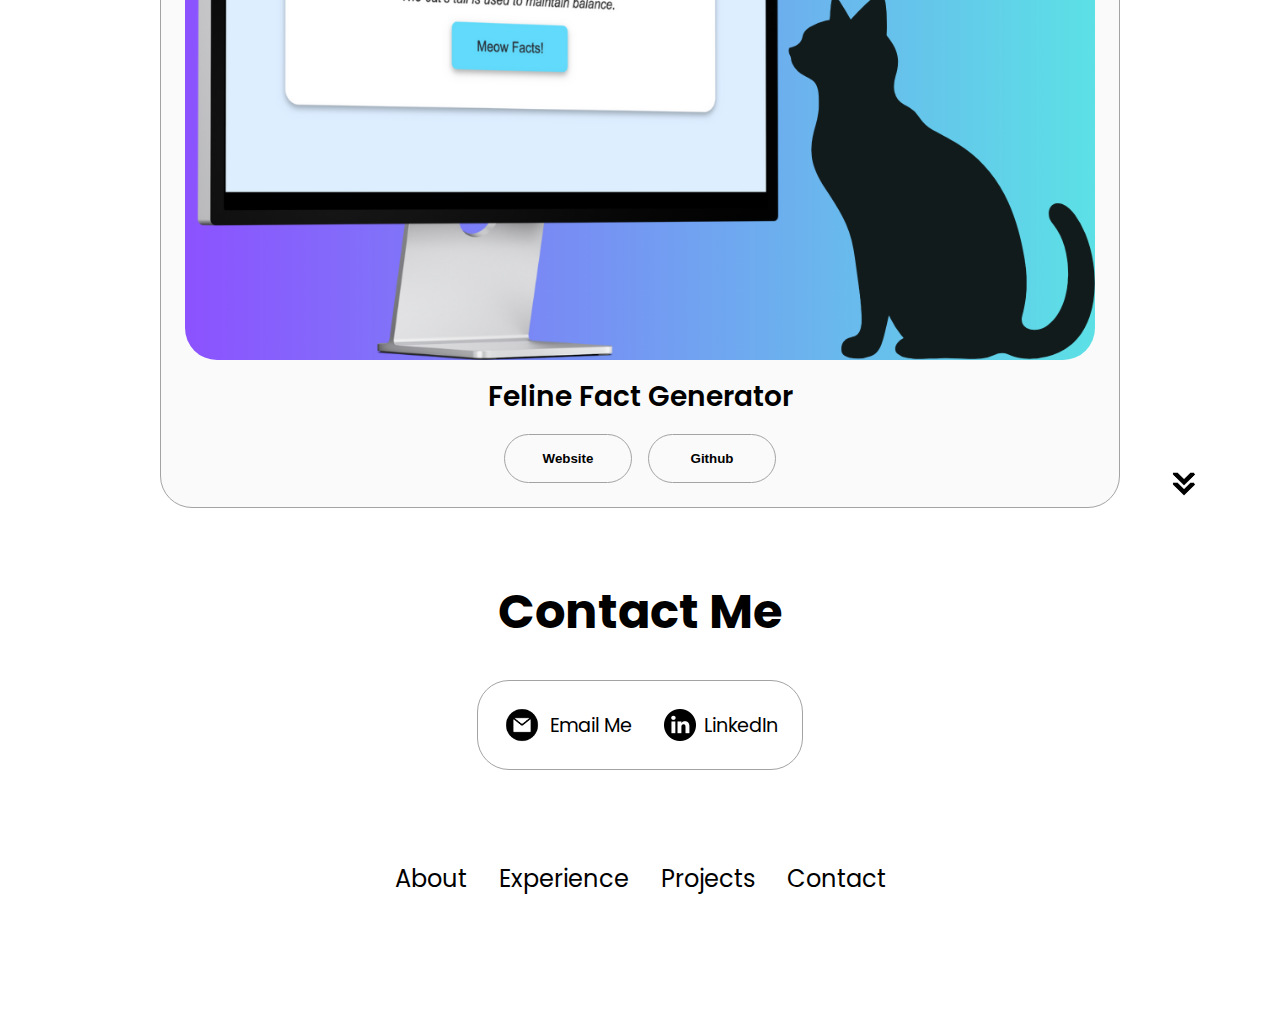
==== commit 68f30ade: "Fix Typo" ====
--- a/index.html
+++ b/index.html
@@ -316,31 +316,31 @@
           </div>
           <h2 class="experience-sub-title project-title">Mobile Drawing App</h2>
           <div class="btn-container">
-                          
-              <button
-                class="btn btn-color-2 project-btn"
-                onclick="location.href='draw.html#draw'"
-              >
-                Learn More
-              </button>
-          </div>
-        </div>
-
-                <!-- Project 4: Feline Fact Generator -->
-                <div class="details-container color-container">
-                  <div class="article-container">
-                    <img src="./assets/feline.png" alt="Image of a cat with the phrase 'Feline Fact Generator'." class="project-img" />
-                  </div>
-                  <h2 class="experience-sub-title project-title">Feline Fact Generator</h2>
-                  <div class="btn-container">
-                    <button class="btn btn-color-2 project-btn" onclick="location.href='https://ostappart.github.io/Feline-Fact-Generator/'">
-                      Website
-                    </button>
-                    <button class="btn btn-color-2 project-btn" onclick="location.href='https://github.com/ostappart/Feline-Fact-Generator'">
-                      Github
-                    </button>
-                  </div>
-                </div>
+
+            <button class="btn btn-color-2 project-btn" onclick="location.href='draw.html#draw'">
+              Learn More
+            </button>
+          </div>
+        </div>
+
+        <!-- Project 4: Feline Fact Generator -->
+        <div class="details-container color-container">
+          <div class="article-container">
+            <img src="./Assets/feline.png" alt="Image of a cat with the phrase 'Feline Fact Generator'."
+              class="project-img" />
+          </div>
+          <h2 class="experience-sub-title project-title">Feline Fact Generator</h2>
+          <div class="btn-container">
+            <button class="btn btn-color-2 project-btn"
+              onclick="location.href='https://ostappart.github.io/Feline-Fact-Generator/'">
+              Website
+            </button>
+            <button class="btn btn-color-2 project-btn"
+              onclick="location.href='https://github.com/ostappart/Feline-Fact-Generator'">
+              Github
+            </button>
+          </div>
+        </div>
 
       </div>
     </div>
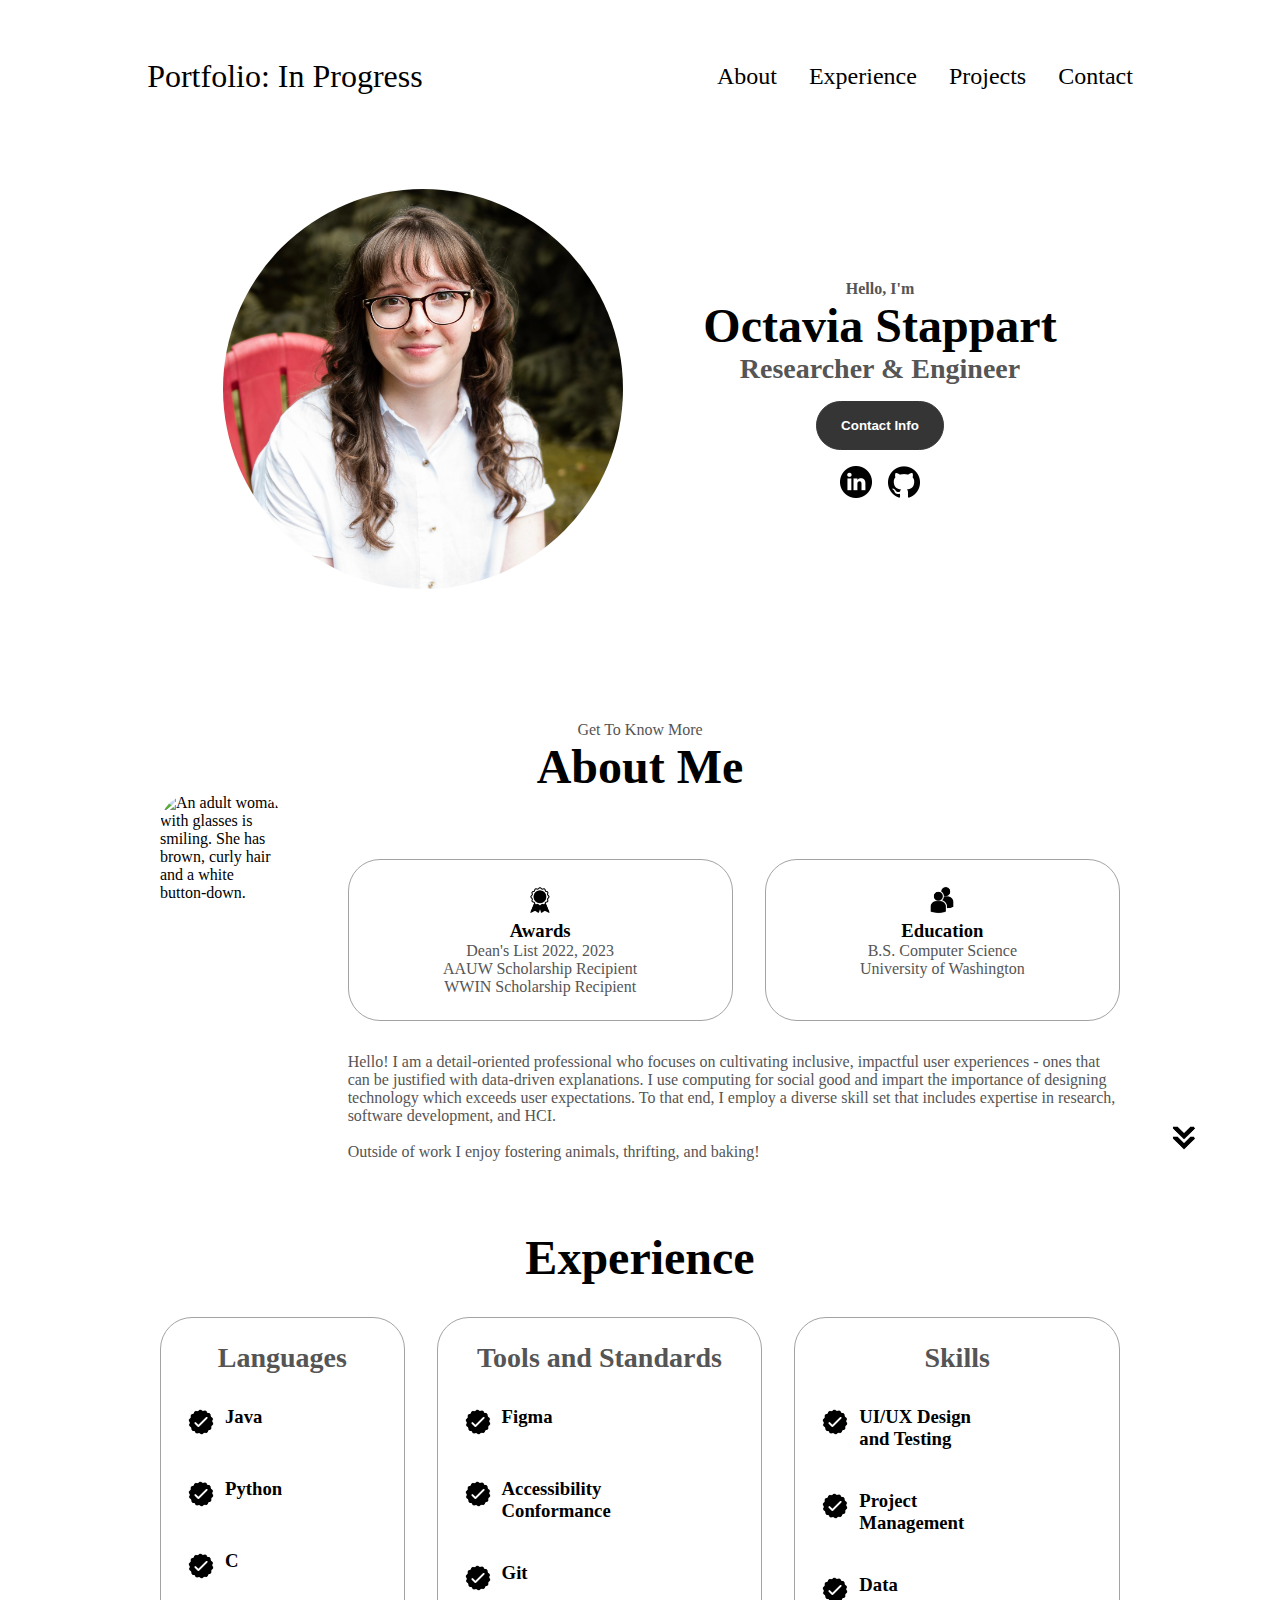
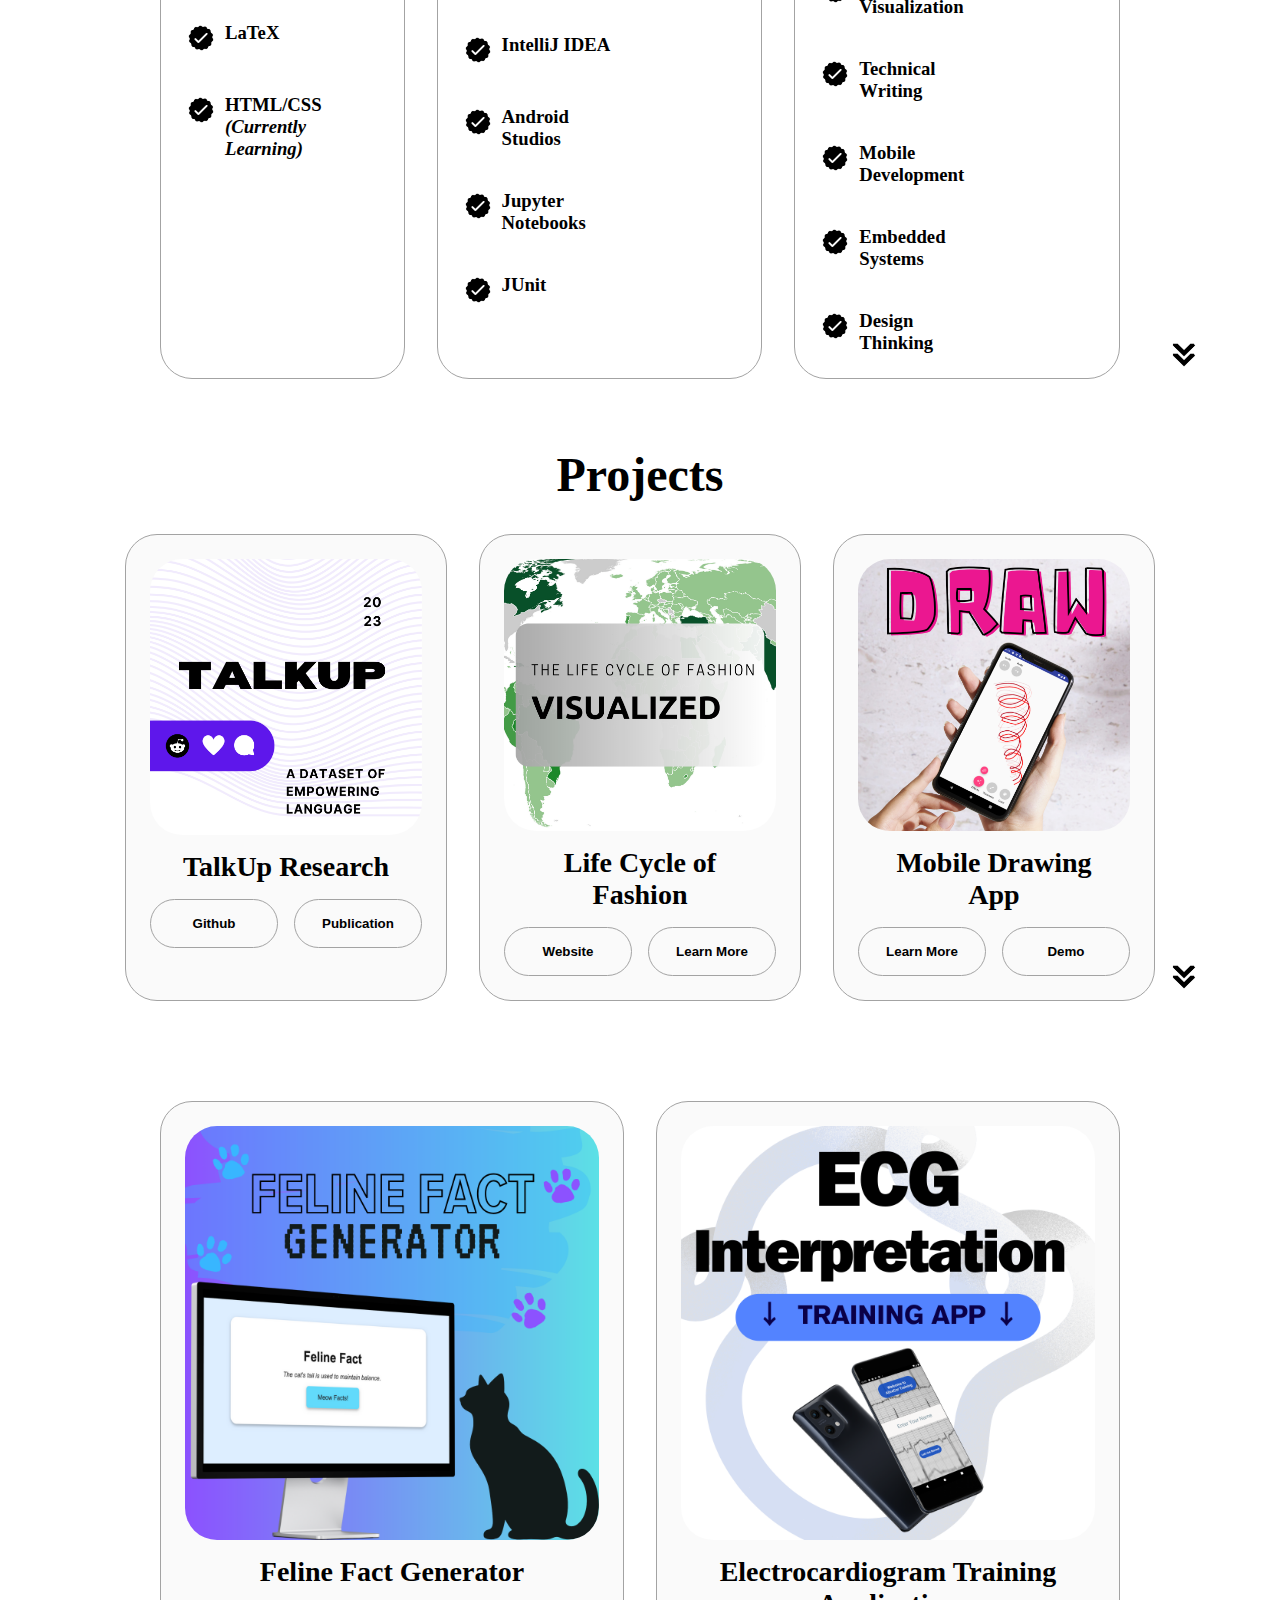
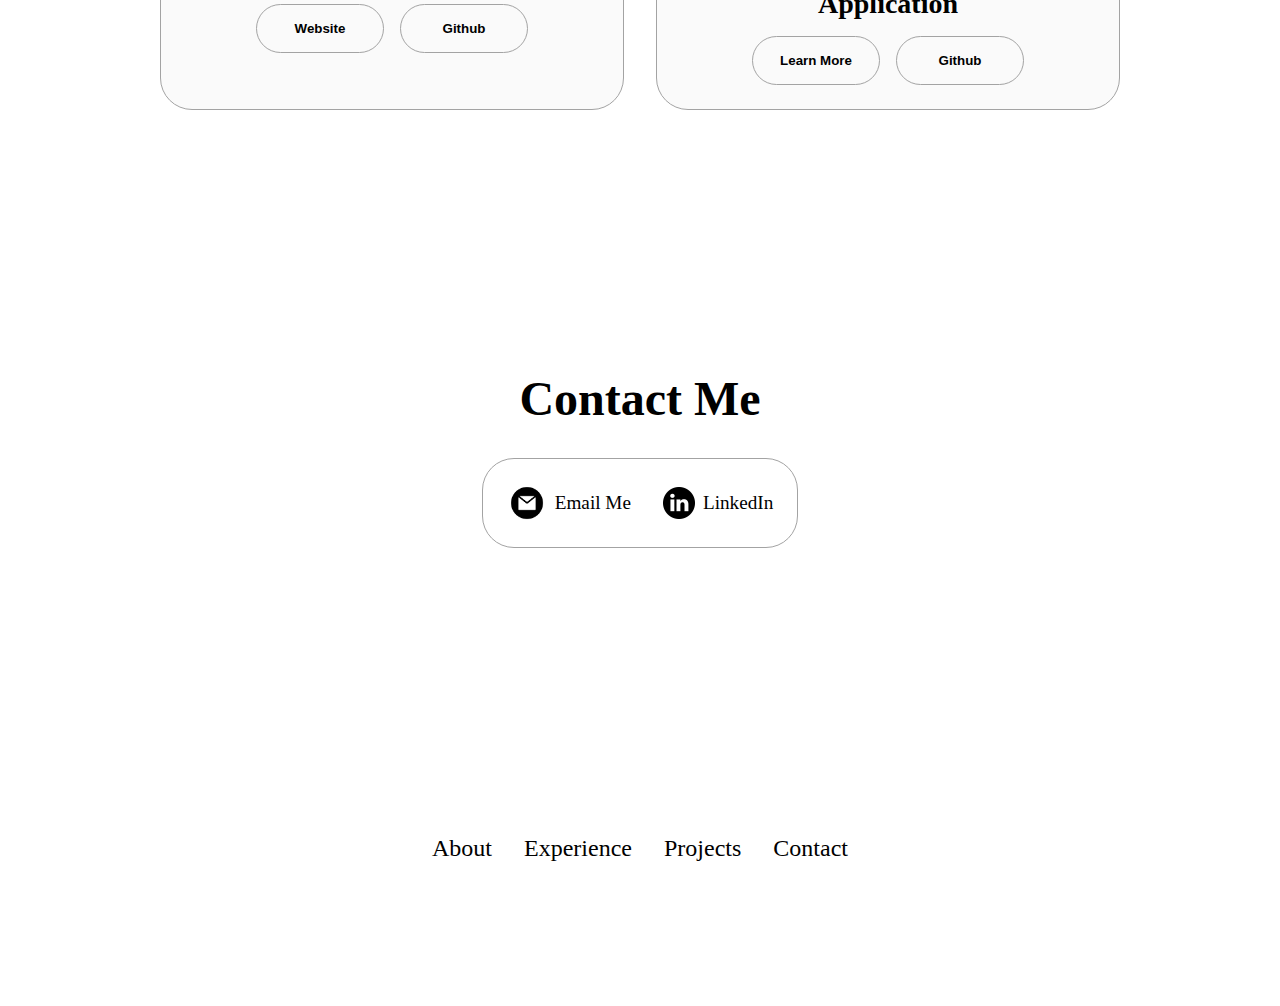
==== commit 4362ef76: "Add CVD Page" ====
--- a/index.html
+++ b/index.html
@@ -274,7 +274,7 @@
     <div class="experience-details-container">
       <div class="about-containers">
         <!--  -->
-        <!-- Project 1 Beginning -->
+        <!-- Project 1: TalkUp  -->
         <div class="details-container color-container">
           <div class="article-container">
             <a href="https://arxiv.org/pdf/2305.14326.pdf"> <img src="./Assets/project-1.png"
@@ -292,7 +292,7 @@
           </div>
         </div>
 
-        <!-- Project 2 -->
+        <!-- Project 2: Life Cycle of Fashion -->
         <div class="details-container color-container">
           <div class="article-container">
             <img src="./Assets/life-cycle-of-fashion.png" alt="The Life Cycle of Fashion" class="project-img" />
@@ -308,7 +308,7 @@
             </button>
           </div>
         </div>
-        <!-- Project 3 -->
+        <!-- Project 3: Draw -->
         <div class="details-container color-container">
           <div class="article-container">
             <img src="./assets/draw.png" alt="A hand holds a smartphone. The screen displays an application with a swirly drawing on it. Bright, bold letters 
@@ -316,13 +316,25 @@
           </div>
           <h2 class="experience-sub-title project-title">Mobile Drawing App</h2>
           <div class="btn-container">
-
             <button class="btn btn-color-2 project-btn" onclick="location.href='draw.html#draw'">
               Learn More
             </button>
-          </div>
-        </div>
-
+            <button class="btn btn-color-2 project-btn" onclick="location.href='draw-video.html'">
+              Demo
+            </button>
+          </div>
+        </div>
+      </div>
+    </div>
+    <img src="./Assets/arrow.png" alt="Arrow icon" class="icon arrow" onclick="location.href='./#contact'" />
+  </section>
+
+
+
+
+  <section id="projects-block-two">
+    <div class="experience-details-container">
+      <div class="about-containers">
         <!-- Project 4: Feline Fact Generator -->
         <div class="details-container color-container">
           <div class="article-container">
@@ -342,10 +354,35 @@
           </div>
         </div>
 
+        <!-- Project 5: CVD Training Application -->
+        <div class="details-container color-container">
+          <div class="article-container">
+            <img src="./Assets/ecg.png" alt="Image of a smartphone with the phrase 'ECG Interpretation Training App'."
+              class="project-img" />
+          </div>
+          <h2 class="experience-sub-title project-title">Electrocardiogram Training Application</h2>
+          <div class="btn-container">
+            <button class="btn btn-color-2 project-btn" onclick="location.href='cvd.html'">
+              Learn More
+            </button>
+            <button class="btn btn-color-2 project-btn"
+              onclick="location.href='https://github.com/ostappart/Cardiovascular-ECG-Training-App'">
+              Github
+            </button>
+          </div>
+        </div>
+
       </div>
     </div>
     <img src="./Assets/arrow.png" alt="Arrow icon" class="icon arrow" onclick="location.href='./#contact'" />
   </section>
+
+
+
+
+
+
+
   <section id="contact">
     <h1 class="title">Contact Me</h1>
     <div class="contact-info-upper-container">
--- a/style.css
+++ b/style.css
@@ -8,7 +8,6 @@
 }
 
 body {
-  font-family: "Poppins", sans-serif;
 }
 
 html {
@@ -350,8 +349,8 @@
 .experience-details-container {
   display: flex;
   justify-content: center;
-  flex-direction: column;
-  
+  flex-direction: row;
+  align-content: flex-end;
 }
 
 
@@ -384,8 +383,6 @@
   position: relative;
 }
 
-
-
 .color-container {
   border-color: rgb(163, 163, 163);
   background: rgb(250, 250, 250);
--- a/mediaqueries.css
+++ b/mediaqueries.css
@@ -1,13 +1,6 @@
 @media screen and (max-width: 1400px) {
   #profile {
     margin-bottom: 6rem;
-  }
-  .about-containers {
-    flex-wrap: wrap;
-  }
-  #contact,
-  #projects {
-    height: fit-content;
   }
 }
 
@@ -25,7 +18,7 @@
   #profile,
   .section-container {
     display: block;
-    margin-bottom: 40vh;
+    margin-bottom: 15vh;
   }
   .arrow {
     display: none;
@@ -61,7 +54,10 @@
   }
   #profile {
     height: 83vh;
-    margin-bottom: 40vh;
+    margin-bottom: 15vh;
+  }
+  h1.title {
+    text-align: center;
   }
 
   article {
@@ -98,7 +94,6 @@
     gap: 0.5rem;
     text-align: center;
   }
-
   .section__text__p2 {
     font-size: 1.25rem;
   }
